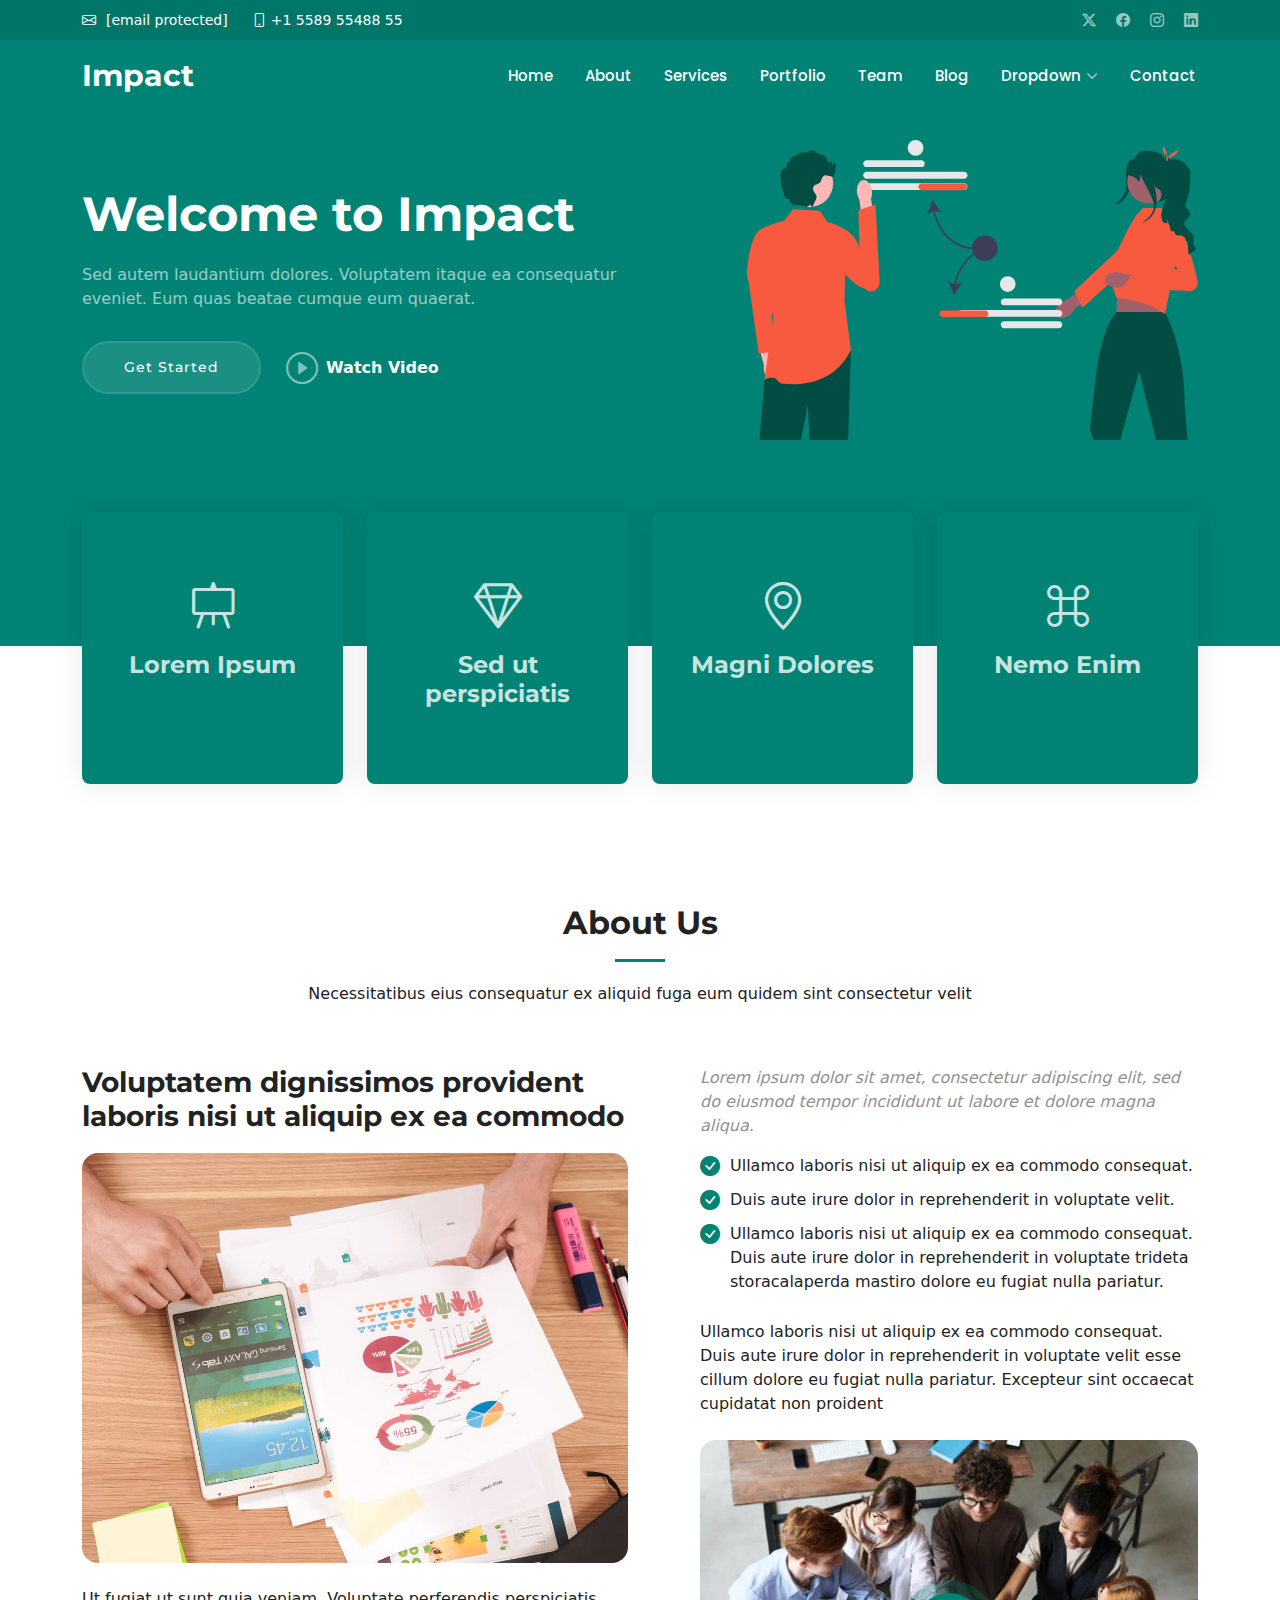
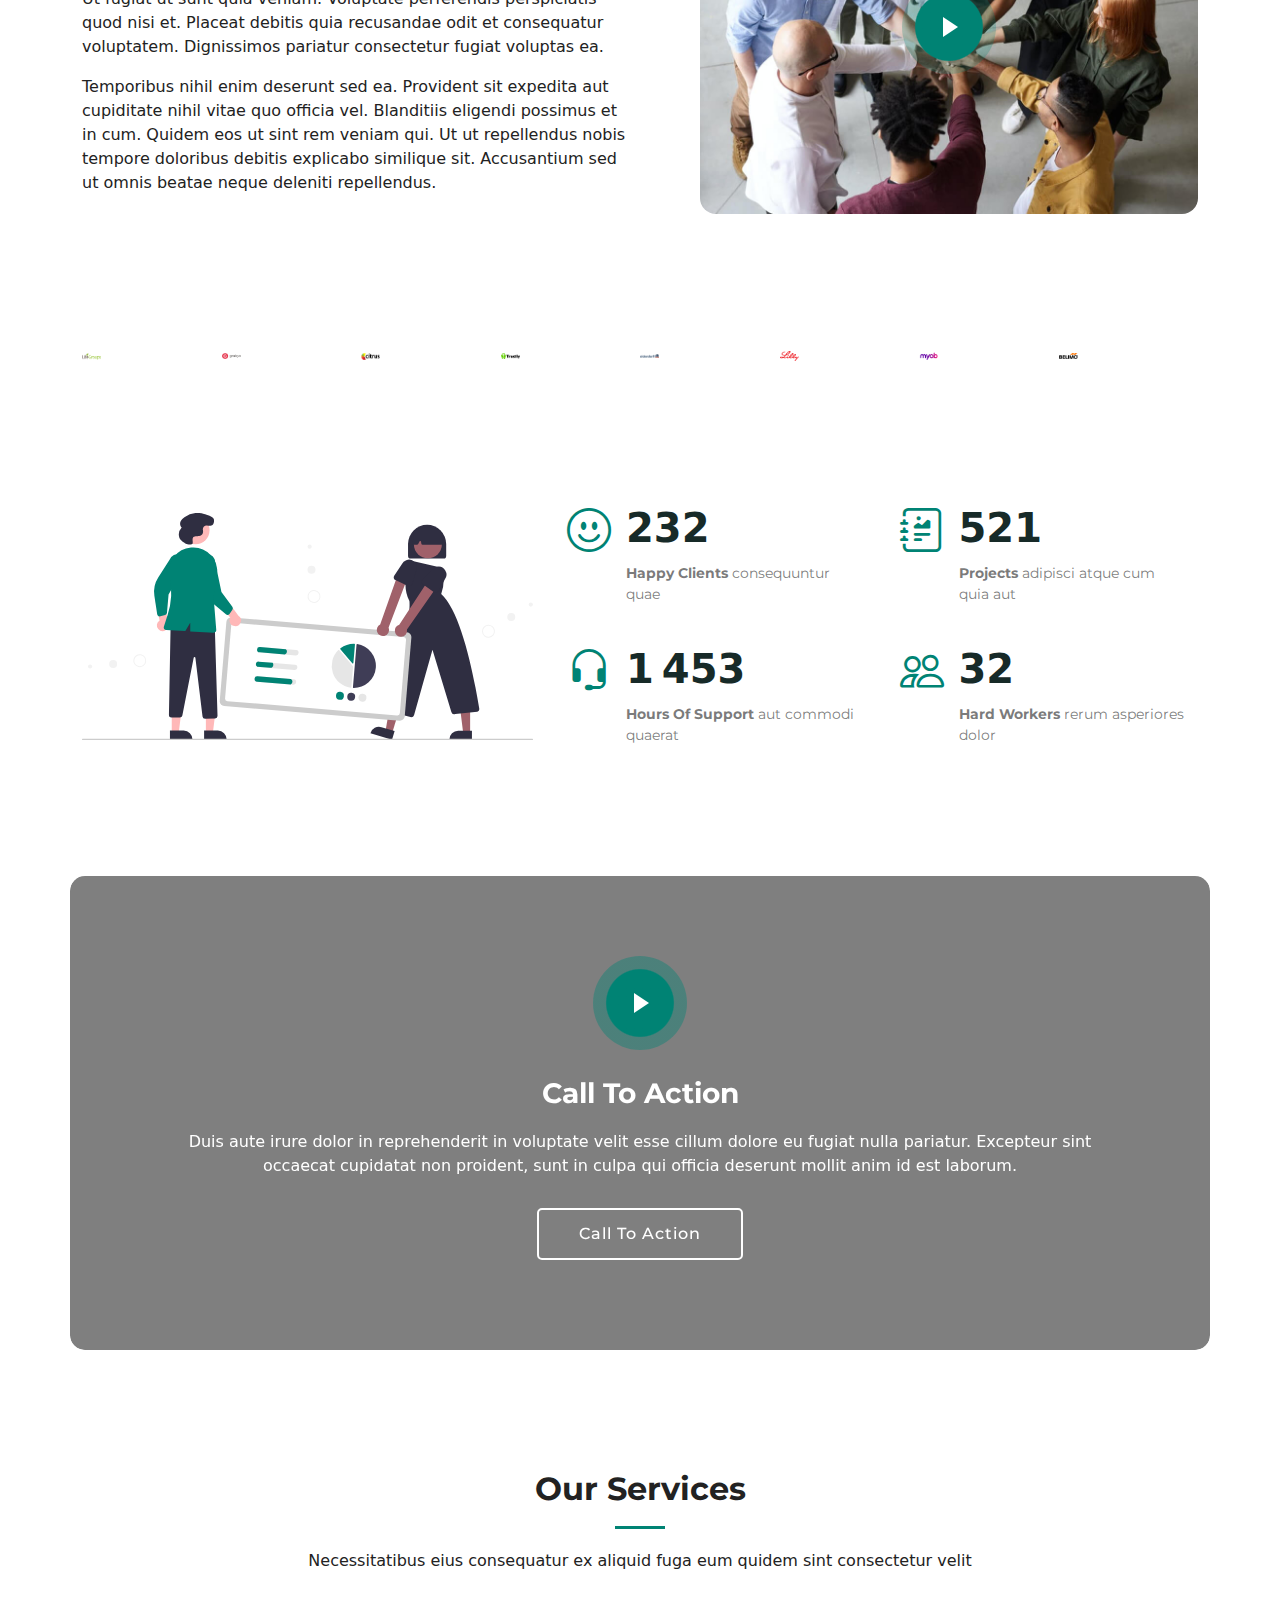
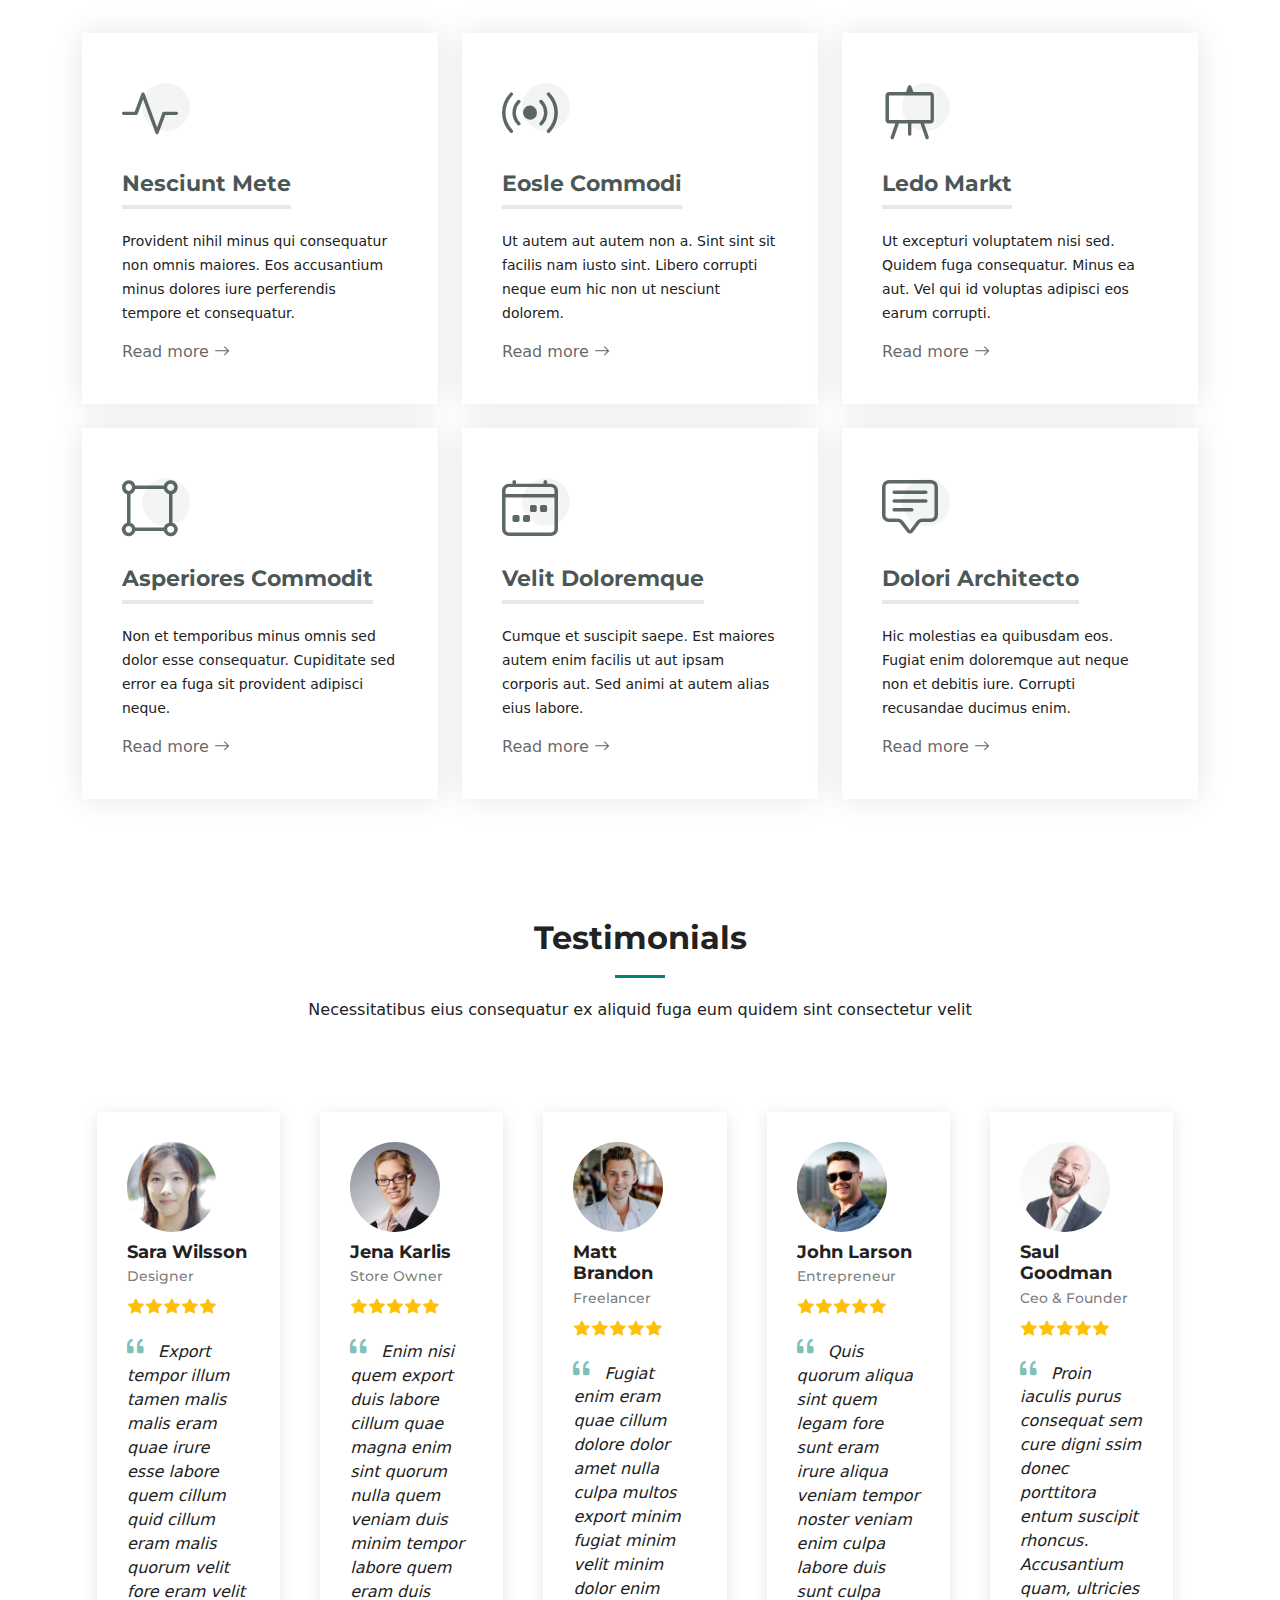
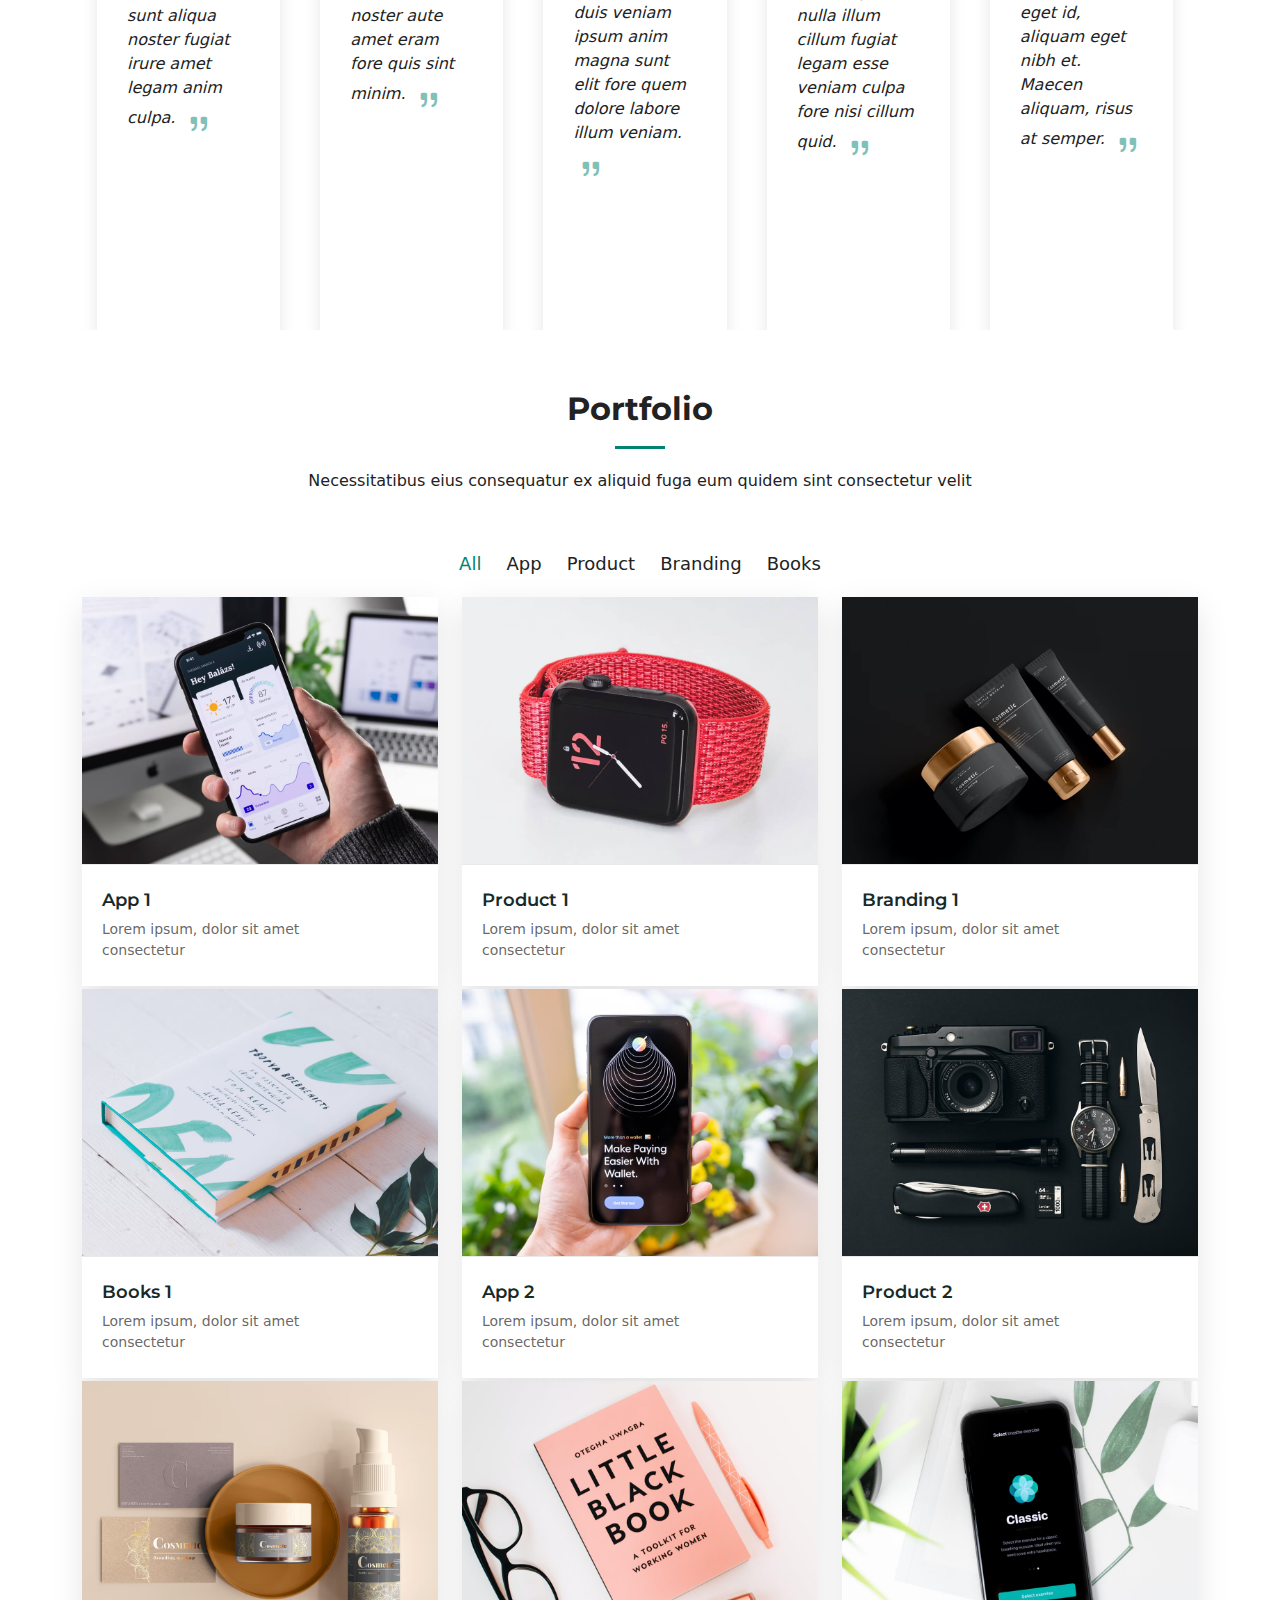
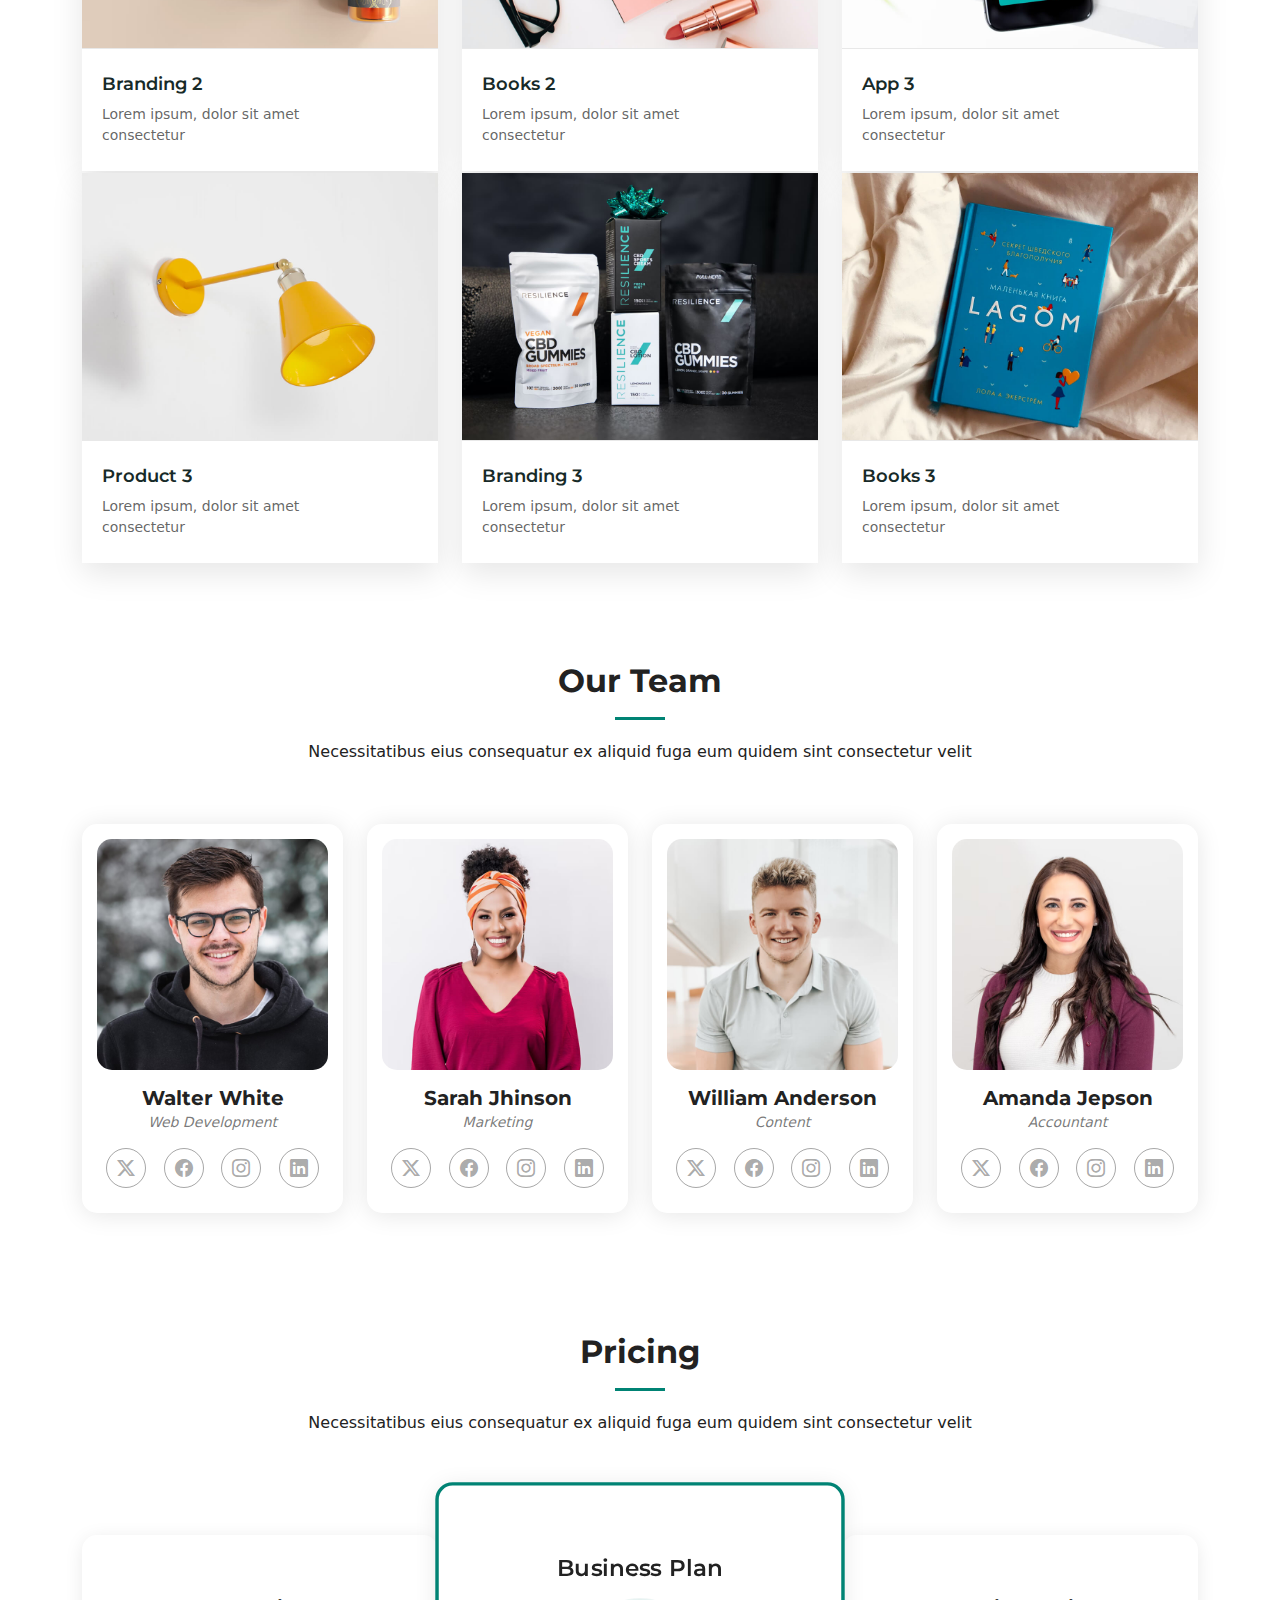
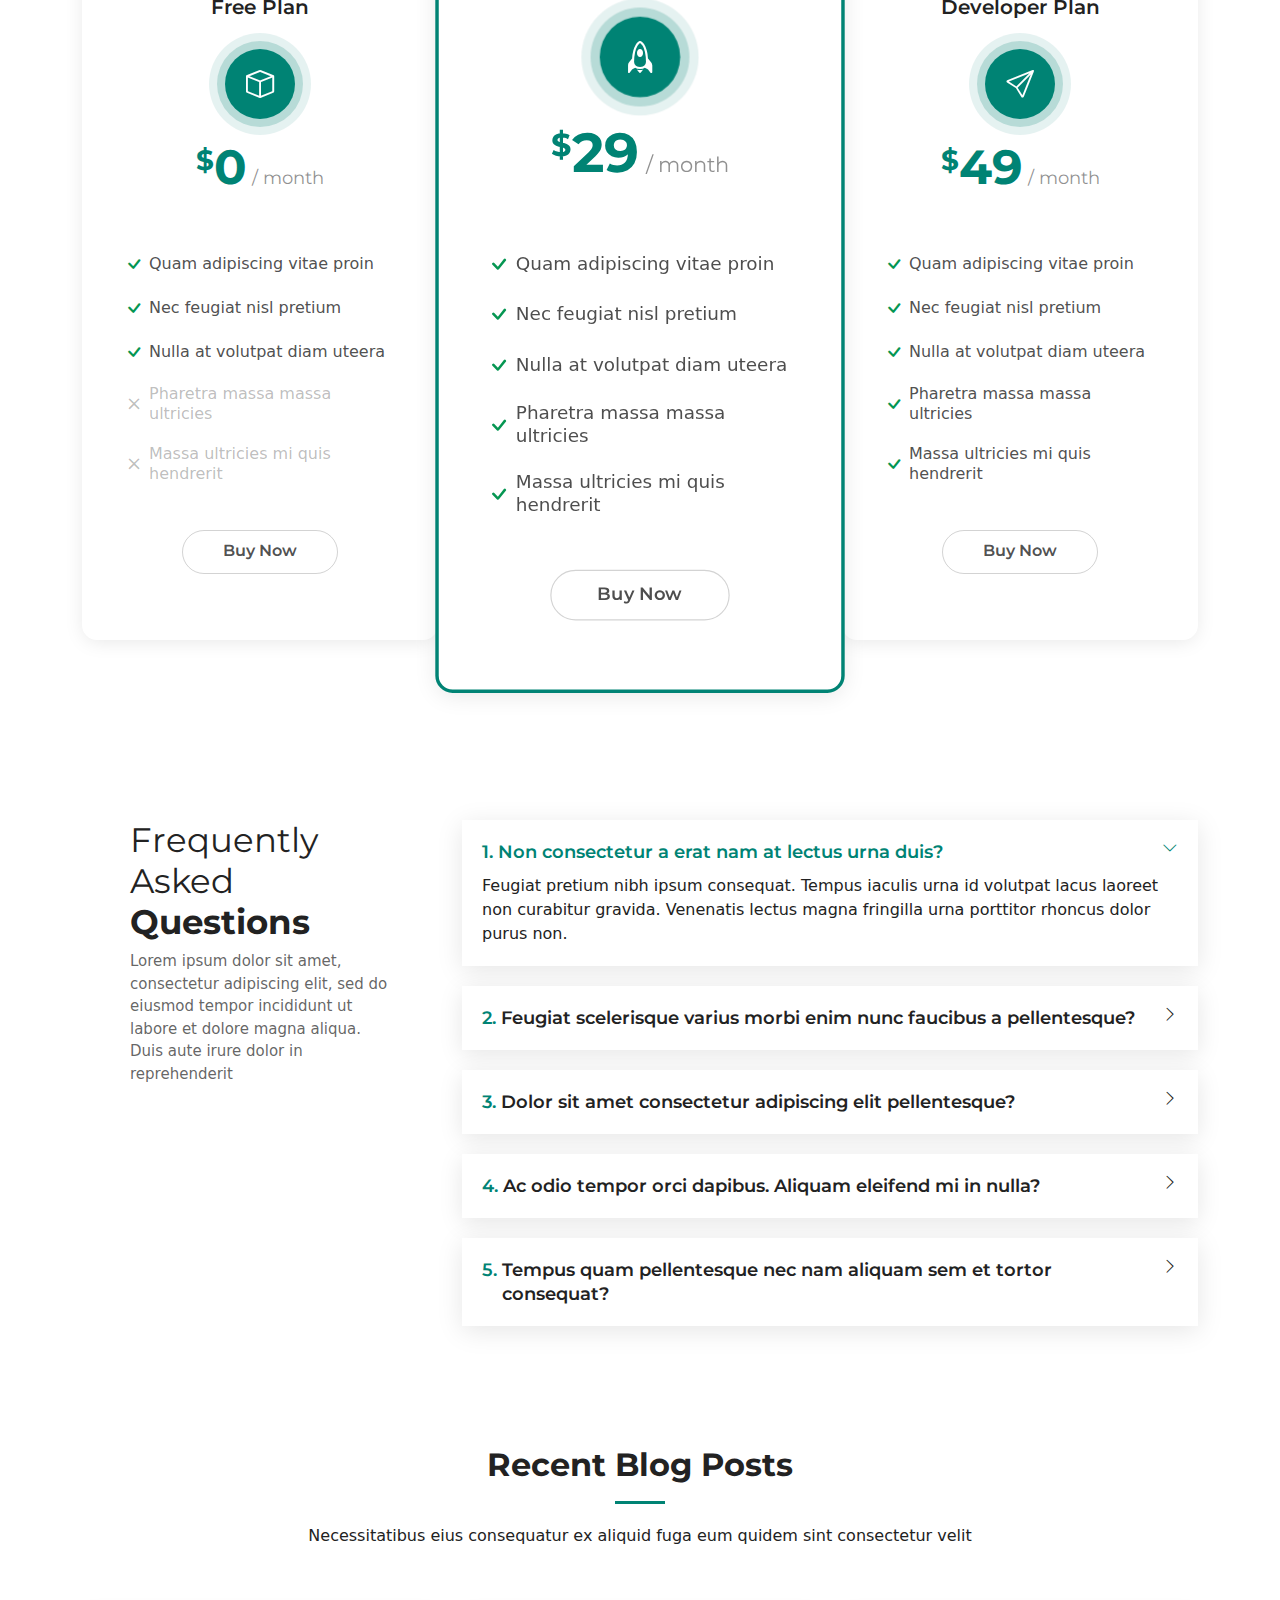
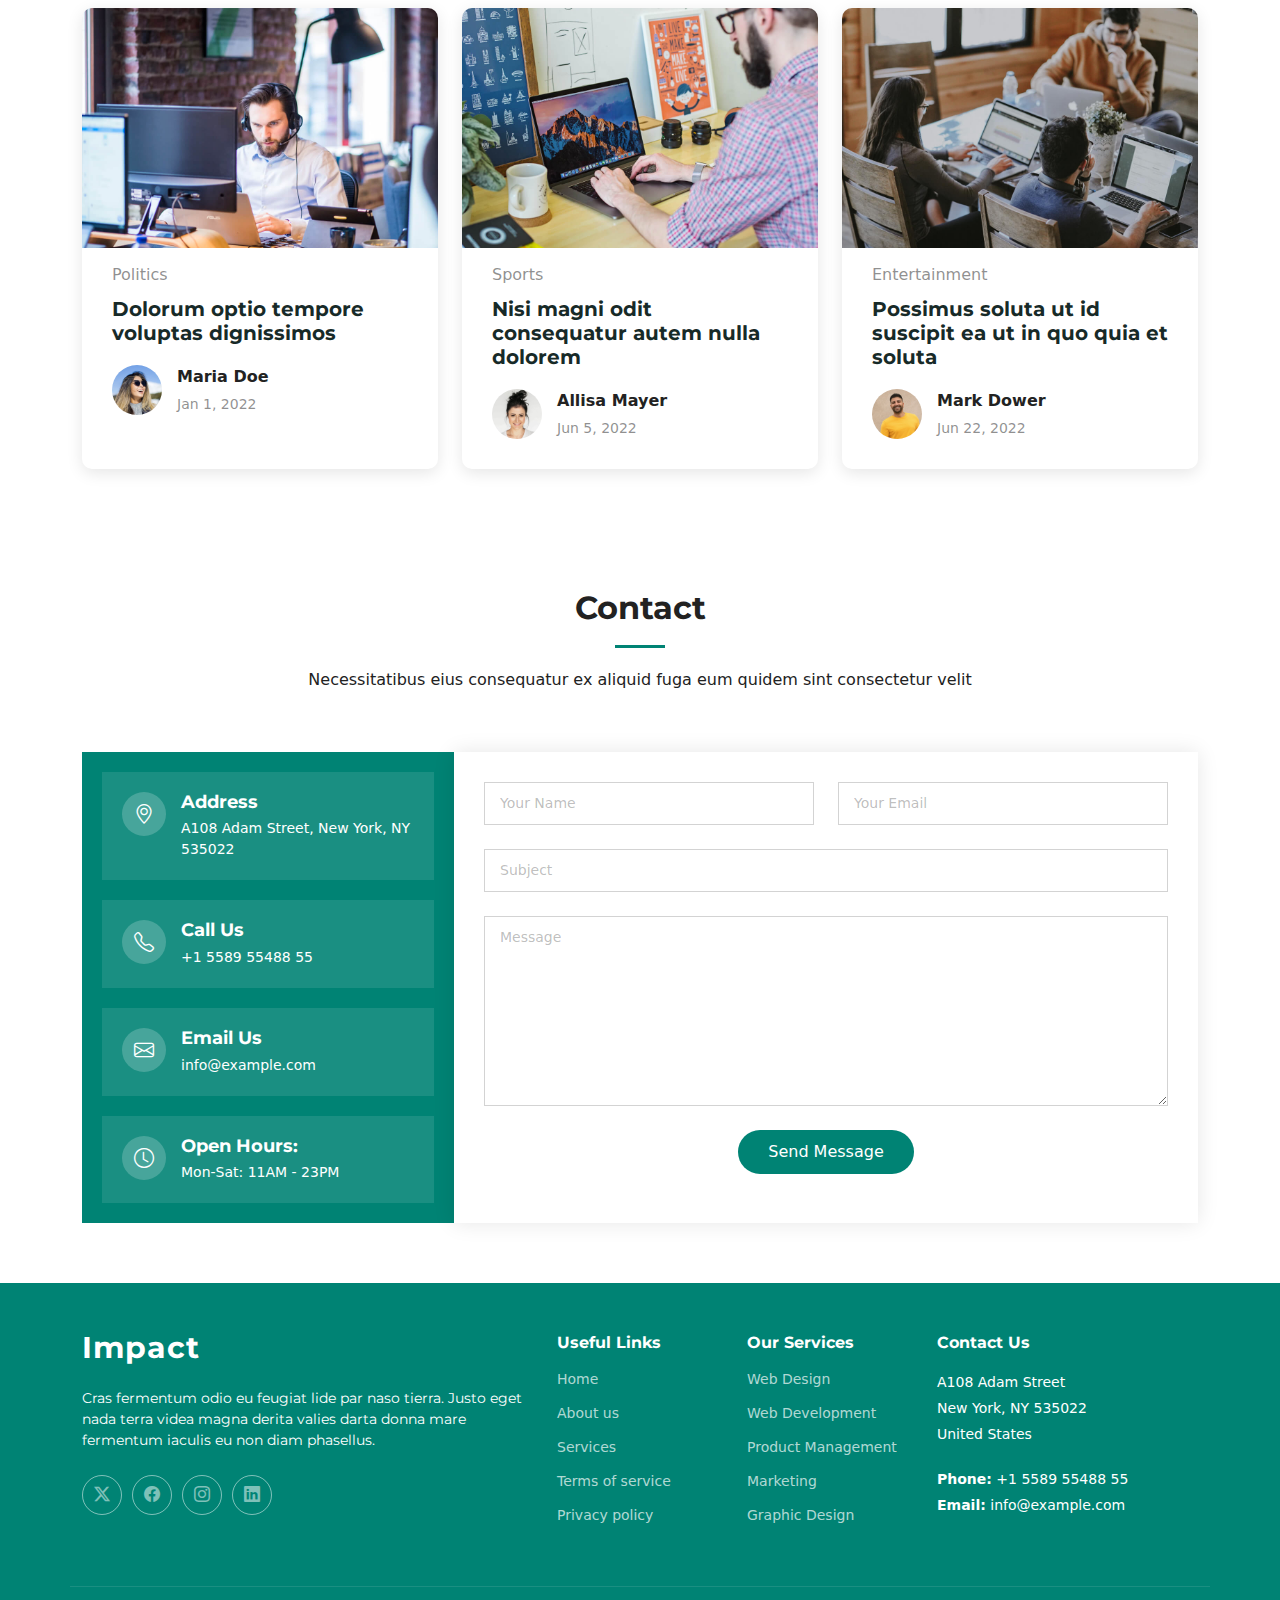
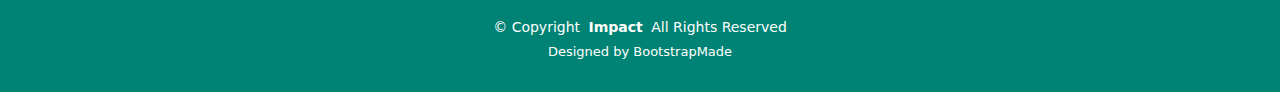
==== index.html @ 02a5ed4d "mon primier travail" ====
<!DOCTYPE html>
<html lang="en">
<head>
    <meta charset="UTF-8">
    <meta name="viewport" content="width=device-width, initial-scale=1.0">
    <title>Tache4</title>
    <!-- link css -->
     <link rel="stylesheet" href="css/styles.css">
     <link rel="stylesheet" href="boostrape/bootstrap-icon.css">
     <!--icon  -->
     <link href="https://cdn.jsdelivr.net/npm/bootstrap@5.3.0/dist/css/bootstrap.min.css" rel="stylesheet">
    <link href="https://cdn.jsdelivr.net/npm/bootstrap-icons/font/bootstrap-icons.css" rel="stylesheet">

<!--  -->
      <!-- Fonts -->
  <link href="https://fonts.googleapis.com" rel="preconnect">
  <link href="https://fonts.gstatic.com" rel="preconnect" crossorigin>
  <link href="https://fonts.googleapis.com/css2?family=Roboto:ital,wght@0,100;0,300;0,400;0,500;0,700;0,900;1,100;1,300;1,400;1,500;1,700;1,900&family=Montserrat:ital,wght@0,100;0,200;0,300;0,400;0,500;0,600;0,700;0,800;0,900;1,100;1,200;1,300;1,400;1,500;1,600;1,700;1,800;1,900&family=Poppins:ital,wght@0,100;0,200;0,300;0,400;0,500;0,600;0,700;0,800;0,900;1,100;1,200;1,300;1,400;1,500;1,600;1,700;1,800;1,900&display=swap" rel="stylesheet">


  
</head>
<body class="index-page">
    <header id="header" class="header fixed-top">

        <div class="topbar d-flex align-items-center">
          <div class="container d-flex justify-content-center justify-content-md-between">
            <div class="contact-info d-flex align-items-center">
              <i class="bi bi-envelope d-flex align-items-center"><a href="/cdn-cgi/l/email-protection#accfc3c2d8cdcfd8ecc9d4cdc1dcc0c982cfc3c1"><span class="__cf_email__" data-cfemail="e2818d8c96838196a2879a838f928e87cc818d8f">[email&#160;protected]</span></a></i>
              <i class="bi bi-phone d-flex align-items-center ms-4"><span>+1 5589 55488 55</span></i>
            </div>
                <div class="social-links d-none  d-md-flex align-items-center">
                <a href="#" class="twitter"><i class="bi bi-twitter-x"></i></a>
                <a href="#" class="facebook"><i class="bi bi-facebook"></i></a>
                <a href="#" class="instagram"><i class="bi bi-instagram"></i></a>
                <a href="#" class="linkedin"><i class="bi bi-linkedin"></i></a>
                </div>
          </div>
        </div><!-- End Top Bar -->
    
        <div class="branding d-flex align-items-cente">
    
          <div class="container position-relative d-flex align-items-center justify-content-between">
            <a href="index.html" class="logo d-flex align-items-center">
              <!-- Uncomment the line below if you also wish to use an image logo -->
              <!-- <img src="assets/img/logo.png" alt=""> -->
              <h1 class="sitename">Impact</h1>
              <span>.</span>
            </a>
    
            <nav id="navmenu" class="navmenu">
              <ul>
                <li><a href="#hero" class="active">Home<br></a></li>
                <li><a href="#about">About</a></li>
                <li><a href="#services">Services</a></li>
                <li><a href="#portfolio">Portfolio</a></li>
                <li><a href="#team">Team</a></li>
                <li><a href="blog.html">Blog</a></li>
                <li class="dropdown"><a href="#"><span>Dropdown</span> <i class="bi bi-chevron-down toggle-dropdown"></i></a>
                  <ul>
                    <li><a href="#">Dropdown 1</a></li>
                    <li class="dropdown"><a href="#"><span>Deep Dropdown</span> <i class="bi bi-chevron-down toggle-dropdown"></i></a>
                      <ul>
                        <li><a href="#">Deep Dropdown 1</a></li>
                        <li><a href="#">Deep Dropdown 2</a></li>
                        <li><a href="#">Deep Dropdown 3</a></li>
                        <li><a href="#">Deep Dropdown 4</a></li>
                        <li><a href="#">Deep Dropdown 5</a></li>
                      </ul>
                    </li>
                    <li><a href="#">Dropdown 2</a></li>
                    <li><a href="#">Dropdown 3</a></li>
                    <li><a href="#">Dropdown 4</a></li>
                  </ul>
                </li>
                <li><a href="#contact">Contact</a></li>
              </ul>
              <i class="mobile-nav-toggle d-xl-none bi bi-list"></i>
            </nav>
    
          </div>
    
        </div>
    
      </header> 
      <main class="main">

        <!-- Hero Section -->
        <section id="hero" class="hero section accent-background">
    
          <div class="container position-relative" data-aos="fade-up" data-aos-delay="100">
            <div class="row gy-5 justify-content-between">
              <div class="col-lg-6 order-2 order-lg-1 d-flex flex-column justify-content-center">
                <h2><span>Welcome to </span><span class="accent">Impact</span></h2>
                <p>Sed autem laudantium dolores. Voluptatem itaque ea consequatur eveniet. Eum quas beatae cumque eum quaerat.</p>
                <div class="d-flex">
                  <a href="#about" class="btn-get-started">Get Started</a>
                  <a href="https://www.youtube.com/watch?v=Y7f98aduVJ8" class="glightbox btn-watch-video d-flex align-items-center"><i class="bi bi-play-circle"></i><span>Watch Video</span></a>
                </div>
              </div>
              <div class="col-lg-5 order-1 order-lg-2">
                <img src="image/testimonial/hero-img.svg" class="img-fluid" alt="">
              </div>
            </div>
          </div>
    
          <div class="icon-boxes position-relative" data-aos="fade-up" data-aos-delay="200">
            <div class="container position-relative">
              <div class="row gy-4 mt-5">
    
                <div class="col-xl-3 col-md-6">
                  <div class="icon-box">
                    <div class="icon"><i class="bi bi-easel"></i></div>
                    <h4 class="title"><a href="" class="stretched-link">Lorem Ipsum</a></h4>
                  </div>
                </div><!--End Icon Box -->
    
                <div class="col-xl-3 col-md-6">
                  <div class="icon-box">
                    <div class="icon"><i class="bi bi-gem"></i></div>
                    <h4 class="title"><a href="" class="stretched-link">Sed ut perspiciatis</a></h4>
                  </div>
                </div><!--End Icon Box -->
    
                <div class="col-xl-3 col-md-6">
                  <div class="icon-box">
                    <div class="icon"><i class="bi bi-geo-alt"></i></div>
                    <h4 class="title"><a href="" class="stretched-link">Magni Dolores</a></h4>
                  </div>
                </div><!--End Icon Box -->
    
                <div class="col-xl-3 col-md-6">
                  <div class="icon-box">
                    <div class="icon"><i class="bi bi-command"></i></div>
                    <h4 class="title"><a href="" class="stretched-link">Nemo Enim</a></h4>
                  </div>
                </div><!--End Icon Box -->
    
              </div>
            </div>
          </div>
    
        </section><!-- /Hero Section -->
 
         <!-- About Section -->
        <section id="about" class="about section">

            <!-- Section Title -->
            <div class="container section-title aos-init aos-animate" data-aos="fade-up">
              <h2>About Us<br></h2>
              <p>Necessitatibus eius consequatur ex aliquid fuga eum quidem sint consectetur velit</p>
            </div><!-- End Section Title -->
      
            <div class="container">
      
              <div class="row gy-4">
                <div class="col-lg-6 aos-init" data-aos="fade-up" data-aos-delay="100">
                  <h3>Voluptatem dignissimos provident laboris nisi ut aliquip ex ea commodo</h3>
                  <img src="image/testimonial/about.jpg" class="img-fluid rounded-4 mb-4" alt="">
                  <p>Ut fugiat ut sunt quia veniam. Voluptate perferendis perspiciatis quod nisi et. Placeat debitis quia recusandae odit et consequatur voluptatem. Dignissimos pariatur consectetur fugiat voluptas ea.</p>
                  <p>Temporibus nihil enim deserunt sed ea. Provident sit expedita aut cupiditate nihil vitae quo officia vel. Blanditiis eligendi possimus et in cum. Quidem eos ut sint rem veniam qui. Ut ut repellendus nobis tempore doloribus debitis explicabo similique sit. Accusantium sed ut omnis beatae neque deleniti repellendus.</p>
                </div>
                <div class="col-lg-6 aos-init" data-aos="fade-up" data-aos-delay="250">
                  <div class="content ps-0 ps-lg-5">
                    <p class="fst-italic">
                      Lorem ipsum dolor sit amet, consectetur adipiscing elit, sed do eiusmod tempor incididunt ut labore et dolore
                      magna aliqua.
                    </p>
                    <ul>
                      <li><i class="bi bi-check-circle-fill"></i> <span>Ullamco laboris nisi ut aliquip ex ea commodo consequat.</span></li>
                      <li><i class="bi bi-check-circle-fill"></i> <span>Duis aute irure dolor in reprehenderit in voluptate velit.</span></li>
                      <li><i class="bi bi-check-circle-fill"></i> <span>Ullamco laboris nisi ut aliquip ex ea commodo consequat. Duis aute irure dolor in reprehenderit in voluptate trideta storacalaperda mastiro dolore eu fugiat nulla pariatur.</span></li>
                    </ul>
                    <p>
                      Ullamco laboris nisi ut aliquip ex ea commodo consequat. Duis aute irure dolor in reprehenderit in voluptate
                      velit esse cillum dolore eu fugiat nulla pariatur. Excepteur sint occaecat cupidatat non proident
                    </p>
      
                    <div class="position-relative mt-4">
                      <img src="image/testimonial/about-2.jpg" class="img-fluid rounded-4" alt="">
                      <a href="https://www.youtube.com/watch?v=Y7f98aduVJ8" class="glightbox pulsating-play-btn"></a>
                    </div>
                  </div>
                </div>
              </div>
      
            </div>
      
          </section>  <!-- About Section -->

           <!-- Clients Section -->
    <section id="clients" class="clients section">

        <div class="container">
  
          <div class="swiper init-swiper swiper-initialized swiper-horizontal swiper-backface-hidden">
            <script data-cfasync="false" src="/cdn-cgi/scripts/5c5dd728/cloudflare-static/email-decode.min.js"></script><script type="application/json" class="swiper-config">
              {
                "loop": true,
                "speed": 600,
                "autoplay": {
                  "delay": 5000
                },
                "slidesPerView": "auto",
                "pagination": {
                  "el": ".swiper-pagination",
                  "type": "bullets",
                  "clickable": true
                },
                "breakpoints": {
                  "320": {
                    "slidesPerView": 2,
                    "spaceBetween": 40
                  },
                  "480": {
                    "slidesPerView": 3,
                    "spaceBetween": 60
                  },
                  "640": {
                    "slidesPerView": 4,
                    "spaceBetween": 80
                  },
                  "992": {
                    "slidesPerView": 6,
                    "spaceBetween": 120
                  }
                }
              }
            </script>
            <div class="swiper-wrapper align-items-center d-flex" id="carouselExampleIndicators" class="carousel slide" data-bs-ride="carousel"  >
              <div class="swiper-slide" role="group" aria-label="3 / 8" data-swiper-slide-index="2" style="width: 86px; margin-right: 120px;">
                <img src="image/client/client-3.png" class="img-fluid" alt="">

            </div>
              <div class="swiper-slide swiper-slide-prev" role="group" aria-label="4 / 8" data-swiper-slide-index="3" style="width: 86px; margin-right: 120px;">
                <img src="image/client/client-4.png" class="img-fluid" alt="">

            </div>
             <div class="swiper-slide"  role="group" aria-label="5 / 8" data-swiper-slide-index="4" style="width: 86px; margin-right: 120px;">
                <img src="image/client/client-5.png" class="img-fluid" alt="">

            </div>
              <div class="swiper-slide" role="group" aria-label="6 / 8" data-swiper-slide-index="5" style="width: 86px; margin-right: 120px;">
                <img src="image/client/client-6.png" class="img-fluid" alt="">

            </div>
              <div class="swiper-slide" aria-label="7 / 8" data-swiper-slide-index="6" style="width: 86px; margin-right: 120px;">
                <img src="image/client/client-7.png" class="img-fluid" alt="">

            </div>
              <div class="swiper-slide" role="group" aria-label="8 / 8" data-swiper-slide-index="7" style="width: 86px; margin-right: 120px;">
                <img src="image/client/client-8.png" class="img-fluid" alt="">

            </div>
              <div class="swiper-slide" role="group" aria-label="1 / 8" data-swiper-slide-index="0" style="width: 86px; margin-right: 120px;">
                <img src="image/client/client-1.png" class="img-fluid" alt="">

            </div>
              <div class="swiper-slide" role="group" aria-label="2 / 8" data-swiper-slide-index="1" style="width: 86px; margin-right: 120px;">
                <img src="image/client/client-2.png" class="img-fluid" alt="">

            </div> 
            </div>
          </div>
          <span class="swiper-notification" aria-live="assertive" aria-atomic="true"></span></div>
  
        </div>
  
      </section><!-- /Clients Section -->

      
    <!-- Stats Section -->
      <section id="stats" class="stats section">

        <div class="container aos-init aos-animate" data-aos="fade-up" data-aos-delay="100">
  
          <div class="row gy-4 align-items-center">
  
            <div class="col-lg-5">
              <img src="image/star/stats-img.svg" alt="" class="img-fluid">
            </div>
  
            <div class="col-lg-7">
  
              <div class="row gy-4">
  
                <div class="col-lg-6">
                  <div class="stats-item d-flex">
                    <i class="bi bi-emoji-smile flex-shrink-0"></i>
                    <div>
                      <span data-purecounter-start="0" data-purecounter-end="232" data-purecounter-duration="0" class="purecounter">232</span>
                      <p><strong>Happy Clients</strong> <span>consequuntur quae</span></p>
                    </div>
                  </div>
                </div><!-- End Stats Item -->
  
                <div class="col-lg-6">
                  <div class="stats-item d-flex">
                    <i class="bi bi-journal-richtext flex-shrink-0"></i>
                    <div>
                      <span data-purecounter-start="0" data-purecounter-end="521" data-purecounter-duration="0" class="purecounter">521</span>
                      <p><strong>Projects</strong> <span>adipisci atque cum quia aut</span></p>
                    </div>
                  </div>
                </div><!-- End Stats Item -->
  
                <div class="col-lg-6">
                  <div class="stats-item d-flex">
                    <i class="bi bi-headset flex-shrink-0"></i>
                    <div>
                      <span data-purecounter-start="0" data-purecounter-end="1453" data-purecounter-duration="0" class="purecounter">1 453</span>
                      <p><strong>Hours Of Support</strong> <span>aut commodi quaerat</span></p>
                    </div>
                  </div>
                </div><!-- End Stats Item -->
  
                <div class="col-lg-6">
                  <div class="stats-item d-flex">
                    <i class="bi bi-people flex-shrink-0"></i>
                    <div>
                      <span data-purecounter-start="0" data-purecounter-end="32" data-purecounter-duration="0" class="purecounter">32</span>
                      <p><strong>Hard Workers</strong> <span>rerum asperiores dolor</span></p>
                    </div>
                  </div>
                </div><!-- End Stats Item -->
  
              </div>
  
            </div>
  
          </div>
  
        </div>
  
      
      </section><!-- Stats Section -->

    <!-- Call To Action Section -->
      <section id="call-to-action" class="call-to-action section dark-background">

        <div class="container">
          <img src="image/testimonial/cta-bg.jpg" alt="">
          <div class="content row justify-content-center aos-init aos-animate" data-aos="zoom-in" data-aos-delay="100">
            <div class="col-xl-10">
              <div class="text-center">
                <a href="https://www.youtube.com/watch?v=Y7f98aduVJ8" class="glightbox play-btn"></a>
                <h3>Call To Action</h3>
                <p>Duis aute irure dolor in reprehenderit in voluptate velit esse cillum dolore eu fugiat nulla pariatur. Excepteur sint occaecat cupidatat non proident, sunt in culpa qui officia deserunt mollit anim id est laborum.</p>
                <a class="cta-btn" href="#">Call To Action</a>
              </div>
            </div>
          </div>
        </div>
  
      
      </section> <!-- Call To Action Section -->


       <!-- Services Section -->

      <section id="services" class="services section">

        <!-- Section Title -->
        <div class="container section-title aos-init aos-animate" data-aos="fade-up">
          <h2>Our Services</h2>
          <p>Necessitatibus eius consequatur ex aliquid fuga eum quidem sint consectetur velit</p>
        </div><!-- End Section Title -->
  
        <div class="container">
  
          <div class="row gy-4">
  
            <div class="col-lg-4 col-md-6 aos-init" data-aos="fade-up" data-aos-delay="100">
              <div class="service-item  position-relative">
                <div class="icon">
                  <i class="bi bi-activity"></i>
                </div>
                <h3>Nesciunt Mete</h3>
                <p>Provident nihil minus qui consequatur non omnis maiores. Eos accusantium minus dolores iure perferendis tempore et consequatur.</p>
                <a href="service-details.html" class="readmore stretched-link">Read more <i class="bi bi-arrow-right"></i></a>
              </div>
            </div><!-- End Service Item -->
  
            <div class="col-lg-4 col-md-6 aos-init" data-aos="fade-up" data-aos-delay="200">
              <div class="service-item position-relative">
                <div class="icon">
                  <i class="bi bi-broadcast"></i>
                </div>
                <h3>Eosle Commodi</h3>
                <p>Ut autem aut autem non a. Sint sint sit facilis nam iusto sint. Libero corrupti neque eum hic non ut nesciunt dolorem.</p>
                <a href="service-details.html" class="readmore stretched-link">Read more <i class="bi bi-arrow-right"></i></a>
              </div>
            </div><!-- End Service Item -->
  
            <div class="col-lg-4 col-md-6 aos-init" data-aos="fade-up" data-aos-delay="300">
              <div class="service-item position-relative">
                <div class="icon">
                  <i class="bi bi-easel"></i>
                </div>
                <h3>Ledo Markt</h3>
                <p>Ut excepturi voluptatem nisi sed. Quidem fuga consequatur. Minus ea aut. Vel qui id voluptas adipisci eos earum corrupti.</p>
                <a href="service-details.html" class="readmore stretched-link">Read more <i class="bi bi-arrow-right"></i></a>
              </div>
            </div><!-- End Service Item -->
  
            <div class="col-lg-4 col-md-6 aos-init" data-aos="fade-up" data-aos-delay="400">
              <div class="service-item position-relative">
                <div class="icon">
                  <i class="bi bi-bounding-box-circles"></i>
                </div>
                <h3>Asperiores Commodit</h3>
                <p>Non et temporibus minus omnis sed dolor esse consequatur. Cupiditate sed error ea fuga sit provident adipisci neque.</p>
                <a href="service-details.html" class="readmore stretched-link">Read more <i class="bi bi-arrow-right"></i></a>
              </div>
            </div><!-- End Service Item -->
  
            <div class="col-lg-4 col-md-6 aos-init" data-aos="fade-up" data-aos-delay="500">
              <div class="service-item position-relative">
                <div class="icon">
                  <i class="bi bi-calendar4-week"></i>
                </div>
                <h3>Velit Doloremque</h3>
                <p>Cumque et suscipit saepe. Est maiores autem enim facilis ut aut ipsam corporis aut. Sed animi at autem alias eius labore.</p>
                <a href="service-details.html" class="readmore stretched-link">Read more <i class="bi bi-arrow-right"></i></a>
              </div>
            </div><!-- End Service Item -->
  
            <div class="col-lg-4 col-md-6 aos-init" data-aos="fade-up" data-aos-delay="600">
              <div class="service-item position-relative">
                <div class="icon">
                  <i class="bi bi-chat-square-text"></i>
                </div>
                <h3>Dolori Architecto</h3>
                <p>Hic molestias ea quibusdam eos. Fugiat enim doloremque aut neque non et debitis iure. Corrupti recusandae ducimus enim.</p>
                <a href="service-details.html" class="readmore stretched-link">Read more <i class="bi bi-arrow-right"></i></a>
              </div>
            </div><!-- End Service Item -->
  
          </div>
  
        </div>
  
      </section>  <!-- Services Section -->
       

    <!-- Testimonials Section -->
    <section id="testimonials" class="testimonials section">

        <!-- Section Title -->
        <div class="container section-title aos-init aos-animate" data-aos="fade-up">
          <h2>Testimonials</h2>
          <p>Necessitatibus eius consequatur ex aliquid fuga eum quidem sint consectetur velit</p>
        </div><!-- End Section Title -->
  
        <div class="container aos-init aos-animate" data-aos="fade-up" data-aos-delay="100">
  
          <div class="swiper init-swiper swiper-initialized swiper-horizontal swiper-backface-hidden">
            <!-- <script type="application/json" class="swiper-config">
              {
                "loop": true,
                "speed": 600,
                "autoplay": {
                  "delay": 5000
                },
                "slidesPerView": "auto",
                "pagination": {
                  "el": ".swiper-pagination",
                  "type": "bullets",
                  "clickable": true
                },
                "breakpoints": {
                  "320": {
                    "slidesPerView": 1,
                    "spaceBetween": 40
                  },
                  "1200": {
                    "slidesPerView": 3,
                    "spaceBetween": 10
                  }
                }
              }
            </script> -->
            <div class="swiper-wrapper d-flex" >
  
             
  
            <div class="swiper-slide" role="group" aria-label="2 / 5" data-swiper-slide-index="1" style="width: 365.333px; margin-right: 10px;">
                <div class="testimonial-item">
                  <img src="image/testimonial/testimonials-2.jpg" class="testimonial-img" alt="">
                  <h3>Sara Wilsson</h3>
                  <h4>Designer</h4>
                  <div class="stars">
                    <i class="bi bi-star-fill"></i><i class="bi bi-star-fill"></i><i class="bi bi-star-fill"></i><i class="bi bi-star-fill"></i><i class="bi bi-star-fill"></i>
                  </div>
                  <p>
                    <i class="bi bi-quote quote-icon-left"></i>
                    <span>Export tempor illum tamen malis malis eram quae irure esse labore quem cillum quid cillum eram malis quorum velit fore eram velit sunt aliqua noster fugiat irure amet legam anim culpa.</span>
                    <i class="bi bi-quote quote-icon-right"></i>
                  </p>
                </div>
              </div><div class="swiper-slide swiper-slide-prev" role="group" aria-label="3 / 5" data-swiper-slide-index="2" style="width: 365.333px; margin-right: 10px;">
                <div class="testimonial-item">
                  <img src="image/testimonial/testimonials-3.jpg" class="testimonial-img" alt="">
                  <h3>Jena Karlis</h3>
                  <h4>Store Owner</h4>
                  <div class="stars">
                    <i class="bi bi-star-fill"></i><i class="bi bi-star-fill"></i><i class="bi bi-star-fill"></i><i class="bi bi-star-fill"></i><i class="bi bi-star-fill"></i>
                  </div>
                  <p>
                    <i class="bi bi-quote quote-icon-left"></i>
                    <span>Enim nisi quem export duis labore cillum quae magna enim sint quorum nulla quem veniam duis minim tempor labore quem eram duis noster aute amet eram fore quis sint minim.</span>
                    <i class="bi bi-quote quote-icon-right"></i>
                  </p>
                </div>
              </div><div class="swiper-slide swiper-slide-active" role="group" aria-label="4 / 5" data-swiper-slide-index="3" style="width: 365.333px; margin-right: 10px;">
                <div class="testimonial-item">
                  <img src="image/testimonial/testimonials-4.jpg" class="testimonial-img" alt="">
                  <h3>Matt Brandon</h3>
                  <h4>Freelancer</h4>
                  <div class="stars">
                    <i class="bi bi-star-fill"></i><i class="bi bi-star-fill"></i><i class="bi bi-star-fill"></i><i class="bi bi-star-fill"></i><i class="bi bi-star-fill"></i>
                  </div>
                  <p>
                    <i class="bi bi-quote quote-icon-left"></i>
                    <span>Fugiat enim eram quae cillum dolore dolor amet nulla culpa multos export minim fugiat minim velit minim dolor enim duis veniam ipsum anim magna sunt elit fore quem dolore labore illum veniam.</span>
                    <i class="bi bi-quote quote-icon-right"></i>
                  </p>
                </div>
              </div><div class="swiper-slide swiper-slide-next" role="group" aria-label="5 / 5" data-swiper-slide-index="4" style="width: 365.333px; margin-right: 10px;">
                <div class="testimonial-item">
                  <img src="image/testimonial/testimonials-5.jpg" class="testimonial-img" alt="">
                  <h3>John Larson</h3>
                  <h4>Entrepreneur</h4>
                  <div class="stars">
                    <i class="bi bi-star-fill"></i><i class="bi bi-star-fill"></i><i class="bi bi-star-fill"></i><i class="bi bi-star-fill"></i><i class="bi bi-star-fill"></i>
                  </div>
                  <p>
                    <i class="bi bi-quote quote-icon-left"></i>
                    <span>Quis quorum aliqua sint quem legam fore sunt eram irure aliqua veniam tempor noster veniam enim culpa labore duis sunt culpa nulla illum cillum fugiat legam esse veniam culpa fore nisi cillum quid.</span>
                    <i class="bi bi-quote quote-icon-right"></i>
                  </p>
                </div>
              </div><div class="swiper-slide" role="group" aria-label="1 / 5" data-swiper-slide-index="0" style="width: 365.333px; margin-right: 10px;">
                <div class="testimonial-item">
                  <img src="image/testimonial/testimonials-1.jpg" class="testimonial-img" alt="">
                  <h3>Saul Goodman</h3>
                  <h4>Ceo &amp; Founder</h4>
                  <div class="stars">
                    <i class="bi bi-star-fill"></i><i class="bi bi-star-fill"></i><i class="bi bi-star-fill"></i><i class="bi bi-star-fill"></i><i class="bi bi-star-fill"></i>
                  </div>
                  <p>
                    <i class="bi bi-quote quote-icon-left"></i>
                    <span>Proin iaculis purus consequat sem cure digni ssim donec porttitora entum suscipit rhoncus. Accusantium quam, ultricies eget id, aliquam eget nibh et. Maecen aliquam, risus at semper.</span>
                    <i class="bi bi-quote quote-icon-right"></i>
                  </p>
                </div>
              </div></div>
            <div class="swiper-pagination swiper-pagination-clickable swiper-pagination-bullets swiper-pagination-horizontal"><span class="swiper-pagination-bullet" tabindex="0" role="button" aria-label="Go to slide 1"></span><span class="swiper-pagination-bullet" tabindex="0" role="button" aria-label="Go to slide 2"></span><span class="swiper-pagination-bullet" tabindex="0" role="button" aria-label="Go to slide 3"></span><span class="swiper-pagination-bullet swiper-pagination-bullet-active" tabindex="0" role="button" aria-label="Go to slide 4" aria-current="true"></span><span class="swiper-pagination-bullet" tabindex="0" role="button" aria-label="Go to slide 5"></span></div>
          <span class="swiper-notification" aria-live="assertive" aria-atomic="true"></span></div>
  
        </div>
  
      </section>

      <!-- Portfolio -->
      <section id="portfolio" class="portfolio section">

        <!-- Section Title -->
        <div class="container section-title aos-init aos-animate" data-aos="fade-up">
          <h2>Portfolio</h2>
          <p>Necessitatibus eius consequatur ex aliquid fuga eum quidem sint consectetur velit</p>
        </div><!-- End Section Title -->
  
        <div class="container">
  
          <div class="isotope-layout" data-default-filter="*" data-layout="masonry" data-sort="original-order">
  
            <ul class="portfolio-filters isotope-filters aos-init aos-animate" data-aos="fade-up" data-aos-delay="100">
              <li data-filter="*" class="filter-active">All</li>
              <li data-filter=".filter-app">App</li>
              <li data-filter=".filter-product">Product</li>
              <li data-filter=".filter-branding">Branding</li>
              <li data-filter=".filter-books">Books</li>
            </ul><!-- End Portfolio Filters -->
  
            <div class="row gy-4 isotope-container aos-init aos-animate" data-aos="fade-up" data-aos-delay="200" style="position: relative; height: 1569px;">
  
              <div class="col-lg-4 col-md-6 portfolio-item isotope-item filter-app" style="position: absolute; left: 0px; top: 0px;">
                <div class="portfolio-content h-100">
                  <a href="image/portofolio/app-1.jpg" data-gallery="portfolio-gallery-app" class="glightbox">
                    <img src="image/portofolio/app-1.jpg" class="img-fluid" alt=""></a>
                  <div class="portfolio-info">
                    <h4><a href="portfolio-details.html" title="More Details">App 1</a></h4>
                    <p>Lorem ipsum, dolor sit amet consectetur</p>
                  </div>
                </div>
              </div><!-- End Portfolio Item -->
  
              <div class="col-lg-4 col-md-6 portfolio-item isotope-item filter-product" style="position: absolute; left: 379.99px; top: 0px;">
                <div class="portfolio-content h-100">
                  <a href="image/portofolio/product-1.jpg" data-gallery="portfolio-gallery-app" class="glightbox">
                    <img src="image/portofolio/product-1.jpg" class="img-fluid" alt=""></a>
                  <div class="portfolio-info">
                    <h4><a href="portfolio-details.html" title="More Details">Product 1</a></h4>
                    <p>Lorem ipsum, dolor sit amet consectetur</p>
                  </div>
                </div>
              </div><!-- End Portfolio Item -->
  
              <div class="col-lg-4 col-md-6 portfolio-item isotope-item filter-branding" style="position: absolute; left: 759.98px; top: 0px;">
                <div class="portfolio-content h-100">
                  <a href="image/portofolio/branding-1.jpg" data-gallery="portfolio-gallery-app" class="glightbox">
                    <img src="image/portofolio/branding-1.jpg" class="img-fluid" alt=""></a>
                  <div class="portfolio-info">
                    <h4><a href="portfolio-details.html" title="More Details">Branding 1</a></h4>
                    <p>Lorem ipsum, dolor sit amet consectetur</p>
                  </div>
                </div>
              </div><!-- End Portfolio Item -->
  
              <div class="col-lg-4 col-md-6 portfolio-item isotope-item filter-books" style="position: absolute; left: 0px; top: 392.25px;">
                <div class="portfolio-content h-100">
                  <a href="image/portofolio/books-1.jpg" data-gallery="portfolio-gallery-app" class="glightbox">
                    <img src="image/portofolio/books-1.jpg" class="img-fluid" alt=""></a>
                  <div class="portfolio-info">
                    <h4><a href="portfolio-details.html" title="More Details">Books 1</a></h4>
                    <p>Lorem ipsum, dolor sit amet consectetur</p>
                  </div>
                </div>
              </div><!-- End Portfolio Item -->
  
              <div class="col-lg-4 col-md-6 portfolio-item isotope-item filter-app" style="position: absolute; left: 379.99px; top: 392.25px;">
                <div class="portfolio-content h-100">
                  <a href="image/portofolio/app-2.jpg" data-gallery="portfolio-gallery-app" class="glightbox">
                    <img src="image/portofolio/app-2.jpg" class="img-fluid" alt=""></a>
                  <div class="portfolio-info">
                    <h4><a href="portfolio-details.html" title="More Details">App 2</a></h4>
                    <p>Lorem ipsum, dolor sit amet consectetur</p>
                  </div>
                </div>
              </div><!-- End Portfolio Item -->
  
              <div class="col-lg-4 col-md-6 portfolio-item isotope-item filter-product" style="position: absolute; left: 759.98px; top: 392.25px;">
                <div class="portfolio-content h-100">
                  <a href="image/portofolio/product-2.jpg" data-gallery="portfolio-gallery-app" class="glightbox">
                    <img src="image/portofolio/product-2.jpg" class="img-fluid" alt=""></a>
                  <div class="portfolio-info">
                    <h4><a href="portfolio-details.html" title="More Details">Product 2</a></h4>
                    <p>Lorem ipsum, dolor sit amet consectetur</p>
                  </div>
                </div>
              </div><!-- End Portfolio Item -->
  
              <div class="col-lg-4 col-md-6 portfolio-item isotope-item filter-branding" style="position: absolute; left: 0px; top: 784.5px;">
                <div class="portfolio-content h-100">
                  <a href="image/portofolio/branding-2.jpg" data-gallery="portfolio-gallery-app" class="glightbox">
                    <img src="image/portofolio/branding-2.jpg" class="img-fluid" alt=""></a>
                  <div class="portfolio-info">
                    <h4><a href="portfolio-details.html" title="More Details">Branding 2</a></h4>
                    <p>Lorem ipsum, dolor sit amet consectetur</p>
                  </div>
                </div>
              </div><!-- End Portfolio Item -->
  
              <div class="col-lg-4 col-md-6 portfolio-item isotope-item filter-books" style="position: absolute; left: 379.99px; top: 784.5px;">
                <div class="portfolio-content h-100">
                  <a href="image/portofolio/books-2.jpg" data-gallery="portfolio-gallery-app" class="glightbox">
                    <img src="image/portofolio/books-2.jpg" class="img-fluid" alt=""></a>
                  <div class="portfolio-info">
                    <h4><a href="portfolio-details.html" title="More Details">Books 2</a></h4>
                    <p>Lorem ipsum, dolor sit amet consectetur</p>
                  </div>
                </div>
              </div><!-- End Portfolio Item -->
  
              <div class="col-lg-4 col-md-6 portfolio-item isotope-item filter-app" style="position: absolute; left: 759.98px; top: 784.5px;">
                <div class="portfolio-content h-100">
                  <a href="image/portofolio/app-3.jpg" data-gallery="portfolio-gallery-app" class="glightbox">
                    <img src="image/portofolio/app-3.jpg" class="img-fluid" alt=""></a>
                  <div class="portfolio-info">
                    <h4><a href="portfolio-details.html" title="More Details">App 3</a></h4>
                    <p>Lorem ipsum, dolor sit amet consectetur</p>
                  </div>
                </div>
              </div><!-- End Portfolio Item -->
  
              <div class="col-lg-4 col-md-6 portfolio-item isotope-item filter-product" style="position: absolute; left: 0px; top: 1176.75px;">
                <div class="portfolio-content h-100">
                  <a href="image/portofolio/product-3.jpg" data-gallery="portfolio-gallery-app" class="glightbox">
                    <img src="image/portofolio/product-3.jpg" class="img-fluid" alt=""></a>
                  <div class="portfolio-info">
                    <h4><a href="portfolio-details.html" title="More Details">Product 3</a></h4>
                    <p>Lorem ipsum, dolor sit amet consectetur</p>
                  </div>
                </div>
              </div><!-- End Portfolio Item -->
  
              <div class="col-lg-4 col-md-6 portfolio-item isotope-item filter-branding" style="position: absolute; left: 379.99px; top: 1176.75px;">
                <div class="portfolio-content h-100">
                  <a href="image/portofolio/branding-3.jpg" data-gallery="portfolio-gallery-app" class="glightbox">
                    <img src="image/portofolio/branding-3.jpg" class="img-fluid" alt=""></a>
                  <div class="portfolio-info">
                    <h4><a href="portfolio-details.html" title="More Details">Branding 3</a></h4>
                    <p>Lorem ipsum, dolor sit amet consectetur</p>
                  </div>
                </div>
              </div><!-- End Portfolio Item -->
  
              <div class="col-lg-4 col-md-6 portfolio-item isotope-item filter-books" style="position: absolute; left: 759.98px; top: 1176.75px;">
                <div class="portfolio-content h-100">
                  <a href="image/portofolio/books-3.jpg" data-gallery="portfolio-gallery-app" class="glightbox">
                    <img src="image/portofolio/books-3.jpg" class="img-fluid" alt=""></a>
                  <div class="portfolio-info">
                    <h4><a href="portfolio-details.html" title="More Details">Books 3</a></h4>
                    <p>Lorem ipsum, dolor sit amet consectetur</p>
                  </div>
                </div>
              </div><!-- End Portfolio Item -->
  
            </div><!-- End Portfolio Container -->
  
          </div>
  
        </div>
  
      </section>


      <!-- Team -->

      <section id="team" class="team section">

        <!-- Section Title -->
        <div class="container section-title aos-init aos-animate" data-aos="fade-up">
          <h2>Our Team</h2>
          <p>Necessitatibus eius consequatur ex aliquid fuga eum quidem sint consectetur velit</p>
        </div><!-- End Section Title -->
  
        <div class="container">
  
          <div class="row gy-4">
  
            <div class="col-xl-3 col-md-6 d-flex aos-init aos-animate" data-aos="fade-up" data-aos-delay="100">
              <div class="member">
                <img src="image/team/team-1.jpg" class="img-fluid" alt="">
                <h4>Walter White</h4>
                <span>Web Development</span>
                <div class="social">
                  <a href=""><i class="bi bi-twitter-x"></i></a>
                  <a href=""><i class="bi bi-facebook"></i></a>
                  <a href=""><i class="bi bi-instagram"></i></a>
                  <a href=""><i class="bi bi-linkedin"></i></a>
                </div>
              </div>
            </div><!-- End Team Member -->
  
            <div class="col-xl-3 col-md-6 d-flex aos-init aos-animate" data-aos="fade-up" data-aos-delay="200">
              <div class="member">
                <img src="image/team/team-2.jpg" class="img-fluid" alt="">
                <h4>Sarah Jhinson</h4>
                <span>Marketing</span>
                <div class="social">
                  <a href=""><i class="bi bi-twitter-x"></i></a>
                  <a href=""><i class="bi bi-facebook"></i></a>
                  <a href=""><i class="bi bi-instagram"></i></a>
                  <a href=""><i class="bi bi-linkedin"></i></a>
                </div>
              </div>
            </div><!-- End Team Member -->
  
            <div class="col-xl-3 col-md-6 d-flex aos-init aos-animate" data-aos="fade-up" data-aos-delay="300">
              <div class="member">
                <img src="image/team/team-3.jpg" class="img-fluid" alt="">
                <h4>William Anderson</h4>
                <span>Content</span>
                <div class="social">
                  <a href=""><i class="bi bi-twitter-x"></i></a>
                  <a href=""><i class="bi bi-facebook"></i></a>
                  <a href=""><i class="bi bi-instagram"></i></a>
                  <a href=""><i class="bi bi-linkedin"></i></a>
                </div>
              </div>
            </div><!-- End Team Member -->
  
            <div class="col-xl-3 col-md-6 d-flex aos-init aos-animate" data-aos="fade-up" data-aos-delay="400">
              <div class="member">
                <img src="image/team/team-4.jpg" class="img-fluid" alt="">
                <h4>Amanda Jepson</h4>
                <span>Accountant</span>
                <div class="social">
                  <a href=""><i class="bi bi-twitter-x"></i></a>
                  <a href=""><i class="bi bi-facebook"></i></a>
                  <a href=""><i class="bi bi-instagram"></i></a>
                  <a href=""><i class="bi bi-linkedin"></i></a>
                </div>
              </div>
            </div><!-- End Team Member -->
  
          </div>
  
        </div>
  
      </section>
<!-- pricing section -->
      <section id="pricing" class="pricing section">

        <!-- Section Title -->
        <div class="container section-title aos-init aos-animate" data-aos="fade-up">
          <h2>Pricing</h2>
          <p>Necessitatibus eius consequatur ex aliquid fuga eum quidem sint consectetur velit</p>
        </div><!-- End Section Title -->
  
        <div class="container aos-init aos-animate" data-aos="zoom-in" data-aos-delay="100">
  
          <div class="row g-4">
  
            <div class="col-lg-4">
              <div class="pricing-item">
                <h3>Free Plan</h3>
                <div class="icon">
                  <i class="bi bi-box"></i>
                </div>
                <h4><sup>$</sup>0<span> / month</span></h4>
                <ul>
                  <li><i class="bi bi-check"></i> <span>Quam adipiscing vitae proin</span></li>
                  <li><i class="bi bi-check"></i> <span>Nec feugiat nisl pretium</span></li>
                  <li><i class="bi bi-check"></i> <span>Nulla at volutpat diam uteera</span></li>
                  <li class="na"><i class="bi bi-x"></i> <span>Pharetra massa massa ultricies</span></li>
                  <li class="na"><i class="bi bi-x"></i> <span>Massa ultricies mi quis hendrerit</span></li>
                </ul>
                <div class="text-center"><a href="#" class="buy-btn">Buy Now</a></div>
              </div>
            </div><!-- End Pricing Item -->
  
            <div class="col-lg-4">
              <div class="pricing-item featured">
                <h3>Business Plan</h3>
                <div class="icon">
                  <i class="bi bi-rocket"></i>
                </div>
  
                <h4><sup>$</sup>29<span> / month</span></h4>
                <ul>
                  <li><i class="bi bi-check"></i> <span>Quam adipiscing vitae proin</span></li>
                  <li><i class="bi bi-check"></i> <span>Nec feugiat nisl pretium</span></li>
                  <li><i class="bi bi-check"></i> <span>Nulla at volutpat diam uteera</span></li>
                  <li><i class="bi bi-check"></i> <span>Pharetra massa massa ultricies</span></li>
                  <li><i class="bi bi-check"></i> <span>Massa ultricies mi quis hendrerit</span></li>
                </ul>
                <div class="text-center"><a href="#" class="buy-btn">Buy Now</a></div>
              </div>
            </div><!-- End Pricing Item -->
  
            <div class="col-lg-4">
              <div class="pricing-item">
                <h3>Developer Plan</h3>
                <div class="icon">
                  <i class="bi bi-send"></i>
                </div>
                <h4><sup>$</sup>49<span> / month</span></h4>
                <ul>
                  <li><i class="bi bi-check"></i> <span>Quam adipiscing vitae proin</span></li>
                  <li><i class="bi bi-check"></i> <span>Nec feugiat nisl pretium</span></li>
                  <li><i class="bi bi-check"></i> <span>Nulla at volutpat diam uteera</span></li>
                  <li><i class="bi bi-check"></i> <span>Pharetra massa massa ultricies</span></li>
                  <li><i class="bi bi-check"></i> <span>Massa ultricies mi quis hendrerit</span></li>
                </ul>
                <div class="text-center"><a href="#" class="buy-btn">Buy Now</a></div>
              </div>
            </div><!-- End Pricing Item -->
  
          </div>
  
        </div>
  
      </section> <!-- pricing section -->


      <!--faq section  -->
      <section id="faq" class="faq section">

        <div class="container">
  
          <div class="row gy-4">
  
            <div class="col-lg-4 aos-init aos-animate" data-aos="fade-up" data-aos-delay="100">
              <div class="content px-xl-5">
                <h3><span>Frequently Asked </span><strong>Questions</strong></h3>
                <p>
                  Lorem ipsum dolor sit amet, consectetur adipiscing elit, sed do eiusmod tempor incididunt ut labore et dolore magna aliqua. Duis aute irure dolor in reprehenderit
                </p>
              </div>
            </div>
  
            <div class="col-lg-8 aos-init aos-animate" data-aos="fade-up" data-aos-delay="200">
  
              <div class="faq-container">
                <div class="faq-item faq-active">
                  <h3><span class="num">1.</span> <span>Non consectetur a erat nam at lectus urna duis?</span></h3>
                  <div class="faq-content">
                    <p>Feugiat pretium nibh ipsum consequat. Tempus iaculis urna id volutpat lacus laoreet non curabitur gravida. Venenatis lectus magna fringilla urna porttitor rhoncus dolor purus non.</p>
                  </div>
                  <i class="faq-toggle bi bi-chevron-right"></i>
                </div><!-- End Faq item-->
  
                <div class="faq-item">
                  <h3><span class="num">2.</span> <span>Feugiat scelerisque varius morbi enim nunc faucibus a pellentesque?</span></h3>
                  <div class="faq-content">
                    <p>Dolor sit amet consectetur adipiscing elit pellentesque habitant morbi. Id interdum velit laoreet id donec ultrices. Fringilla phasellus faucibus scelerisque eleifend donec pretium. Est pellentesque elit ullamcorper dignissim. Mauris ultrices eros in cursus turpis massa tincidunt dui.</p>
                  </div>
                  <i class="faq-toggle bi bi-chevron-right"></i>
                </div><!-- End Faq item-->
  
                <div class="faq-item">
                  <h3><span class="num">3.</span> <span>Dolor sit amet consectetur adipiscing elit pellentesque?</span></h3>
                  <div class="faq-content">
                    <p>Eleifend mi in nulla posuere sollicitudin aliquam ultrices sagittis orci. Faucibus pulvinar elementum integer enim. Sem nulla pharetra diam sit amet nisl suscipit. Rutrum tellus pellentesque eu tincidunt. Lectus urna duis convallis convallis tellus. Urna molestie at elementum eu facilisis sed odio morbi quis</p>
                  </div>
                  <i class="faq-toggle bi bi-chevron-right"></i>
                </div><!-- End Faq item-->
  
                <div class="faq-item">
                  <h3><span class="num">4.</span> <span>Ac odio tempor orci dapibus. Aliquam eleifend mi in nulla?</span></h3>
                  <div class="faq-content">
                    <p>Dolor sit amet consectetur adipiscing elit pellentesque habitant morbi. Id interdum velit laoreet id donec ultrices. Fringilla phasellus faucibus scelerisque eleifend donec pretium. Est pellentesque elit ullamcorper dignissim. Mauris ultrices eros in cursus turpis massa tincidunt dui.</p>
                  </div>
                  <i class="faq-toggle bi bi-chevron-right"></i>
                </div><!-- End Faq item-->
  
                <div class="faq-item">
                  <h3><span class="num">5.</span> <span>Tempus quam pellentesque nec nam aliquam sem et tortor consequat?</span></h3>
                  <div class="faq-content">
                    <p>Molestie a iaculis at erat pellentesque adipiscing commodo. Dignissim suspendisse in est ante in. Nunc vel risus commodo viverra maecenas accumsan. Sit amet nisl suscipit adipiscing bibendum est. Purus gravida quis blandit turpis cursus in</p>
                  </div>
                  <i class="faq-toggle bi bi-chevron-right"></i>
                </div><!-- End Faq item-->
  
              </div>
  
            </div>
          </div>
  
        </div>
  
      </section>       <!--faq section  -->

      <!-- recent-posts section -->
      <section id="recent-posts" class="recent-posts section">

        <!-- Section Title -->
        <div class="container section-title aos-init aos-animate" data-aos="fade-up">
          <h2>Recent Blog Posts</h2>
          <p>Necessitatibus eius consequatur ex aliquid fuga eum quidem sint consectetur velit</p>
        </div><!-- End Section Title -->
  
        <div class="container">
  
          <div class="row gy-4">
  
            <div class="col-xl-4 col-md-6 aos-init aos-animate" data-aos="fade-up" data-aos-delay="100">
              <article>
  
                <div class="post-img">
                  <img src="image/bloc/blog-1.jpg" alt="" class="img-fluid">
                </div>
  
                <p class="post-category">Politics</p>
  
                <h2 class="title">
                  <a href="blog-details.html">Dolorum optio tempore voluptas dignissimos</a>
                </h2>
  
                <div class="d-flex align-items-center">
                  <img src="image/bloc/blog-author.jpg" alt="" class="img-fluid post-author-img flex-shrink-0">
                  <div class="post-meta">
                    <p class="post-author">Maria Doe</p>
                    <p class="post-date">
                      <time datetime="2022-01-01">Jan 1, 2022</time>
                    </p>
                  </div>
                </div>
  
              </article>
            </div><!-- End post list item -->
  
            <div class="col-xl-4 col-md-6 aos-init aos-animate" data-aos="fade-up" data-aos-delay="200">
              <article>
  
                <div class="post-img">
                  <img src="image/bloc/blog-2.jpg" alt="" class="img-fluid">
                </div>
  
                <p class="post-category">Sports</p>
  
                <h2 class="title">
                  <a href="blog-details.html">Nisi magni odit consequatur autem nulla dolorem</a>
                </h2>
  
                <div class="d-flex align-items-center">
                  <img src="image/bloc/blog-author-2.jpg" alt="" class="img-fluid post-author-img flex-shrink-0">
                  <div class="post-meta">
                    <p class="post-author">Allisa Mayer</p>
                    <p class="post-date">
                      <time datetime="2022-01-01">Jun 5, 2022</time>
                    </p>
                  </div>
                </div>
  
              </article>
            </div><!-- End post list item -->
  
            <div class="col-xl-4 col-md-6 aos-init aos-animate" data-aos="fade-up" data-aos-delay="300">
              <article>
  
                <div class="post-img">
                  <img src="image/bloc/blog-3.jpg" alt="" class="img-fluid">
                </div>
  
                <p class="post-category">Entertainment</p>
  
                <h2 class="title">
                  <a href="blog-details.html">Possimus soluta ut id suscipit ea ut in quo quia et soluta</a>
                </h2>
  
                <div class="d-flex align-items-center">
                  <img src="image/bloc/blog-author-3.jpg" alt="" class="img-fluid post-author-img flex-shrink-0">
                  <div class="post-meta">
                    <p class="post-author">Mark Dower</p>
                    <p class="post-date">
                      <time datetime="2022-01-01">Jun 22, 2022</time>
                    </p>
                  </div>
                </div>
  
              </article>
            </div><!-- End post list item -->
  
          </div><!-- End recent posts list -->
  
        </div>
  
      </section>

      <!-- contact section -->
      <section id="contact" class="contact section">

        <!-- Section Title -->
        <div class="container section-title aos-init aos-animate" data-aos="fade-up">
          <h2>Contact</h2>
          <p>Necessitatibus eius consequatur ex aliquid fuga eum quidem sint consectetur velit</p>
        </div><!-- End Section Title -->
  
        <div class="container aos-init aos-animate" data-aos="fade-up" data-aos-delay="100">
  
          <div class="row gx-lg-0 gy-4">
  
            <div class="col-lg-4">
              <div class="info-container d-flex flex-column align-items-center justify-content-center">
                <div class="info-item d-flex aos-init aos-animate" data-aos="fade-up" data-aos-delay="200">
                  <i class="bi bi-geo-alt flex-shrink-0"></i>
                  <div>
                    <h3>Address</h3>
                    <p>A108 Adam Street, New York, NY 535022</p>
                  </div>
                </div><!-- End Info Item -->
  
                <div class="info-item d-flex aos-init" data-aos="fade-up" data-aos-delay="300">
                  <i class="bi bi-telephone flex-shrink-0"></i>
                  <div>
                    <h3>Call Us</h3>
                    <p>+1 5589 55488 55</p>
                  </div>
                </div><!-- End Info Item -->
  
                <div class="info-item d-flex aos-init" data-aos="fade-up" data-aos-delay="400">
                  <i class="bi bi-envelope flex-shrink-0"></i>
                  <div>
                    <h3>Email Us</h3>
                    <p>info@example.com</p>
                  </div>
                </div><!-- End Info Item -->
  
                <div class="info-item d-flex aos-init" data-aos="fade-up" data-aos-delay="500">
                  <i class="bi bi-clock flex-shrink-0"></i>
                  <div>
                    <h3>Open Hours:</h3>
                    <p>Mon-Sat: 11AM - 23PM</p>
                  </div>
                </div><!-- End Info Item -->
  
                 
              </div>
  
            </div>
  
            <div class="col-lg-8">
              <form action="forms/contact.php" method="post" class="php-email-form aos-init aos-animate" data-aos="fade" data-aos-delay="100">
                <div class="row gy-4">
  
                  <div class="col-md-6">
                    <input type="text" name="name" class="form-control" placeholder="Your Name" required="">
                  </div>
  
                  <div class="col-md-6 ">
                    <input type="email" class="form-control" name="email" placeholder="Your Email" required="">
                  </div>
  
                  <div class="col-md-12">
                    <input type="text" class="form-control" name="subject" placeholder="Subject" required="">
                  </div>
  
                  <div class="col-md-12">
                    <textarea class="form-control" name="message" rows="8" placeholder="Message" required=""></textarea>
                  </div>
  
                  <div class="col-md-12 text-center">
                    <div class="loading">Loading</div>
                    <div class="error-message"></div>
                    <div class="sent-message">Your message has been sent. Thank you!</div>
  
                    <button type="submit">Send Message</button>
                  </div>
  
                </div>
              </form>
            </div><!-- End Contact Form -->
  
          </div>
  
        </div>
  
      </section>
    </main>
      <footer id="footer" class="footer accent-background">

        <div class="container footer-top">
          <div class="row gy-4">
            <div class="col-lg-5 col-md-12 footer-about">
              <a href="index.html" class="logo d-flex align-items-center">
                <span class="sitename">Impact</span>
              </a>
              <p>Cras fermentum odio eu feugiat lide par naso tierra. Justo eget nada terra videa magna derita valies darta donna mare fermentum iaculis eu non diam phasellus.</p>
              <div class="social-links d-flex mt-4">
                <a href=""><i class="bi bi-twitter-x"></i></a>
                <a href=""><i class="bi bi-facebook"></i></a>
                <a href=""><i class="bi bi-instagram"></i></a>
                <a href=""><i class="bi bi-linkedin"></i></a>
              </div>
            </div>
    
            <div class="col-lg-2 col-6 footer-links">
              <h4>Useful Links</h4>
              <ul>
                <li><a href="#">Home</a></li>
                <li><a href="#">About us</a></li>
                <li><a href="#">Services</a></li>
                <li><a href="#">Terms of service</a></li>
                <li><a href="#">Privacy policy</a></li>
              </ul>
            </div>
    
            <div class="col-lg-2 col-6 footer-links">
              <h4>Our Services</h4>
              <ul>
                <li><a href="#">Web Design</a></li>
                <li><a href="#">Web Development</a></li>
                <li><a href="#">Product Management</a></li>
                <li><a href="#">Marketing</a></li>
                <li><a href="#">Graphic Design</a></li>
              </ul>
            </div>
    
            <div class="col-lg-3 col-md-12 footer-contact text-center text-md-start">
              <h4>Contact Us</h4>
              <p>A108 Adam Street</p>
              <p>New York, NY 535022</p>
              <p>United States</p>
              <p class="mt-4"><strong>Phone:</strong> <span>+1 5589 55488 55</span></p>
              <p><strong>Email:</strong> <span>info@example.com</span></p>
            </div>
    
          </div>
        </div>
    
        <div class="container copyright text-center mt-4">
          <p>© <span>Copyright</span> <strong class="px-1 sitename">Impact</strong> <span>All Rights Reserved</span></p>
          <div class="credits">
            <!-- All the links in the footer should remain intact. -->
            <!-- You can delete the links only if you've purchased the pro version. -->
            <!-- Licensing information: https://bootstrapmade.com/license/ -->
            <!-- Purchase the pro version with working PHP/AJAX contact form: [buy-url] -->
            Designed by <a href="https://bootstrapmade.com/" style="color: var(--accent-color);">BootstrapMade</a>
          </div>
        </div>
    
      </footer>
      <!-- retour en haut -->
      <a href="#" id="scroll-top" class="scroll-top d-flex align-items-center justify-content-center active">
        <i class="bi bi-arrow-up-short"></i>
      </a>
       <!--  link js -->
      <script src="js/main.js"></script>

 </body>
</html>
---- css/styles.css ----
*{
    text-decoration: none !important;
    list-style: none;
    
 }
 /* Fonts */
:root {
    --default-font: "Roboto",  system-ui, -apple-system, "Segoe UI", Roboto, "Helvetica Neue", Arial, "Noto Sans", "Liberation Sans", sans-serif, "Apple Color Emoji", "Segoe UI Emoji", "Segoe UI Symbol", "Noto Color Emoji";
    --heading-font: "Montserrat",  sans-serif;
    --nav-font: "Poppins",  sans-serif;
  }
  
  /* Global Colors - The following color variables are used throughout the website. Updating them here will change the color scheme of the entire website */
  :root { 
    --background-color: #ffffff; /* Background color for the entire website, including individual sections */
    --default-color: #222222; /* Default color used for the majority of the text content across the entire website */
    --heading-color: #172a28; /* Color for headings, subheadings and title throughout the website */
    --accent-color: #008374; /* Accent color that represents your brand on the website. It's used for buttons, links, and other elements that need to stand out */
    --surface-color: #ffffff; /* The surface color is used as a background of boxed elements within sections, such as cards, icon boxes, or other elements that require a visual separation from the global background. */
    --contrast-color: #ffffff; /* Contrast color for text, ensuring readability against backgrounds of accent, heading, or default colors. */
  }
  
  /* Nav Menu Colors - The following color variables are used specifically for the navigation menu. They are separate from the global colors to allow for more customization options */
  :root {
    --nav-color: #ffffff;  /* The default color of the main navmenu links */
    --nav-hover-color: #008374; /* Applied to main navmenu links when they are hovered over or active */
    --nav-mobile-background-color: #ffffff; /* Used as the background color for mobile navigation menu */
    --nav-dropdown-background-color: #ffffff; /* Used as the background color for dropdown items that appear when hovering over primary navigation items */
    --nav-dropdown-color: #01433c; /* Used for navigation links of the dropdown items in the navigation menu. */
    --nav-dropdown-hover-color: #008374; /* Similar to --nav-hover-color, this color is applied to dropdown navigation links when they are hovered over. */
  }
  
  /* Color Presets - These classes override global colors when applied to any section or element, providing reuse of the sam color scheme. */
  
  .light-background {
    --background-color: #f2f9f9;
    --surface-color: #ffffff;
  }
  
  .dark-background {
    --background-color: #060606;
    --default-color: #ffffff;
    --heading-color: #ffffff;
    --surface-color: #252525;
    --contrast-color: #ffffff;
  }
  
  .accent-background {
    --background-color: #008374;
    --default-color: #ffffff;
    --heading-color: #ffffff;
    --accent-color: #ffffff;
    --surface-color: #00b6a1;
    --contrast-color: #ffffff;
  }
  
  /* Smooth scroll */
  :root {
    scroll-behavior: smooth;
  }
  
  /*--------------------------------------------------------------
  # General Styling & Shared Classes
  --------------------------------------------------------------*/
  body {
    color: var(--default-color);
    background-color: var(--background-color);
    font-family: var(--default-font);
  }
  
  a {
    color: var(--accent-color);
    text-decoration: none;
    transition: 0.3s;
  }
  
  a:hover {
    color: color-mix(in srgb, var(--accent-color), transparent 25%);
    text-decoration: none;
  }
  
  h1,
  h2,
  h3,
  h4,
  h5,
  h6 {
    color: var(--heading-color);
    font-family: var(--heading-font);
  }
  
  /* Pulsating Play Button
  ------------------------------*/
  .pulsating-play-btn {
    width: 94px;
    height: 94px;
    background: radial-gradient(var(--accent-color) 50%, color-mix(in srgb, var(--accent-color), transparent 75%) 52%);
    border-radius: 50%;
    display: block;
    position: relative;
    overflow: hidden;
  }
  
  .pulsating-play-btn:before {
    content: "";
    position: absolute;
    width: 120px;
    height: 120px;
    animation-delay: 0s;
    animation: pulsate-play-btn 2s;
    animation-direction: forwards;
    animation-iteration-count: infinite;
    animation-timing-function: steps;
    opacity: 1;
    border-radius: 50%;
    border: 5px solid color-mix(in srgb, var(--accent-color), transparent 30%);
    top: -15%;
    left: -15%;
    background: rgba(198, 16, 0, 0);
  }
  
  .pulsating-play-btn:after {
    content: "";
    position: absolute;
    left: 50%;
    top: 50%;
    transform: translateX(-40%) translateY(-50%);
    width: 0;
    height: 0;
    border-top: 10px solid transparent;
    border-bottom: 10px solid transparent;
    border-left: 15px solid #fff;
    z-index: 100;
    transition: all 400ms cubic-bezier(0.55, 0.055, 0.675, 0.19);
  }
  
  .pulsating-play-btn:hover:before {
    content: "";
    position: absolute;
    left: 50%;
    top: 50%;
    transform: translateX(-40%) translateY(-50%);
    width: 0;
    height: 0;
    border: none;
    border-top: 10px solid transparent;
    border-bottom: 10px solid transparent;
    border-left: 15px solid #fff;
    z-index: 200;
    animation: none;
    border-radius: 0;
  }
  
  .pulsating-play-btn:hover:after {
    border-left: 15px solid var(--accent-color);
    transform: scale(20);
  }
  
  @keyframes pulsate-play-btn {
    0% {
      transform: scale(0.6, 0.6);
      opacity: 1;
    }
  
    100% {
      transform: scale(1, 1);
      opacity: 0;
    }
  }
  
  /* PHP Email Form Messages
  ------------------------------*/
  .php-email-form .error-message {
    display: none;
    background: #df1529;
    color: #ffffff;
    text-align: left;
    padding: 15px;
    margin-bottom: 24px;
    font-weight: 600;
  }
  
  .php-email-form .sent-message {
    display: none;
    color: #ffffff;
    background: #059652;
    text-align: center;
    padding: 15px;
    margin-bottom: 24px;
    font-weight: 600;
  }
  
  .php-email-form .loading {
    display: none;
    background: var(--surface-color);
    text-align: center;
    padding: 15px;
    margin-bottom: 24px;
  }
  
  .php-email-form .loading:before {
    content: "";
    display: inline-block;
    border-radius: 50%;
    width: 24px;
    height: 24px;
    margin: 0 10px -6px 0;
    border: 3px solid var(--accent-color);
    border-top-color: var(--surface-color);
    animation: php-email-form-loading 1s linear infinite;
  }
  
  @keyframes php-email-form-loading {
    0% {
      transform: rotate(0deg);
    }
  
    100% {
      transform: rotate(360deg);
    }
  }
  
  /*--------------------------------------------------------------
  # Global Header
  --------------------------------------------------------------*/
  .header {
    --background-color: #008374;
    --heading-color: #ffffff;
    color: var(--default-color);
    transition: all 0.5s;
    z-index: 997;
    background-color: var(--background-color);
  }
  
  .header .topbar {
    background-color: color-mix(in srgb, var(--accent-color) 90%, black 10%);
    height: 40px;
    padding: 0;
    font-size: 14px;
    transition: all 0.5s;
  }
  
  .header .topbar .contact-info i {
    font-style: normal;
    color: var(--contrast-color);
  }
  
  .header .topbar .contact-info i a,
  .header .topbar .contact-info i span {
    padding-left: 5px;
    color: var(--contrast-color);
  }
  
  @media (max-width: 575px) {
  
    .header .topbar .contact-info i a,
    .header .topbar .contact-info i span {
      font-size: 13px;
    }
  }
  
  .header .topbar .contact-info i a {
    line-height: 0;
    transition: 0.3s;
  }
  
  .header .topbar .contact-info i a:hover {
    color: var(--contrast-color);
    text-decoration: underline;
  }
  
  .header .topbar .social-links a {
    color: color-mix(in srgb, var(--contrast-color), transparent 40%);
    line-height: 0;
    transition: 0.3s;
    margin-left: 20px;
  }
  
  .header .topbar .social-links a:hover {
    color: var(--contrast-color);
  }
  
  .header .branding {
    min-height: 60px;
    padding: 10px 0;
  }
  
  .header .logo {
    line-height: 1;
  }
  
  .header .logo img {
    max-height: 36px;
    margin-right: 8px;
  }
  
  .header .logo h1 {
    font-size: 30px;
    margin: 0;
    font-weight: 700;
    color: var(--heading-color);
  }
  
  .header .logo span {
    font-size: 32px;
    margin-left: 2px;
    color: var(--nav-hover-color);
  }
  
  .scrolled .header {
    box-shadow: 0px 0 18px rgba(0, 0, 0, 0.1);
  }
  
  /*--------------------------------------------------------------
  # Navigation Menu
  --------------------------------------------------------------*/
  /* Desktop Navigation */
  @media (min-width: 1200px) {
    .navmenu {
      padding: 0;
    }
  
    .navmenu ul {
      margin: 0;
      padding: 0;
      display: flex;
      list-style: none;
      align-items: center;
    }
  
    .navmenu li {
      position: relative;
    }
  
    .navmenu>ul>li {
      white-space: nowrap;
      padding: 15px 14px;
    }
  
    .navmenu>ul>li:last-child {
      padding-right: 0;
    }
  
    .navmenu a,
    .navmenu a:focus {
      color: var(--nav-color);
      font-size: 15px;
      padding: 0 2px;
      font-family: var(--nav-font);
      font-weight: 500;
      display: flex;
      align-items: center;
      justify-content: space-between;
      white-space: nowrap;
      transition: 0.3s;
      position: relative;
    }
  
    .navmenu a i,
    .navmenu a:focus i {
      font-size: 12px;
      line-height: 0;
      margin-left: 5px;
      transition: 0.3s;
    }
  
    .navmenu>ul>li>a:before {
      content: "";
      position: absolute;
      height: 2px;
      bottom: -6px;
      left: 0;
      background-color: var(--nav-hover-color);
      visibility: hidden;
      width: 0px;
      transition: all 0.3s ease-in-out 0s;
    }
  
    .navmenu a:hover:before,
    .navmenu li:hover>a:before,
    .navmenu .active:before {
      visibility: visible;
      width: 100%;
    }
  
    .navmenu li:hover>a,
    .navmenu .active,
    .navmenu .active:focus {
      color: var(--nav-color);
    }
  
    .navmenu .dropdown ul {
      margin: 0;
      padding: 10px 0;
      background: var(--nav-dropdown-background-color);
      display: block;
      position: absolute;
      visibility: hidden;
      left: 14px;
      top: 130%;
      opacity: 0;
      transition: 0.3s;
      border-radius: 4px;
      z-index: 99;
      box-shadow: 0px 0px 30px rgba(0, 0, 0, 0.1);
    }
  
    .navmenu .dropdown ul li {
      min-width: 200px;
    }
  
    .navmenu .dropdown ul a {
      padding: 10px 20px;
      font-size: 15px;
      text-transform: none;
      color: var(--nav-dropdown-color);
    }
  
    .navmenu .dropdown ul a i {
      font-size: 12px;
    }
  
    .navmenu .dropdown ul a:hover,
    .navmenu .dropdown ul .active:hover,
    .navmenu .dropdown ul li:hover>a {
      color: var(--nav-dropdown-hover-color);
    }
  
    .navmenu .dropdown:hover>ul {
      opacity: 1;
      top: 100%;
      visibility: visible;
    }
  
    .navmenu .dropdown .dropdown ul {
      top: 0;
      left: -90%;
      visibility: hidden;
    }
  
    .navmenu .dropdown .dropdown:hover>ul {
      opacity: 1;
      top: 0;
      left: -100%;
      visibility: visible;
    }
  }
  
  /* Mobile Navigation */
  @media (max-width: 1199px) {
    .mobile-nav-toggle {
      color: var(--nav-color);
      font-size: 28px;
      line-height: 0;
      margin-right: 10px;
      cursor: pointer;
      transition: color 0.3s;
    }
  
    .navmenu {
      padding: 0;
      z-index: 9997;
    }
  
    .navmenu ul {
      display: none;
      list-style: none;
      position: absolute;
      inset: 60px 20px 20px 20px;
      padding: 10px 0;
      margin: 0;
      border-radius: 6px;
      background-color: var(--nav-mobile-background-color);
      border: 1px solid color-mix(in srgb, var(--default-color), transparent 90%);
      box-shadow: none;
      overflow-y: auto;
      transition: 0.3s;
      z-index: 9998;
    }
  
    .navmenu a,
    .navmenu a:focus {
      color: var(--nav-dropdown-color);
      padding: 10px 20px;
      font-family: var(--nav-font);
      font-size: 17px;
      font-weight: 500;
      display: flex;
      align-items: center;
      justify-content: space-between;
      white-space: nowrap;
      transition: 0.3s;
    }
  
    .navmenu a i,
    .navmenu a:focus i {
      font-size: 12px;
      line-height: 0;
      margin-left: 5px;
      width: 30px;
      height: 30px;
      display: flex;
      align-items: center;
      justify-content: center;
      border-radius: 50%;
      transition: 0.3s;
      background-color: color-mix(in srgb, var(--accent-color), transparent 90%);
    }
  
    .navmenu a i:hover,
    .navmenu a:focus i:hover {
      background-color: var(--accent-color);
      color: var(--contrast-color);
    }
  
    .navmenu a:hover,
    .navmenu .active,
    .navmenu .active:focus {
      color: var(--nav-dropdown-hover-color);
    }
  
    .navmenu .active i,
    .navmenu .active:focus i {
      background-color: var(--accent-color);
      color: var(--contrast-color);
      transform: rotate(180deg);
    }
  
    .navmenu .dropdown ul {
      position: static;
      display: none;
      z-index: 99;
      padding: 10px 0;
      margin: 10px 20px;
      background-color: var(--nav-dropdown-background-color);
      transition: all 0.5s ease-in-out;
    }
  
    .navmenu .dropdown ul ul {
      background-color: rgba(33, 37, 41, 0.1);
    }
  
    .navmenu .dropdown>.dropdown-active {
      display: block;
      background-color: rgba(33, 37, 41, 0.03);
    }
  
    .mobile-nav-active {
      overflow: hidden;
    }
  
    .mobile-nav-active .mobile-nav-toggle {
      color: #fff;
      position: absolute;
      font-size: 32px;
      top: 15px;
      right: 15px;
      margin-right: 0;
      z-index: 9999;
    }
  
    .mobile-nav-active .navmenu {
      position: fixed;
      overflow: hidden;
      inset: 0;
      background: rgba(33, 37, 41, 0.8);
      transition: 0.3s;
    }
  
    .mobile-nav-active .navmenu>ul {
      display: block;
    }
  }
  
  /*--------------------------------------------------------------
  # Global Footer
  --------------------------------------------------------------*/
  .footer {
    color: var(--default-color);
    background-color: var(--background-color);
    font-size: 14px;
    position: relative;
  }
  
  .footer .footer-top {
    padding-top: 50px;
  }
  
  .footer .footer-about .logo {
    line-height: 1;
    margin-bottom: 25px;
  }
  
  .footer .footer-about .logo img {
    max-height: 40px;
    margin-right: 6px;
  }
  
  .footer .footer-about .logo span {
    color: var(--heading-color);
    font-size: 30px;
    font-weight: 700;
    letter-spacing: 1px;
    font-family: var(--heading-font);
  }
  
  .footer .footer-about p {
    font-size: 14px;
    font-family: var(--heading-font);
  }
  
  .footer .social-links a {
    display: flex;
    align-items: center;
    justify-content: center;
    width: 40px;
    height: 40px;
    border-radius: 50%;
    border: 1px solid color-mix(in srgb, var(--default-color), transparent 50%);
    font-size: 16px;
    color: color-mix(in srgb, var(--default-color), transparent 50%);
    margin-right: 10px;
    transition: 0.3s;
  }
  
  .footer .social-links a:hover {
    color: var(--default-color);
    border-color: var(--default-color);
  }
  
  .footer h4 {
    font-size: 16px;
    font-weight: bold;
    position: relative;
    padding-bottom: 12px;
  }
  
  .footer .footer-links {
    margin-bottom: 30px;
  }
  
  .footer .footer-links ul {
    list-style: none;
    padding: 0;
    margin: 0;
  }
  
  .footer .footer-links ul i {
    padding-right: 2px;
    font-size: 12px;
    line-height: 0;
  }
  
  .footer .footer-links ul li {
    padding: 10px 0;
    display: flex;
    align-items: center;
  }
  
  .footer .footer-links ul li:first-child {
    padding-top: 0;
  }
  
  .footer .footer-links ul a {
    color: color-mix(in srgb, var(--default-color), transparent 30%);
    display: inline-block;
    line-height: 1;
  }
  
  .footer .footer-links ul a:hover {
    color: var(--default-color);
  }
  
  .footer .footer-contact p {
    margin-bottom: 5px;
  }
  
  .footer .copyright {
    padding-top: 30px;
    padding-bottom: 30px;
    border-top: 1px solid color-mix(in srgb, var(--default-color), transparent 90%);
  }
  
  .footer .copyright p {
    margin-bottom: 0;
  }
  
  .footer .credits {
    margin-top: 4px;
    font-size: 13px;
  }
  
  /*--------------------------------------------------------------
  # Preloader
  --------------------------------------------------------------*/
  #preloader {
    position: fixed;
    inset: 0;
    z-index: 999999;
    overflow: hidden;
    background: var(--background-color);
    transition: all 0.6s ease-out;
  }
  
  #preloader:before {
    content: "";
    position: fixed;
    top: calc(50% - 30px);
    left: calc(50% - 30px);
    border: 6px solid #ffffff;
    border-color: var(--accent-color) transparent var(--accent-color) transparent;
    border-radius: 50%;
    width: 60px;
    height: 60px;
    animation: animate-preloader 1.5s linear infinite;
  }
  
  @keyframes animate-preloader {
    0% {
      transform: rotate(0deg);
    }
  
    100% {
      transform: rotate(360deg);
    }
  }
  
  /*--------------------------------------------------------------
  # Scroll Top Button
  --------------------------------------------------------------*/
  .scroll-top {
    position: fixed;
    visibility: hidden;
    opacity: 0;
    right: 15px;
    bottom: -15px;
    z-index: 99999;
    background-color: var(--accent-color);
    width: 44px;
    height: 44px;
    border-radius: 50px;
    transition: all 0.4s;
  }
  
  .scroll-top i {
    font-size: 24px;
    color: var(--contrast-color);
    line-height: 0;
  }
  
  .scroll-top:hover {
    background-color: color-mix(in srgb, var(--accent-color), transparent 20%);
    color: var(--contrast-color);
  }
  
  .scroll-top.active {
    visibility: visible;
    opacity: 1;
    bottom: 15px;
  }
  
  /*--------------------------------------------------------------
  # Disable aos animation delay on mobile devices
  --------------------------------------------------------------*/
  @media screen and (max-width: 768px) {
    [data-aos-delay] {
      transition-delay: 0 !important;
    }
  }
  
  /*--------------------------------------------------------------
  # Global Page Titles & Breadcrumbs
  --------------------------------------------------------------*/
  .page-title {
    --background-color: var(--accent-color);
    --default-color: #fff;
    --heading-color: #fff;
    color: var(--default-color);
    background-color: var(--background-color);
    position: relative;
  }
  
  .page-title .heading {
    padding: 160px 0 80px 0;
    border-top: 1px solid color-mix(in srgb, var(--default-color), transparent 90%);
  }
  
  .page-title .heading h1 {
    font-size: 38px;
    font-weight: 700;
  }
  
  .page-title nav {
    background-color: color-mix(in srgb, var(--default-color), transparent 92%);
    padding: 20px 0;
  }
  
  .page-title nav ol {
    display: flex;
    flex-wrap: wrap;
    list-style: none;
    margin: 0;
    font-size: 16px;
    font-weight: 600;
  }
  
  .page-title nav ol a {
    color: color-mix(in srgb, var(--default-color), transparent 50%);
  }
  
  .page-title nav ol a:hover {
    color: var(--default-color);
  }
  
  .page-title nav ol li+li {
    padding-left: 10px;
  }
  
  .page-title nav ol li+li::before {
    content: "/";
    display: inline-block;
    padding-right: 10px;
    color: color-mix(in srgb, var(--default-color), transparent 50%);
  }
  
  /*--------------------------------------------------------------
  # Global Sections
  --------------------------------------------------------------*/
  section,
  .section {
    color: var(--default-color);
    background-color: var(--background-color);
    padding: 60px 0;
    scroll-margin-top: 112px;
    overflow: clip;
  }
  
  @media (max-width: 1199px) {
  
    section,
    .section {
      scroll-margin-top: 100px;
    }
  }
  
  /*--------------------------------------------------------------
  # Global Section Titles
  --------------------------------------------------------------*/
  .section-title {
    text-align: center;
    padding-bottom: 60px;
    position: relative;
  }
  
  .section-title h2 {
    font-size: 32px;
    font-weight: 700;
    margin-bottom: 20px;
    padding-bottom: 20px;
    position: relative;
  }
  
  .section-title h2:after {
    content: "";
    position: absolute;
    display: block;
    width: 50px;
    height: 3px;
    background: var(--accent-color);
    left: 0;
    right: 0;
    bottom: 0;
    margin: auto;
  }
  
  .section-title p {
    margin-bottom: 0;
  }
  
  /*--------------------------------------------------------------
  # Hero Section
  --------------------------------------------------------------*/
  .hero {
    width: 100%;
    position: relative;
    padding: 140px 0 0 0;
  }
  
  .hero .container {
    position: relative;
    z-index: 3;
  }
  
  .hero h2 {
    font-size: 48px;
    font-weight: 700;
    margin-bottom: 20px;
  }
  
  .hero h2 .accent {
    color: var(--conrast-color);
  }
  
  .hero p {
    color: color-mix(in srgb, var(--default-color), transparent 40%);
    font-weight: 400;
    margin-bottom: 30px;
  }
  
  .hero .btn-get-started {
    color: var(--contrast-color);
    background: var(--accent-color);
    font-family: var(--heading-font);
    font-weight: 500;
    font-size: 14px;
    letter-spacing: 1px;
    display: inline-block;
    padding: 14px 40px;
    border-radius: 50px;
    transition: 0.3s;
    border: 2px solid color-mix(in srgb, var(--default-color), transparent 90%);
    background-color: color-mix(in srgb, var(--default-color), transparent 90%);
  }
  
  .hero .btn-get-started:hover {
    border-color: color-mix(in srgb, var(--default-color), transparent 60%);
  }
  
  .hero .btn-watch-video {
    font-size: 16px;
    transition: 0.5s;
    margin-left: 25px;
    font-weight: 600;
    color: var(--default-color);
  }
  
  .hero .btn-watch-video i {
    color: color-mix(in srgb, var(--default-color), transparent 50%);
    font-size: 32px;
    transition: 0.3s;
    line-height: 0;
    margin-right: 8px;
  }
  
  .hero .btn-watch-video:hover i {
    color: var(--default-color);
  }
  
  @media (max-width: 640px) {
    .hero h2 {
      font-size: 36px;
    }
  
    .hero .btn-get-started,
    .hero .btn-watch-video {
      font-size: 14px;
    }
  }
  
  .hero .icon-boxes {
    padding-bottom: 60px;
    z-index: 4;
  }
  
  @media (min-width: 1200px) {
    .hero .icon-boxes:before {
      content: "";
      position: absolute;
      bottom: 0;
      left: 0;
      right: 0;
      height: calc(50% + 20px);
      background-color: var(--default-color);
      border-top: 1px solid color-mix(in srgb, var(--default-color), transparent 90%);
    }
  }
  
  .hero .icon-box {
    padding: 60px 30px;
    position: relative;
    overflow: hidden;
    background: var(--background-color);
    box-shadow: 0 0 29px 0 rgba(0, 0, 0, 0.1);
    transition: all 0.3s ease-in-out;
    border-radius: 8px;
    z-index: 1;
    height: 100%;
    width: 100%;
    text-align: center;
  }
  
  .hero .icon-box .title {
    font-weight: 700;
    margin-bottom: 15px;
    font-size: 24px;
  }
  
  .hero .icon-box .title a {
    color: color-mix(in srgb, var(--default-color), transparent 20%);
    transition: 0.3s;
  }
  
  .hero .icon-box .icon {
    margin-bottom: 20px;
    padding-top: 10px;
    display: inline-block;
    transition: all 0.3s ease-in-out;
    font-size: 48px;
    line-height: 1;
    color: color-mix(in srgb, var(--default-color), transparent 20%);
  }
  
  .hero .icon-box:hover {
    background-color: color-mix(in srgb, var(--background-color), white 10%);
  }
  
  .hero .icon-box:hover .title a,
  .hero .icon-box:hover .icon {
    color: var(--contrast-color);
  }
  
  /*--------------------------------------------------------------
  # About Section
  --------------------------------------------------------------*/
  .about h3 {
    font-weight: 700;
    font-size: 28px;
    margin-bottom: 20px;
  }
  
  .about .fst-italic {
    color: color-mix(in srgb, var(--default-color), var(--contrast-color) 50%);
  }
  
  .about .content ul {
    list-style: none;
    padding: 0;
  }
  
  .about .content ul li {
    padding: 0 0 10px 30px;
    position: relative;
  }
  
  .about .content ul i {
    position: absolute;
    font-size: 20px;
    left: 0;
    top: -3px;
    color: var(--accent-color);
  }
  
  .about .content p:last-child {
    margin-bottom: 0;
  }
  
  .about .pulsating-play-btn {
    position: absolute;
    left: calc(50% - 47px);
    top: calc(50% - 47px);
  }
  
  /*--------------------------------------------------------------
  # Clients Section
  --------------------------------------------------------------*/
  .clients .swiper {
    padding: 10px 0;
  }
  
  .clients .swiper-wrapper {
    height: auto;
  }
  
  .clients .swiper-slide img {
    transition: 0.3s;
  }
  
  .clients .swiper-slide img:hover {
    transform: scale(1.1);
  }
  
  /*--------------------------------------------------------------
  # Stats Section
  --------------------------------------------------------------*/
  .stats .stats-item {
    padding: 10px;
  }
  
  .stats .stats-item i {
    font-size: 44px;
    color: var(--accent-color);
    line-height: 0;
    margin-right: 15px;
  }
  
  .stats .stats-item .purecounter {
    color: var(--heading-color);
    font-size: 40px;
    display: block;
    font-weight: 700;
    line-height: 40px;
  }
  
  .stats .stats-item p {
    color: color-mix(in srgb, var(--default-color), transparent 40%);
    padding: 15px 0 0 0;
    margin: 0;
    font-family: var(--heading-font);
    font-size: 14px;
  }
  
  /*--------------------------------------------------------------
  # Call To Action Section
  --------------------------------------------------------------*/
  .call-to-action {
    background-color: transparent;
  }
  
  .call-to-action .container {
    padding-top: 80px;
    padding-bottom: 80px;
    border-radius: 15px;
    overflow: hidden;
    position: relative;
    clip-path: inset(0 round 15px);
  }
  
  .call-to-action .container img {
    position: fixed;
    top: 0;
    left: 0;
    display: block;
    width: 100%;
    height: 100%;
    object-fit: cover;
    z-index: 1;
    border-radius: 15px;
    overflow: hidden;
  }
  
  .call-to-action .container:before {
    content: "";
    background: rgba(0, 0, 0, 0.5);
    position: absolute;
    inset: 0;
    z-index: 2;
  }
  
  .call-to-action .container .content {
    position: relative;
    z-index: 3;
  }
  
  .call-to-action h3 {
    color: var(--default-color);
    font-size: 28px;
    font-weight: 700;
    margin-bottom: 20px;
  }
  
  .call-to-action p {
    color: var(--default-color);
    margin-bottom: 20px;
  }
  
  .call-to-action .play-btn {
    width: 94px;
    height: 94px;
    margin-bottom: 20px;
    background: radial-gradient(var(--accent-color) 50%, color-mix(in srgb, var(--accent-color), transparent 60%) 52%);
    border-radius: 50%;
    display: inline-block;
    position: relative;
    overflow: hidden;
  }
  
  .call-to-action .play-btn:before {
    content: "";
    position: absolute;
    width: 120px;
    height: 120px;
    animation-delay: 0s;
    animation: pulsate-btn 2s;
    animation-direction: forwards;
    animation-iteration-count: infinite;
    animation-timing-function: steps;
    opacity: 1;
    border-radius: 50%;
    border: 5px solid color-mix(in srgb, var(--accent-color), transparent 20%);
    top: -15%;
    left: -15%;
    background: rgba(198, 16, 0, 0);
  }
  
  .call-to-action .play-btn:after {
    content: "";
    position: absolute;
    left: 50%;
    top: 50%;
    transform: translateX(-40%) translateY(-50%);
    width: 0;
    height: 0;
    border-top: 10px solid transparent;
    border-bottom: 10px solid transparent;
    border-left: 15px solid var(--default-color);
    z-index: 100;
    transition: all 400ms cubic-bezier(0.55, 0.055, 0.675, 0.19);
  }
  
  .call-to-action .play-btn:hover:before {
    content: "";
    position: absolute;
    left: 50%;
    top: 50%;
    transform: translateX(-40%) translateY(-50%);
    width: 0;
    height: 0;
    border: none;
    border-top: 10px solid transparent;
    border-bottom: 10px solid transparent;
    border-left: 15px solid var(--default-color);
    z-index: 200;
    animation: none;
    border-radius: 0;
  }
  
  .call-to-action .play-btn:hover:after {
    border-left: 15px solid var(--accent-color);
    transform: scale(20);
  }
  
  .call-to-action .cta-btn {
    font-family: var(--heading-font);
    font-weight: 500;
    font-size: 16px;
    letter-spacing: 1px;
    display: inline-block;
    padding: 12px 40px;
    border-radius: 5px;
    transition: 0.5s;
    margin: 10px;
    border: 2px solid var(--contrast-color);
    color: var(--contrast-color);
  }
  
  .call-to-action .cta-btn:hover {
    background: var(--accent-color);
    border: 2px solid var(--accent-color);
  }
  
  @keyframes pulsate-btn {
    0% {
      transform: scale(0.6, 0.6);
      opacity: 1;
    }
  
    100% {
      transform: scale(1, 1);
      opacity: 0;
    }
  }
  
  /*--------------------------------------------------------------
  # Services Section
  --------------------------------------------------------------*/
  .services .service-item {
    background-color: var(--surface-color);
    padding: 40px;
    box-shadow: 0px 0 30px rgba(0, 0, 0, 0.1);
    height: 100%;
  }
  
  .services .service-item .icon {
    width: 48px;
    height: 48px;
    position: relative;
    margin-bottom: 50px;
  }
  
  .services .service-item .icon i {
    color: color-mix(in srgb, var(--heading-color), transparent 30%);
    font-size: 56px;
    transition: ease-in-out 0.3s;
    z-index: 2;
    position: relative;
  }
  
  .services .service-item .icon:before {
    position: absolute;
    content: "";
    height: 100%;
    width: 100%;
    background: color-mix(in srgb, var(--heading-color), transparent 95%);
    border-radius: 50px;
    z-index: 1;
    top: 10px;
    right: -20px;
    transition: 0.3s;
  }
  
  .services .service-item h3 {
    color: color-mix(in srgb, var(--heading-color), transparent 20%);
    font-weight: 700;
    margin: 0 0 20px 0;
    padding-bottom: 8px;
    font-size: 22px;
    position: relative;
    display: inline-block;
    border-bottom: 4px solid color-mix(in srgb, var(--heading-color), transparent 90%);
    transition: 0.3s;
  }
  
  .services .service-item p {
    line-height: 24px;
    font-size: 14px;
    margin-bottom: 0;
  }
  
  .services .service-item .readmore {
    margin-top: 15px;
    display: inline-block;
    color: color-mix(in srgb, var(--default-color), transparent 30%);
  }
  
  .services .service-item:hover .icon i {
    color: var(--heading-color);
  }
  
  .services .service-item:hover .icon:before {
    background: color-mix(in srgb, var(--accent-color), transparent 50%);
  }
  
  .services .service-item:hover h3 {
    border-color: color-mix(in srgb, var(--accent-color), transparent 10%);
    color: var(--heading-color);
  }
  
  .services .service-item:hover .readmore {
    color: var(--accent-color);
  }
  
  /*--------------------------------------------------------------
  # Testimonials Section
  --------------------------------------------------------------*/
  .testimonials .testimonial-item {
    background-color: var(--surface-color);
    box-shadow: 0px 2px 15px rgba(0, 0, 0, 0.1);
    box-sizing: content-box;
    padding: 30px;
    margin: 30px 15px;
    position: relative;
    height: 100%;
  }
  
  .testimonials .testimonial-item .testimonial-img {
    width: 90px;
    border-radius: 50px;
    margin-right: 15px;
  }
  
  .testimonials .testimonial-item h3 {
    font-size: 18px;
    font-weight: bold;
    margin: 10px 0 5px 0;
  }
  
  .testimonials .testimonial-item h4 {
    font-size: 14px;
    color: color-mix(in srgb, var(--default-color), transparent 40%);
    margin: 0;
  }
  
  .testimonials .testimonial-item .stars {
    margin: 10px 0;
  }
  
  .testimonials .testimonial-item .stars i {
    color: #ffc107;
    margin: 0 1px;
  }
  
  .testimonials .testimonial-item .quote-icon-left,
  .testimonials .testimonial-item .quote-icon-right {
    color: color-mix(in srgb, var(--accent-color), transparent 50%);
    font-size: 26px;
    line-height: 0;
  }
  
  .testimonials .testimonial-item .quote-icon-left {
    display: inline-block;
    left: -5px;
    position: relative;
  }
  
  .testimonials .testimonial-item .quote-icon-right {
    display: inline-block;
    right: -5px;
    position: relative;
    top: 10px;
    transform: scale(-1, -1);
  }
  
  .testimonials .testimonial-item p {
    font-style: italic;
    margin: 15px auto 15px auto;
  }
  
  .testimonials .swiper-wrapper {
    height: auto;
  }
  
  .testimonials .swiper-pagination {
    margin-top: 20px;
    position: relative;
  }
  
  .testimonials .swiper-pagination .swiper-pagination-bullet {
    width: 12px;
    height: 12px;
    background-color: color-mix(in srgb, var(--default-color), transparent 85%);
    opacity: 1;
  }
  
  .testimonials .swiper-pagination .swiper-pagination-bullet-active {
    background-color: var(--accent-color);
  }
  
  @media (max-width: 767px) {
    .testimonials .testimonial-wrap {
      padding-left: 0;
    }
  
    .testimonials .testimonial-item {
      padding: 30px;
      margin: 15px;
    }
  
    .testimonials .testimonial-item .testimonial-img {
      position: static;
      left: auto;
    }
  }
  
  /*--------------------------------------------------------------
  # Portfolio Section
  --------------------------------------------------------------*/
  .portfolio .portfolio-filters {
    padding: 0 0 20px 0;
    margin: 0 auto;
    list-style: none;
    text-align: center;
  }
  
  .portfolio .portfolio-filters li {
    cursor: pointer;
    display: inline-block;
    padding: 0;
    font-size: 18px;
    font-weight: 500;
    margin: 0 10px;
    line-height: 1;
    transition: all 0.3s ease-in-out;
  }
  
  .portfolio .portfolio-filters li:hover,
  .portfolio .portfolio-filters li.filter-active {
    color: var(--accent-color);
  }
  
  .portfolio .portfolio-filters li:first-child {
    margin-left: 0;
  }
  
  .portfolio .portfolio-filters li:last-child {
    margin-right: 0;
  }
  
  @media (max-width: 575px) {
    .portfolio .portfolio-filters li {
      font-size: 14px;
      margin: 0 5px;
    }
  }
  
  .portfolio .portfolio-content {
    background-color: var(--surface-color);
    box-shadow: 0px 10px 30px rgba(0, 0, 0, 0.1);
    height: 100%;
    overflow: hidden;
  }
  
  .portfolio .portfolio-content img {
    transition: 0.3s;
    position: relative;
    z-index: 1;
  }
  
  .portfolio .portfolio-content .portfolio-info {
    background-color: var(--background-color);
    border-top: 1px solid color-mix(in srgb, var(--default-color), transparent 90%);
    padding: 25px 20px;
    position: relative;
    z-index: 2;
  }
  
  .portfolio .portfolio-content .portfolio-info h4 {
    font-size: 18px;
    font-weight: 600;
    padding-right: 50px;
  }
  
  .portfolio .portfolio-content .portfolio-info h4 a {
    color: var(--heading-color);
    transition: 0.3s;
  }
  
  .portfolio .portfolio-content .portfolio-info h4 a:hover {
    color: var(--accent-color);
  }
  
  .portfolio .portfolio-content .portfolio-info p {
    color: color-mix(in srgb, var(--default-color), transparent 30%);
    font-size: 14px;
    margin-bottom: 0;
    padding-right: 50px;
  }
  
  .portfolio .portfolio-content:hover img {
    transform: scale(1.1);
  }
  
  /*--------------------------------------------------------------
  # Team Section
  --------------------------------------------------------------*/
  .team .member {
    background-color: var(--surface-color);
    box-shadow: 0px 2px 25px rgba(0, 0, 0, 0.1);
    text-align: center;
    border-radius: 15px;
    padding: 15px;
    overflow: hidden;
  }
  
  .team .member img {
    border-radius: 15px;
    overflow: hidden;
  }
  
  .team .member .member-content {
    padding: 0 20px 30px 20px;
  }
  
  .team .member h4 {
    font-weight: 700;
    margin-top: 16px;
    margin-bottom: 2px;
    font-size: 20px;
  }
  
  .team .member span {
    font-style: italic;
    display: block;
    font-size: 14px;
    color: color-mix(in srgb, var(--default-color), transparent 40%);
  }
  
  .team .member .social {
    margin-top: 15px;
    margin-bottom: 10px;
    display: flex;
    align-items: center;
    justify-content: space-around;
  }
  
  .team .member .social a {
    color: color-mix(in srgb, var(--default-color), transparent 60%);
    transition: 0.3s;
    border-radius: 50%;
    width: 40px;
    height: 40px;
    display: flex;
    align-items: center;
    justify-content: center;
    border: 1px solid color-mix(in srgb, var(--default-color), transparent 60%);
  }
  
  .team .member .social a:hover {
    color: var(--accent-color);
    border-color: var(--accent-color);
  }
  
  .team .member .social i {
    font-size: 18px;
    margin: 0 2px;
  }
  
  /*--------------------------------------------------------------
  # Pricing Section
  --------------------------------------------------------------*/
  .pricing {
    padding: 60px 0 120px 0;
  }
  
  .pricing .section-title {
    margin-bottom: 40px;
  }
  
  .pricing .pricing-item {
    background-color: var(--surface-color);
    box-shadow: 0 3px 20px -2px rgba(0, 0, 0, 0.1);
    padding: 60px 40px;
    height: 100%;
    position: relative;
    border-radius: 15px;
  }
  
  .pricing h3 {
    font-weight: 600;
    margin-bottom: 15px;
    font-size: 20px;
    text-align: center;
  }
  
  .pricing .icon {
    margin: 30px auto 20px auto;
    width: 70px;
    height: 70px;
    background: var(--accent-color);
    border-radius: 50%;
    display: flex;
    align-items: center;
    justify-content: center;
    transition: 0.3s;
    transform-style: preserve-3d;
  }
  
  .pricing .icon i {
    color: var(--background-color);
    font-size: 28px;
    transition: ease-in-out 0.3s;
    line-height: 0;
  }
  
  .pricing .icon::before {
    position: absolute;
    content: "";
    height: 86px;
    width: 86px;
    border-radius: 50%;
    background: color-mix(in srgb, var(--accent-color), transparent 80%);
    transition: all 0.3s ease-out 0s;
    transform: translateZ(-1px);
  }
  
  .pricing .icon::after {
    position: absolute;
    content: "";
    height: 102px;
    width: 102px;
    border-radius: 50%;
    background: color-mix(in srgb, var(--accent-color), transparent 90%);
    transition: all 0.3s ease-out 0s;
    transform: translateZ(-2px);
  }
  
  .pricing h4 {
    font-size: 48px;
    color: var(--accent-color);
    font-weight: 700;
    font-family: var(--heading-font);
    margin-bottom: 25px;
    text-align: center;
  }
  
  .pricing h4 sup {
    font-size: 28px;
  }
  
  .pricing h4 span {
    color: color-mix(in srgb, var(--default-color), transparent 50%);
    font-size: 18px;
    font-weight: 400;
  }
  
  .pricing ul {
    padding: 20px 0;
    list-style: none;
    color: color-mix(in srgb, var(--default-color), transparent 20%);
    text-align: left;
    line-height: 20px;
  }
  
  .pricing ul li {
    padding: 10px 0;
    display: flex;
    align-items: center;
  }
  
  .pricing ul i {
    color: #059652;
    font-size: 24px;
    padding-right: 3px;
  }
  
  .pricing ul .na {
    color: color-mix(in srgb, var(--default-color), transparent 70%);
  }
  
  .pricing ul .na i {
    color: color-mix(in srgb, var(--default-color), transparent 70%);
  }
  
  .pricing ul .na span {
    text-decoration: line-through;
  }
  
  .pricing .buy-btn {
    color: color-mix(in srgb, var(--default-color), transparent 20%);
    display: inline-block;
    padding: 8px 40px 10px 40px;
    border-radius: 50px;
    border: 1px solid color-mix(in srgb, var(--default-color), transparent 80%);
    transition: none;
    font-size: 16px;
    font-weight: 600;
    font-family: var(--heading-font);
    transition: 0.3s;
  }
  
  .pricing .buy-btn:hover {
    background-color: var(--accent-color);
    color: var(--contrast-color);
  }
  
  .pricing .featured {
    z-index: 10;
    border: 3px solid var(--accent-color);
  }
  
  @media (min-width: 992px) {
    .pricing .featured {
      transform: scale(1.15);
    }
  }
  
  /*--------------------------------------------------------------
  # Faq Section
  --------------------------------------------------------------*/
  .faq .content h3 {
    font-weight: 400;
    font-size: 34px;
  }
  
  .faq .content p {
    font-size: 15px;
    color: color-mix(in srgb, var(--default-color), transparent 30%);
  }
  
  .faq .faq-container .faq-item {
    background-color: var(--surface-color);
    position: relative;
    padding: 20px;
    margin-bottom: 20px;
    box-shadow: 0px 5px 25px 0px rgba(0, 0, 0, 0.1);
    overflow: hidden;
  }
  
  .faq .faq-container .faq-item:last-child {
    margin-bottom: 0;
  }
  
  .faq .faq-container .faq-item h3 {
    font-weight: 600;
    font-size: 18px;
    line-height: 24px;
    margin: 0 30px 0 0;
    transition: 0.3s;
    cursor: pointer;
    display: flex;
    align-items: flex-start;
  }
  
  .faq .faq-container .faq-item h3 .num {
    color: var(--accent-color);
    padding-right: 5px;
  }
  
  .faq .faq-container .faq-item h3:hover {
    color: var(--accent-color);
  }
  
  .faq .faq-container .faq-item .faq-content {
    display: grid;
    grid-template-rows: 0fr;
    transition: 0.3s ease-in-out;
    visibility: hidden;
    opacity: 0;
  }
  
  .faq .faq-container .faq-item .faq-content p {
    margin-bottom: 0;
    overflow: hidden;
  }
  
  .faq .faq-container .faq-item .faq-toggle {
    position: absolute;
    top: 20px;
    right: 20px;
    font-size: 16px;
    line-height: 0;
    transition: 0.3s;
    cursor: pointer;
  }
  
  .faq .faq-container .faq-item .faq-toggle:hover {
    color: var(--accent-color);
  }
  
  .faq .faq-container .faq-active h3 {
    color: var(--accent-color);
  }
  
  .faq .faq-container .faq-active .faq-content {
    grid-template-rows: 1fr;
    visibility: visible;
    opacity: 1;
    padding-top: 10px;
  }
  
  .faq .faq-container .faq-active .faq-toggle {
    transform: rotate(90deg);
    color: var(--accent-color);
  }
  
  /*--------------------------------------------------------------
  # Recent Posts Section
  --------------------------------------------------------------*/
  .recent-posts article {
    background: var(--surface-color);
    box-shadow: 0 4px 16px rgba(0, 0, 0, 0.1);
    padding: 30px;
    height: 100%;
    border-radius: 10px;
    overflow: hidden;
  }
  
  .recent-posts .post-img {
    max-height: 240px;
    margin: -30px -30px 15px -30px;
    overflow: hidden;
  }
  
  .recent-posts .post-category {
    font-size: 16px;
    color: color-mix(in srgb, var(--default-color), transparent 50%);
    margin-bottom: 10px;
  }
  
  .recent-posts .title {
    font-size: 20px;
    font-weight: 700;
    padding: 0;
    margin: 0 0 20px 0;
  }
  
  .recent-posts .title a {
    color: var(--heading-color);
    transition: 0.3s;
  }
  
  .recent-posts .title a:hover {
    color: var(--accent-color);
  }
  
  .recent-posts .post-author-img {
    width: 50px;
    border-radius: 50%;
    margin-right: 15px;
  }
  
  .recent-posts .post-author {
    font-weight: 600;
    margin-bottom: 5px;
  }
  
  .recent-posts .post-date {
    font-size: 14px;
    color: color-mix(in srgb, var(--default-color), transparent 50%);
    margin-bottom: 0;
  }
  
  /*--------------------------------------------------------------
  # Contact Section
  --------------------------------------------------------------*/
  .contact .info-container {
    background-color: var(--accent-color);
    height: 100%;
    padding: 20px;
  }
  
  .contact .info-item {
    width: 100%;
    margin-bottom: 20px;
    padding: 20px;
    color: var(--contrast-color);
    background-color: color-mix(in srgb, var(--contrast-color), transparent 90%);
  }
  
  .contact .info-item:last-child {
    margin-bottom: 0;
  }
  
  .contact .info-item i {
    font-size: 20px;
    color: var(--contrast-color);
    background-color: color-mix(in srgb, var(--contrast-color), transparent 80%);
    width: 44px;
    height: 44px;
    display: flex;
    justify-content: center;
    align-items: center;
    border-radius: 50px;
    transition: all 0.3s ease-in-out;
    margin-right: 15px;
  }
  
  .contact .info-item h3 {
    color: var(--contrast-color);
    font-size: 20px;
    padding: 0;
    font-size: 18px;
    font-weight: 700;
    margin-bottom: 5px;
  }
  
  .contact .info-item p {
    padding: 0;
    margin-bottom: 0;
    font-size: 14px;
  }
  
  .contact .info-item:hover i {
    background: var(--contrast-color);
    color: var(--accent-color);
  }
  
  .contact .php-email-form {
    background-color: var(--surface-color);
    box-shadow: 0px 0px 20px rgba(0, 0, 0, 0.1);
    width: 100%;
    height: 100%;
    padding: 30px;
  }
  
  .contact .php-email-form input[type=text],
  .contact .php-email-form input[type=email],
  .contact .php-email-form textarea {
    font-size: 14px;
    padding: 10px 15px;
    box-shadow: none;
    border-radius: 0;
    color: var(--default-color);
    background-color: var(--surface-color);
    border-color: color-mix(in srgb, var(--default-color), transparent 80%);
  }
  
  .contact .php-email-form input[type=text]:focus,
  .contact .php-email-form input[type=email]:focus,
  .contact .php-email-form textarea:focus {
    border-color: var(--accent-color);
  }
  
  .contact .php-email-form input[type=text]::placeholder,
  .contact .php-email-form input[type=email]::placeholder,
  .contact .php-email-form textarea::placeholder {
    color: color-mix(in srgb, var(--default-color), transparent 70%);
  }
  
  .contact .php-email-form button[type=submit] {
    color: var(--contrast-color);
    background: var(--accent-color);
    border: 0;
    padding: 10px 30px;
    transition: 0.4s;
    border-radius: 50px;
  }
  
  .contact .php-email-form button[type=submit]:hover {
    background: color-mix(in srgb, var(--accent-color), transparent 20%);
  }
  
  /*--------------------------------------------------------------
  # Service Details Section
  --------------------------------------------------------------*/
  .service-details .services-list {
    background-color: var(--surface-color);
    padding: 10px 30px;
    border: 1px solid color-mix(in srgb, var(--default-color), transparent 90%);
    margin-bottom: 20px;
  }
  
  .service-details .services-list a {
    display: block;
    line-height: 1;
    padding: 8px 0 8px 15px;
    border-left: 3px solid color-mix(in srgb, var(--default-color), transparent 70%);
    margin: 20px 0;
    color: color-mix(in srgb, var(--default-color), transparent 20%);
    transition: 0.3s;
  }
  
  .service-details .services-list a.active {
    color: var(--heading-color);
    font-weight: 700;
    border-color: var(--accent-color);
  }
  
  .service-details .services-list a:hover {
    border-color: var(--accent-color);
  }
  
  .service-details .services-img {
    margin-bottom: 20px;
  }
  
  .service-details h3 {
    font-size: 26px;
    font-weight: 700;
  }
  
  .service-details h4 {
    font-size: 20px;
    font-weight: 700;
  }
  
  .service-details p {
    font-size: 15px;
  }
  
  .service-details ul {
    list-style: none;
    padding: 0;
    font-size: 15px;
  }
  
  .service-details ul li {
    padding: 5px 0;
    display: flex;
    align-items: center;
  }
  
  .service-details ul i {
    font-size: 20px;
    margin-right: 8px;
    color: var(--accent-color);
  }
  
  /*--------------------------------------------------------------
  # Portfolio Details Section
  --------------------------------------------------------------*/
  .portfolio-details .portfolio-details-slider img {
    width: 100%;
  }
  
  .portfolio-details .swiper-wrapper {
    height: auto;
  }
  
  .portfolio-details .swiper-button-prev,
  .portfolio-details .swiper-button-next {
    width: 48px;
    height: 48px;
  }
  
  .portfolio-details .swiper-button-prev:after,
  .portfolio-details .swiper-button-next:after {
    color: rgba(255, 255, 255, 0.8);
    background-color: rgba(0, 0, 0, 0.15);
    font-size: 24px;
    border-radius: 50%;
    width: 48px;
    height: 48px;
    display: flex;
    align-items: center;
    justify-content: center;
    transition: 0.3s;
  }
  
  .portfolio-details .swiper-button-prev:hover:after,
  .portfolio-details .swiper-button-next:hover:after {
    background-color: rgba(0, 0, 0, 0.3);
  }
  
  @media (max-width: 575px) {
  
    .portfolio-details .swiper-button-prev,
    .portfolio-details .swiper-button-next {
      display: none;
    }
  }
  
  .portfolio-details .swiper-pagination {
    margin-top: 20px;
    position: relative;
  }
  
  .portfolio-details .swiper-pagination .swiper-pagination-bullet {
    width: 10px;
    height: 10px;
    background-color: color-mix(in srgb, var(--default-color), transparent 85%);
    opacity: 1;
  }
  
  .portfolio-details .swiper-pagination .swiper-pagination-bullet-active {
    background-color: var(--accent-color);
  }
  
  .portfolio-details .portfolio-info h3 {
    font-size: 22px;
    font-weight: 700;
    margin-bottom: 20px;
    padding-bottom: 20px;
    position: relative;
  }
  
  .portfolio-details .portfolio-info h3:after {
    content: "";
    position: absolute;
    display: block;
    width: 50px;
    height: 3px;
    background: var(--accent-color);
    left: 0;
    bottom: 0;
  }
  
  .portfolio-details .portfolio-info ul {
    list-style: none;
    padding: 0;
    font-size: 15px;
  }
  
  .portfolio-details .portfolio-info ul li {
    display: flex;
    flex-direction: column;
    padding-bottom: 15px;
  }
  
  .portfolio-details .portfolio-info ul strong {
    text-transform: uppercase;
    font-weight: 400;
    color: color-mix(in srgb, var(--default-color), transparent 50%);
    font-size: 14px;
  }
  
  .portfolio-details .portfolio-info .btn-visit {
    padding: 8px 40px;
    background: var(--accent-color);
    color: var(--contrast-color);
    border-radius: 50px;
    transition: 0.3s;
  }
  
  .portfolio-details .portfolio-info .btn-visit:hover {
    background: color-mix(in srgb, var(--accent-color), transparent 20%);
  }
  
  .portfolio-details .portfolio-description h2 {
    font-size: 26px;
    font-weight: 700;
    margin-bottom: 20px;
  }
  
  .portfolio-details .portfolio-description p {
    padding: 0;
  }
  
  .portfolio-details .portfolio-description .testimonial-item {
    padding: 30px 30px 0 30px;
    position: relative;
    background: color-mix(in srgb, var(--default-color), transparent 97%);
    margin-bottom: 50px;
  }
  
  .portfolio-details .portfolio-description .testimonial-item .testimonial-img {
    width: 90px;
    border-radius: 50px;
    border: 6px solid var(--background-color);
    float: left;
    margin: 0 10px 0 0;
  }
  
  .portfolio-details .portfolio-description .testimonial-item h3 {
    font-size: 18px;
    font-weight: bold;
    margin: 15px 0 5px 0;
    padding-top: 20px;
  }
  
  .portfolio-details .portfolio-description .testimonial-item h4 {
    font-size: 14px;
    color: #6c757d;
    margin: 0;
  }
  
  .portfolio-details .portfolio-description .testimonial-item .quote-icon-left,
  .portfolio-details .portfolio-description .testimonial-item .quote-icon-right {
    color: color-mix(in srgb, var(--accent-color), transparent 50%);
    font-size: 26px;
    line-height: 0;
  }
  
  .portfolio-details .portfolio-description .testimonial-item .quote-icon-left {
    display: inline-block;
    left: -5px;
    position: relative;
  }
  
  .portfolio-details .portfolio-description .testimonial-item .quote-icon-right {
    display: inline-block;
    right: -5px;
    position: relative;
    top: 10px;
    transform: scale(-1, -1);
  }
  
  .portfolio-details .portfolio-description .testimonial-item p {
    font-style: italic;
    margin: 0 0 15px 0 0 0;
    padding: 0;
  }
  
  /*--------------------------------------------------------------
  # Starter Section Section
  --------------------------------------------------------------*/
  .starter-section {
    /* Add your styles here */
  }
  
  /*--------------------------------------------------------------
  # Blog Posts Section
  --------------------------------------------------------------*/
  .blog-posts article {
    background-color: var(--surface-color);
    box-shadow: 0 4px 16px rgba(0, 0, 0, 0.1);
    padding: 30px;
    height: 100%;
    border-radius: 10px;
    overflow: hidden;
  }
  
  .blog-posts .post-img {
    max-height: 240px;
    margin: -30px -30px 15px -30px;
    overflow: hidden;
  }
  
  .blog-posts .post-category {
    font-size: 16px;
    color: color-mix(in srgb, var(--default-color), transparent 40%);
    margin-bottom: 10px;
  }
  
  .blog-posts .title {
    font-size: 20px;
    font-weight: 700;
    padding: 0;
    margin: 0 0 20px 0;
  }
  
  .blog-posts .title a {
    color: var(--heading-color);
    transition: 0.3s;
  }
  
  .blog-posts .title a:hover {
    color: var(--accent-color);
  }
  
  .blog-posts .post-author-img {
    width: 50px;
    border-radius: 50%;
    margin-right: 15px;
  }
  
  .blog-posts .post-author {
    font-weight: 600;
    margin-bottom: 5px;
  }
  
  .blog-posts .post-date {
    font-size: 14px;
    color: color-mix(in srgb, var(--default-color), transparent 40%);
    margin-bottom: 0;
  }
  
  /*--------------------------------------------------------------
  # Blog Pagination Section
  --------------------------------------------------------------*/
  .blog-pagination {
    padding-top: 0;
    color: color-mix(in srgb, var(--default-color), transparent 40%);
  }
  
  .blog-pagination ul {
    display: flex;
    padding: 0;
    margin: 0;
    list-style: none;
  }
  
  .blog-pagination li {
    margin: 0 5px;
    transition: 0.3s;
  }
  
  .blog-pagination li a {
    color: color-mix(in srgb, var(--default-color), transparent 40%);
    padding: 7px 16px;
    display: flex;
    align-items: center;
    justify-content: center;
  }
  
  .blog-pagination li a.active,
  .blog-pagination li a:hover {
    background: var(--accent-color);
    color: var(--contrast-color);
  }
  
  .blog-pagination li a.active a,
  .blog-pagination li a:hover a {
    color: var(--contrast-color);
  }
  
  /*--------------------------------------------------------------
  # Blog Details Section
  --------------------------------------------------------------*/
  .blog-details {
    padding-bottom: 30px;
  }
  
  .blog-details .article {
    background-color: var(--surface-color);
    padding: 30px;
    box-shadow: 0 4px 16px rgba(0, 0, 0, 0.1);
  }
  
  .blog-details .post-img {
    margin: -30px -30px 20px -30px;
    overflow: hidden;
  }
  
  .blog-details .title {
    color: var(--heading-color);
    font-size: 28px;
    font-weight: 700;
    padding: 0;
    margin: 30px 0;
  }
  
  .blog-details .content {
    margin-top: 20px;
  }
  
  .blog-details .content h3 {
    font-size: 22px;
    margin-top: 30px;
    font-weight: bold;
  }
  
  .blog-details .content blockquote {
    overflow: hidden;
    background-color: color-mix(in srgb, var(--default-color), transparent 95%);
    padding: 60px;
    position: relative;
    text-align: center;
    margin: 20px 0;
  }
  
  .blog-details .content blockquote p {
    color: var(--default-color);
    line-height: 1.6;
    margin-bottom: 0;
    font-style: italic;
    font-weight: 500;
    font-size: 22px;
  }
  
  .blog-details .content blockquote:after {
    content: "";
    position: absolute;
    left: 0;
    top: 0;
    bottom: 0;
    width: 3px;
    background-color: var(--accent-color);
    margin-top: 20px;
    margin-bottom: 20px;
  }
  
  .blog-details .meta-top {
    margin-top: 20px;
    color: color-mix(in srgb, var(--default-color), transparent 40%);
  }
  
  .blog-details .meta-top ul {
    display: flex;
    flex-wrap: wrap;
    list-style: none;
    align-items: center;
    padding: 0;
    margin: 0;
  }
  
  .blog-details .meta-top ul li+li {
    padding-left: 20px;
  }
  
  .blog-details .meta-top i {
    font-size: 16px;
    margin-right: 8px;
    line-height: 0;
    color: color-mix(in srgb, var(--default-color), transparent 40%);
  }
  
  .blog-details .meta-top a {
    color: color-mix(in srgb, var(--default-color), transparent 40%);
    font-size: 14px;
    display: inline-block;
    line-height: 1;
  }
  
  .blog-details .meta-bottom {
    padding-top: 10px;
    border-top: 1px solid color-mix(in srgb, var(--default-color), transparent 90%);
  }
  
  .blog-details .meta-bottom i {
    color: color-mix(in srgb, var(--default-color), transparent 40%);
    display: inline;
  }
  
  .blog-details .meta-bottom a {
    color: color-mix(in srgb, var(--default-color), transparent 40%);
    transition: 0.3s;
  }
  
  .blog-details .meta-bottom a:hover {
    color: var(--accent-color);
  }
  
  .blog-details .meta-bottom .cats {
    list-style: none;
    display: inline;
    padding: 0 20px 0 0;
    font-size: 14px;
  }
  
  .blog-details .meta-bottom .cats li {
    display: inline-block;
  }
  
  .blog-details .meta-bottom .tags {
    list-style: none;
    display: inline;
    padding: 0;
    font-size: 14px;
  }
  
  .blog-details .meta-bottom .tags li {
    display: inline-block;
  }
  
  .blog-details .meta-bottom .tags li+li::before {
    padding-right: 6px;
    color: var(--default-color);
    content: ",";
  }
  
  .blog-details .meta-bottom .share {
    font-size: 16px;
  }
  
  .blog-details .meta-bottom .share i {
    padding-left: 5px;
  }
  
  /*--------------------------------------------------------------
  # Blog Author Section
  --------------------------------------------------------------*/
  .blog-author {
    padding: 10px 0 40px 0;
  }
  
  .blog-author .author-container {
    background-color: var(--surface-color);
    padding: 20px;
    box-shadow: 0 4px 16px rgba(0, 0, 0, 0.1);
  }
  
  .blog-author img {
    max-width: 120px;
    margin-right: 20px;
  }
  
  .blog-author h4 {
    font-weight: 600;
    font-size: 20px;
    margin-bottom: 0px;
    padding: 0;
    color: color-mix(in srgb, var(--default-color), transparent 20%);
  }
  
  .blog-author .social-links {
    margin: 0 10px 10px 0;
  }
  
  .blog-author .social-links a {
    color: color-mix(in srgb, var(--default-color), transparent 60%);
    margin-right: 5px;
  }
  
  .blog-author p {
    font-style: italic;
    color: color-mix(in srgb, var(--default-color), transparent 30%);
    margin-bottom: 0;
  }
  
  /*--------------------------------------------------------------
  # Blog Comments Section
  --------------------------------------------------------------*/
  .blog-comments {
    padding: 10px 0;
  }
  
  .blog-comments .comments-count {
    font-weight: bold;
  }
  
  .blog-comments .comment {
    margin-top: 30px;
    position: relative;
  }
  
  .blog-comments .comment .comment-img {
    margin-right: 14px;
  }
  
  .blog-comments .comment .comment-img img {
    width: 60px;
  }
  
  .blog-comments .comment h5 {
    font-size: 16px;
    margin-bottom: 2px;
  }
  
  .blog-comments .comment h5 a {
    font-weight: bold;
    color: var(--default-color);
    transition: 0.3s;
  }
  
  .blog-comments .comment h5 a:hover {
    color: var(--accent-color);
  }
  
  .blog-comments .comment h5 .reply {
    padding-left: 10px;
    color: color-mix(in srgb, var(--default-color), transparent 20%);
  }
  
  .blog-comments .comment h5 .reply i {
    font-size: 20px;
  }
  
  .blog-comments .comment time {
    display: block;
    font-size: 14px;
    color: color-mix(in srgb, var(--default-color), transparent 40%);
    margin-bottom: 5px;
  }
  
  .blog-comments .comment.comment-reply {
    padding-left: 40px;
  }
  
  /*--------------------------------------------------------------
  # Comment Form Section
  --------------------------------------------------------------*/
  .comment-form {
    padding-top: 10px;
  }
  
  .comment-form form {
    background-color: var(--surface-color);
    margin-top: 30px;
    padding: 30px;
    box-shadow: 0 4px 16px rgba(0, 0, 0, 0.1);
  }
  
  .comment-form form h4 {
    font-weight: bold;
    font-size: 22px;
  }
  
  .comment-form form p {
    font-size: 14px;
  }
  
  .comment-form form input {
    background-color: var(--surface-color);
    color: var(--default-color);
    border: 1px solid color-mix(in srgb, var(--default-color), transparent 70%);
    font-size: 14px;
    border-radius: 4px;
    padding: 10px 10px;
  }
  
  .comment-form form input:focus {
    color: var(--default-color);
    background-color: var(--surface-color);
    box-shadow: none;
    border-color: var(--accent-color);
  }
  
  .comment-form form input::placeholder {
    color: color-mix(in srgb, var(--default-color), transparent 50%);
  }
  
  .comment-form form textarea {
    background-color: var(--surface-color);
    color: var(--default-color);
    border: 1px solid color-mix(in srgb, var(--default-color), transparent 70%);
    border-radius: 4px;
    padding: 10px 10px;
    font-size: 14px;
    height: 120px;
  }
  
  .comment-form form textarea:focus {
    color: var(--default-color);
    box-shadow: none;
    border-color: var(--accent-color);
    background-color: var(--surface-color);
  }
  
  .comment-form form textarea::placeholder {
    color: color-mix(in srgb, var(--default-color), transparent 50%);
  }
  
  .comment-form form .form-group {
    margin-bottom: 25px;
  }
  
  .comment-form form .btn-primary {
    border-radius: 4px;
    padding: 10px 20px;
    border: 0;
    background-color: var(--accent-color);
    color: var(--contrast-color);
  }
  
  .comment-form form .btn-primary:hover {
    color: var(--contrast-color);
    background-color: color-mix(in srgb, var(--accent-color), transparent 20%);
  }
  
  /*--------------------------------------------------------------
  # Widgets
  --------------------------------------------------------------*/
  .widgets-container {
    background-color: var(--surface-color);
    padding: 30px;
    margin: 60px 0 30px 0;
    box-shadow: 0 4px 16px rgba(0, 0, 0, 0.1);
  }
  
  .widget-title {
    color: var(--heading-color);
    font-size: 20px;
    font-weight: 700;
    padding: 0;
    margin: 0 0 20px 0;
  }
  
  .widget-item {
    margin-bottom: 40px;
  }
  
  .widget-item:last-child {
    margin-bottom: 0;
  }
  
  .search-widget form {
    background: var(--background-color);
    border: 1px solid color-mix(in srgb, var(--default-color), transparent 70%);
    padding: 3px 10px;
    position: relative;
    transition: 0.3s;
  }
  
  .search-widget form input[type=text] {
    border: 0;
    padding: 4px;
    border-radius: 4px;
    width: calc(100% - 40px);
    background-color: var(--background-color);
    color: var(--default-color);
  }
  
  .search-widget form input[type=text]:focus {
    outline: none;
  }
  
  .search-widget form button {
    background: var(--accent-color);
    color: var(--contrast-color);
    position: absolute;
    top: 0;
    right: 0;
    bottom: 0;
    border: 0;
    font-size: 16px;
    padding: 0 15px;
    margin: -1px;
    transition: 0.3s;
    border-radius: 0 4px 4px 0;
    line-height: 0;
  }
  
  .search-widget form button i {
    line-height: 0;
  }
  
  .search-widget form button:hover {
    background: color-mix(in srgb, var(--accent-color), transparent 20%);
  }
  
  .search-widget form:is(:focus-within) {
    border-color: var(--accent-color);
  }
  
  .categories-widget ul {
    list-style: none;
    padding: 0;
    margin: 0;
  }
  
  .categories-widget ul li {
    padding-bottom: 10px;
  }
  
  .categories-widget ul li:last-child {
    padding-bottom: 0;
  }
  
  .categories-widget ul a {
    color: color-mix(in srgb, var(--default-color), transparent 20%);
    transition: 0.3s;
  }
  
  .categories-widget ul a:hover {
    color: var(--accent-color);
  }
  
  .categories-widget ul a span {
    padding-left: 5px;
    color: color-mix(in srgb, var(--default-color), transparent 50%);
    font-size: 14px;
  }
  
  .recent-posts-widget .post-item {
    display: flex;
    margin-bottom: 15px;
  }
  
  .recent-posts-widget .post-item:last-child {
    margin-bottom: 0;
  }
  
  .recent-posts-widget .post-item img {
    width: 80px;
    margin-right: 15px;
  }
  
  .recent-posts-widget .post-item h4 {
    font-size: 15px;
    font-weight: bold;
    margin-bottom: 5px;
  }
  
  .recent-posts-widget .post-item h4 a {
    color: var(--default-color);
    transition: 0.3s;
  }
  
  .recent-posts-widget .post-item h4 a:hover {
    color: var(--accent-color);
  }
  
  .recent-posts-widget .post-item time {
    display: block;
    font-style: italic;
    font-size: 14px;
    color: color-mix(in srgb, var(--default-color), transparent 50%);
  }
  
  .tags-widget {
    margin-bottom: -10px;
  }
  
  .tags-widget ul {
    list-style: none;
    padding: 0;
    margin: 0;
  }
  
  .tags-widget ul li {
    display: inline-block;
  }
  
  .tags-widget ul a {
    color: color-mix(in srgb, var(--default-color), transparent 30%);
    font-size: 14px;
    padding: 6px 14px;
    margin: 0 6px 8px 0;
    border: 1px solid color-mix(in srgb, var(--default-color), transparent 60%);
    display: inline-block;
    transition: 0.3s;
  }
  
  .tags-widget ul a:hover {
    background: var(--accent-color);
    color: var(--contrast-color);
    border: 1px solid var(--accent-color);
  }
  
  .tags-widget ul a span {
    padding-left: 5px;
    color: color-mix(in srgb, var(--default-color), transparent 60%);
    font-size: 14px;
  }
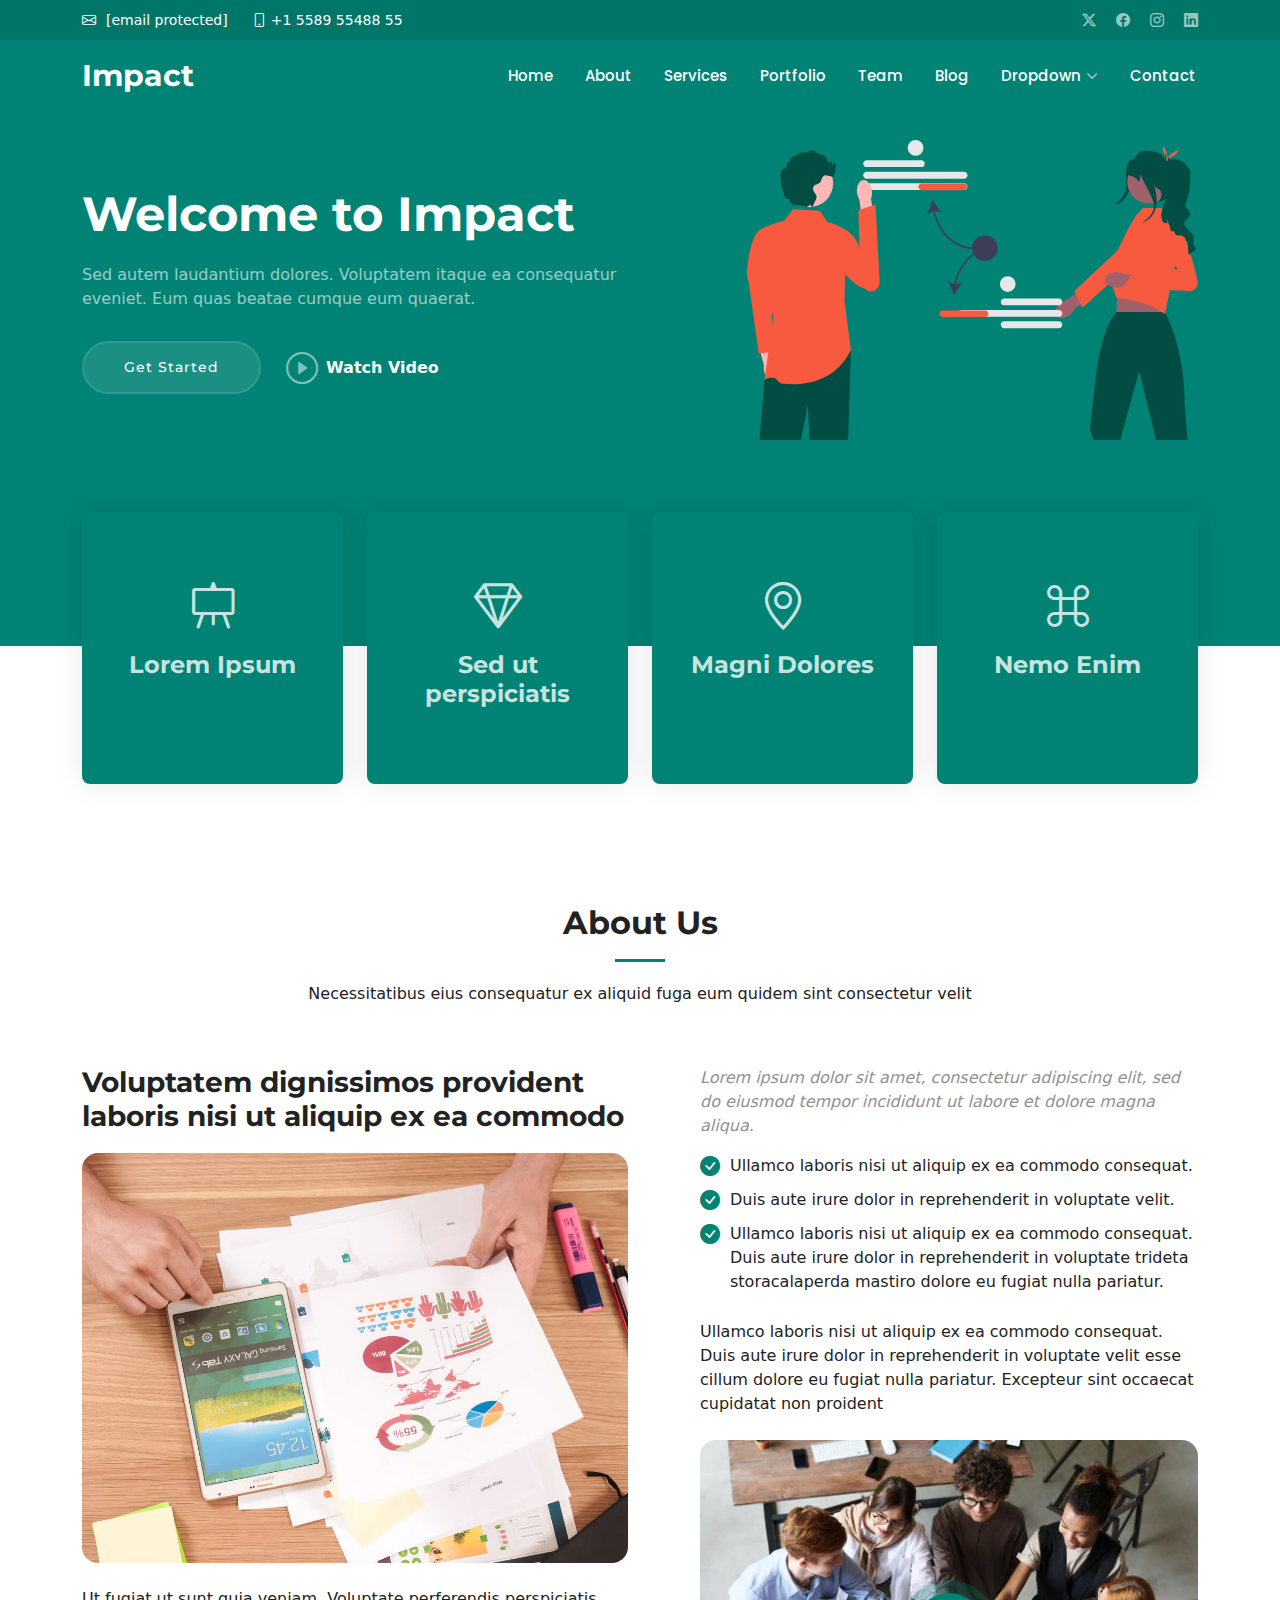
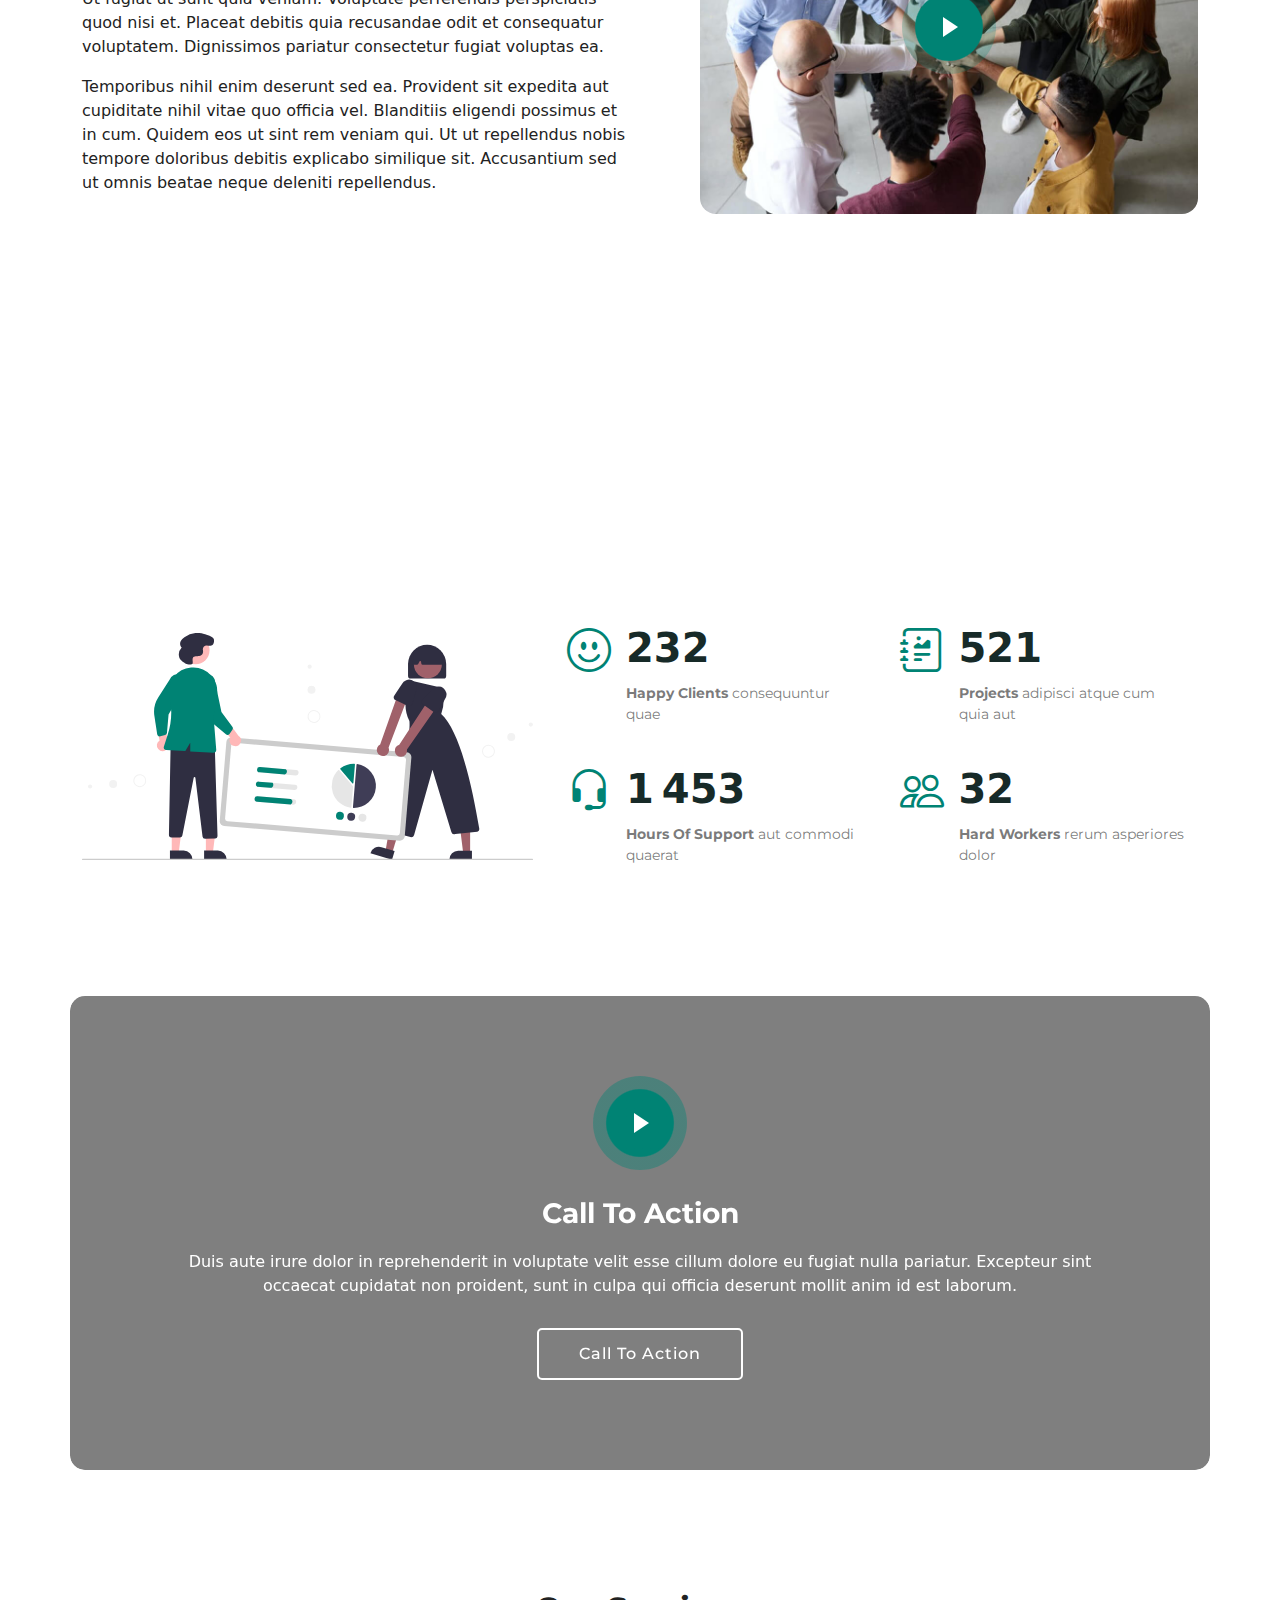
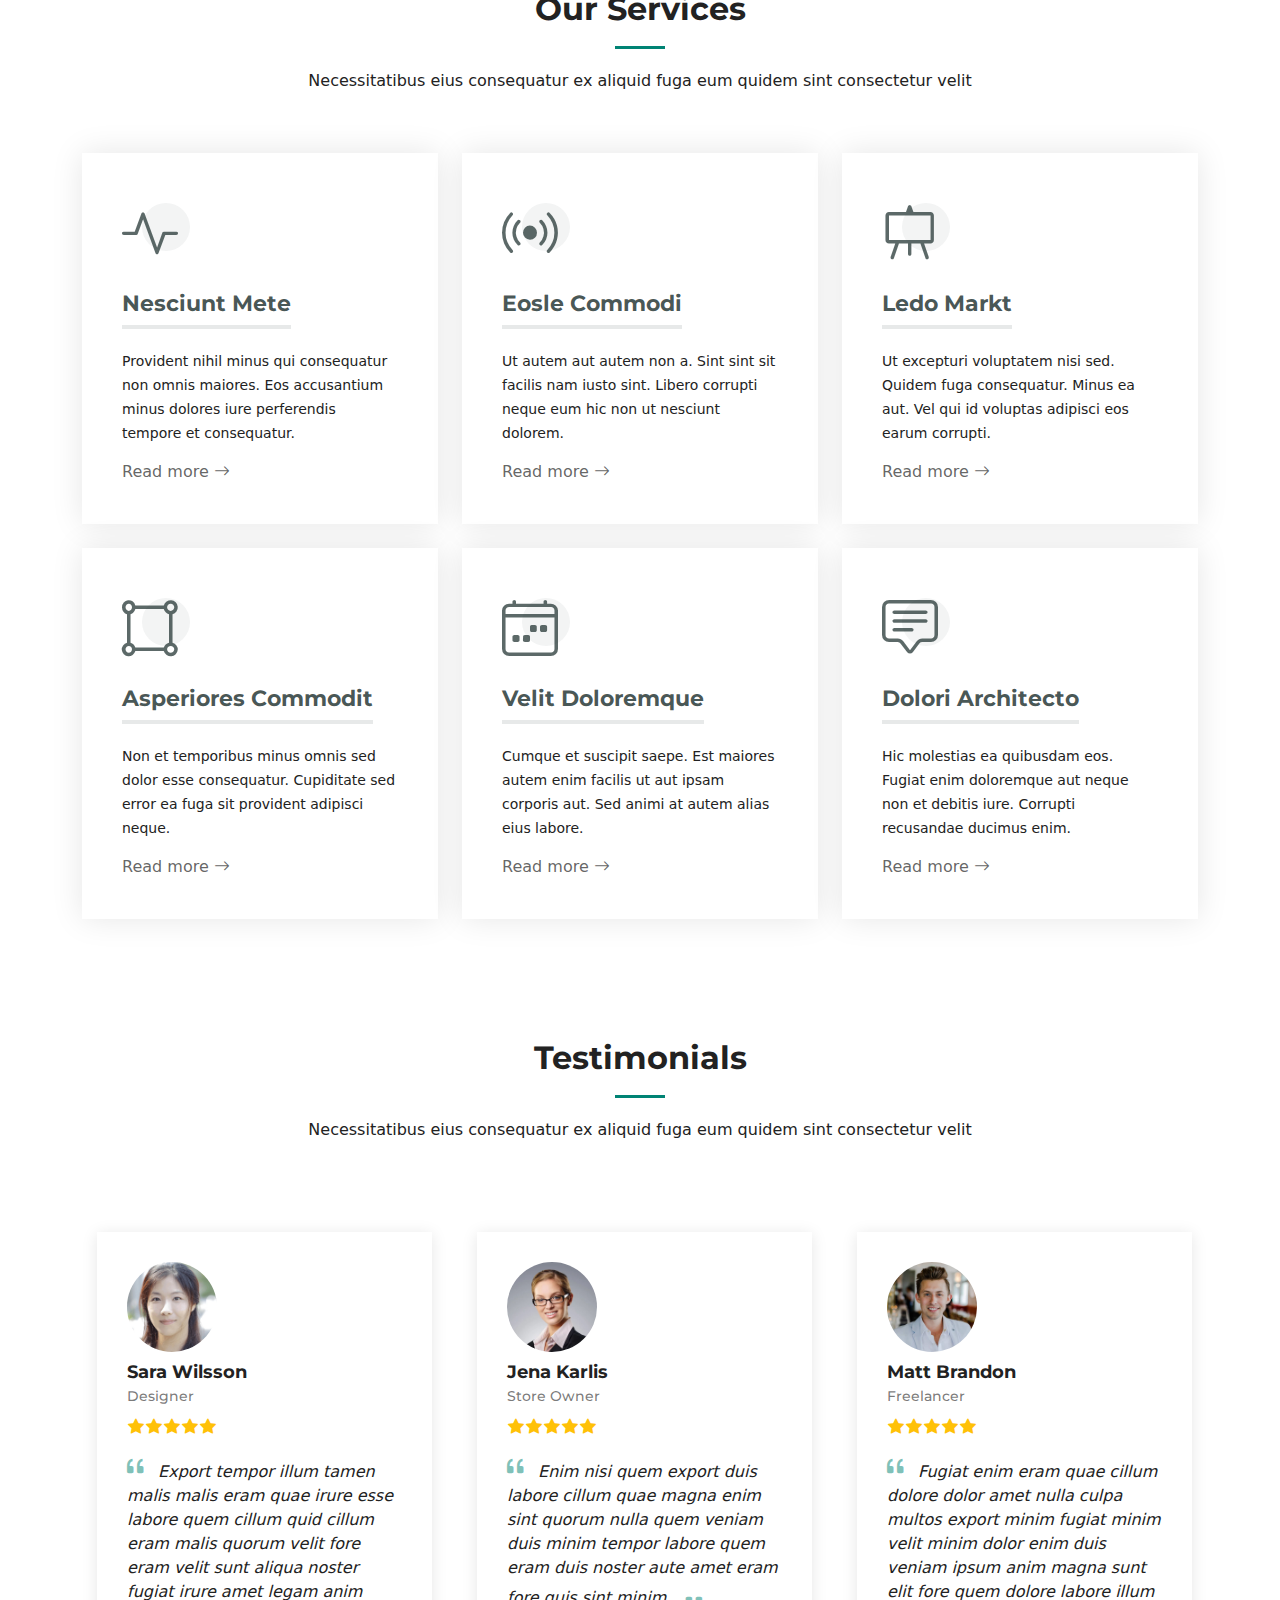
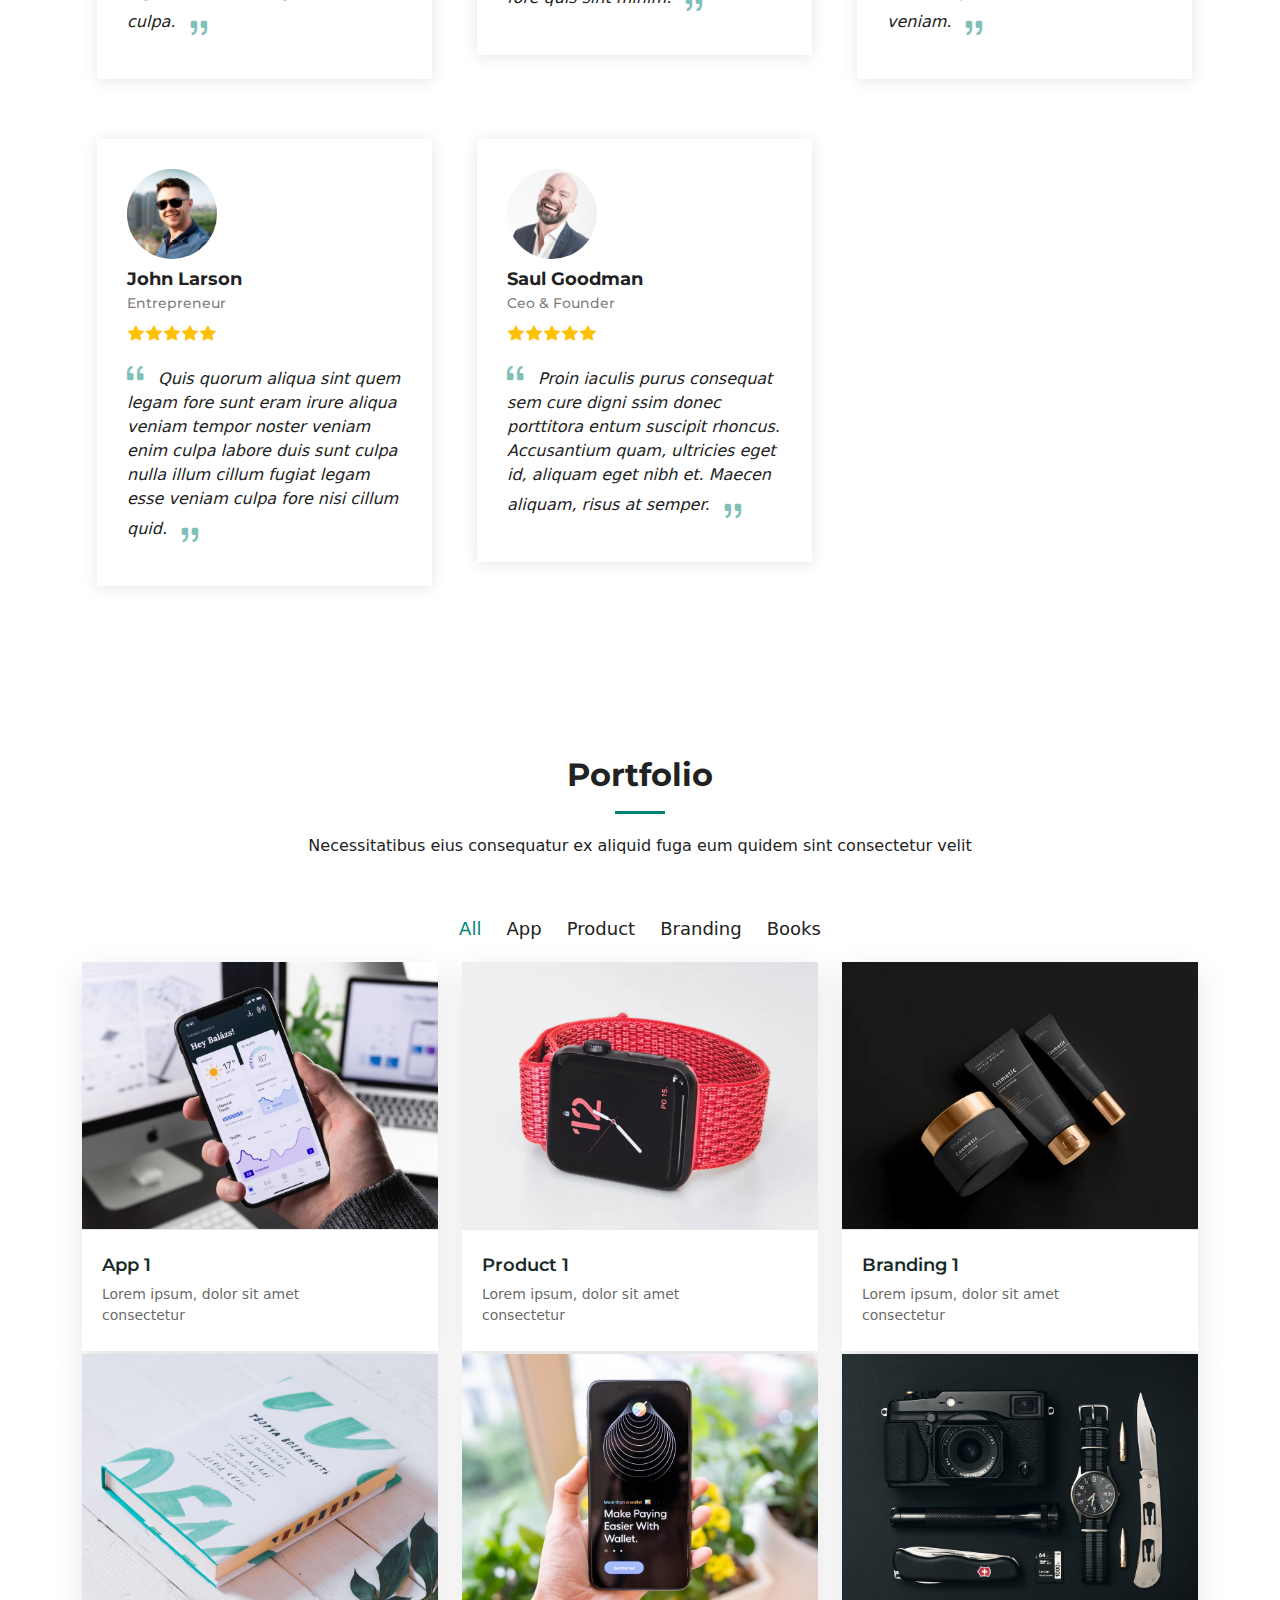
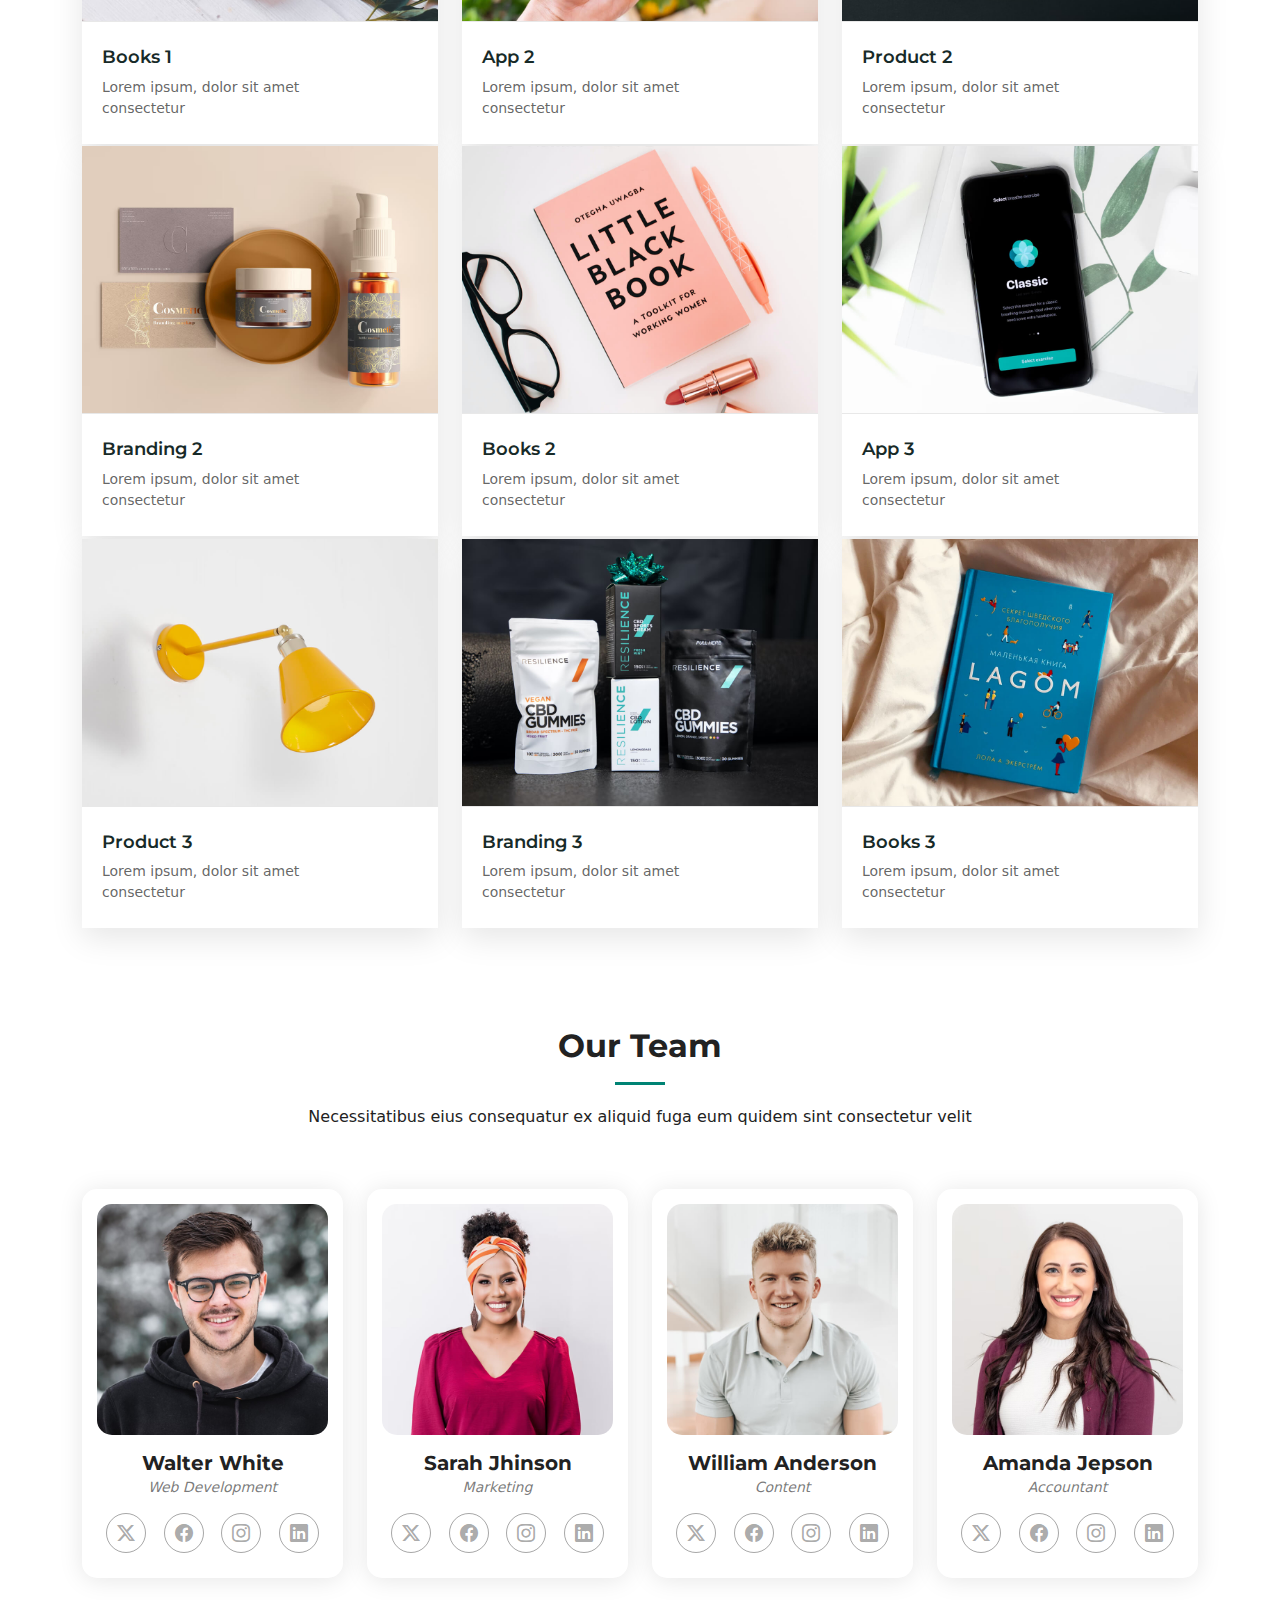
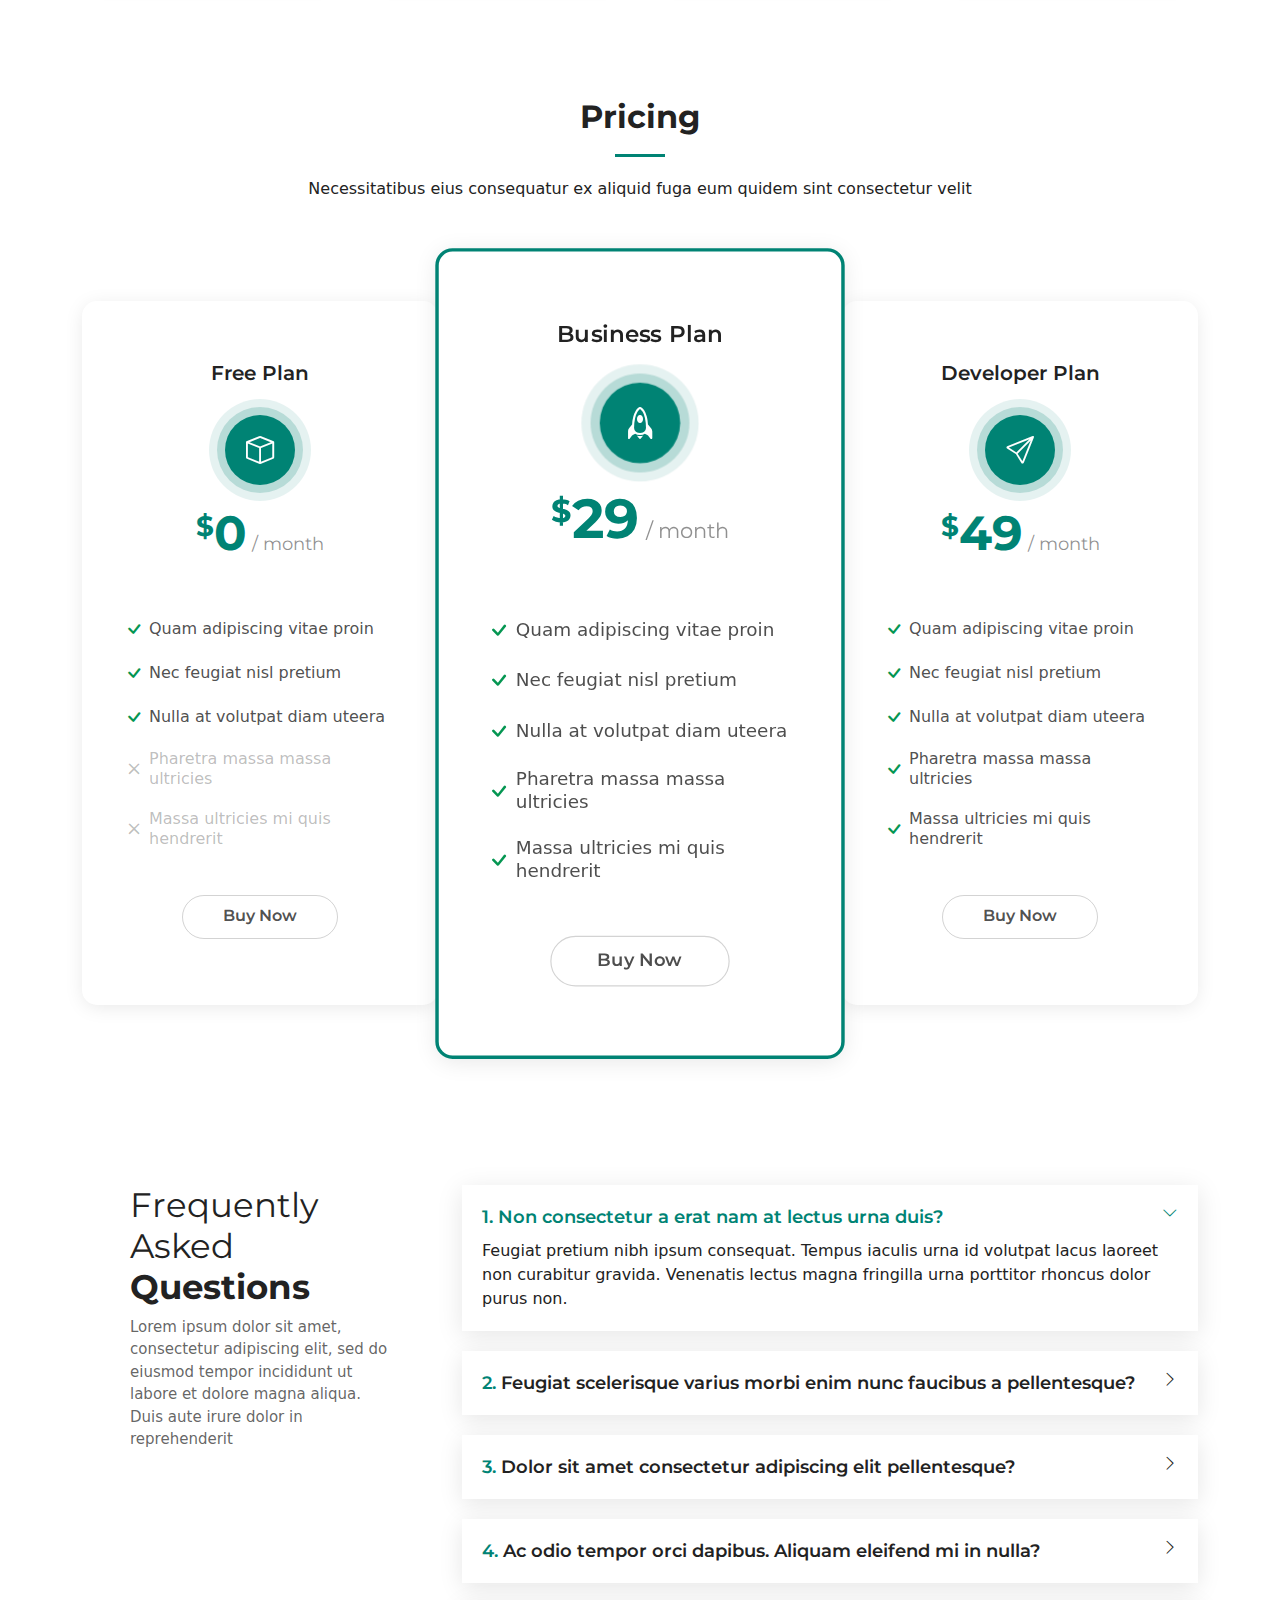
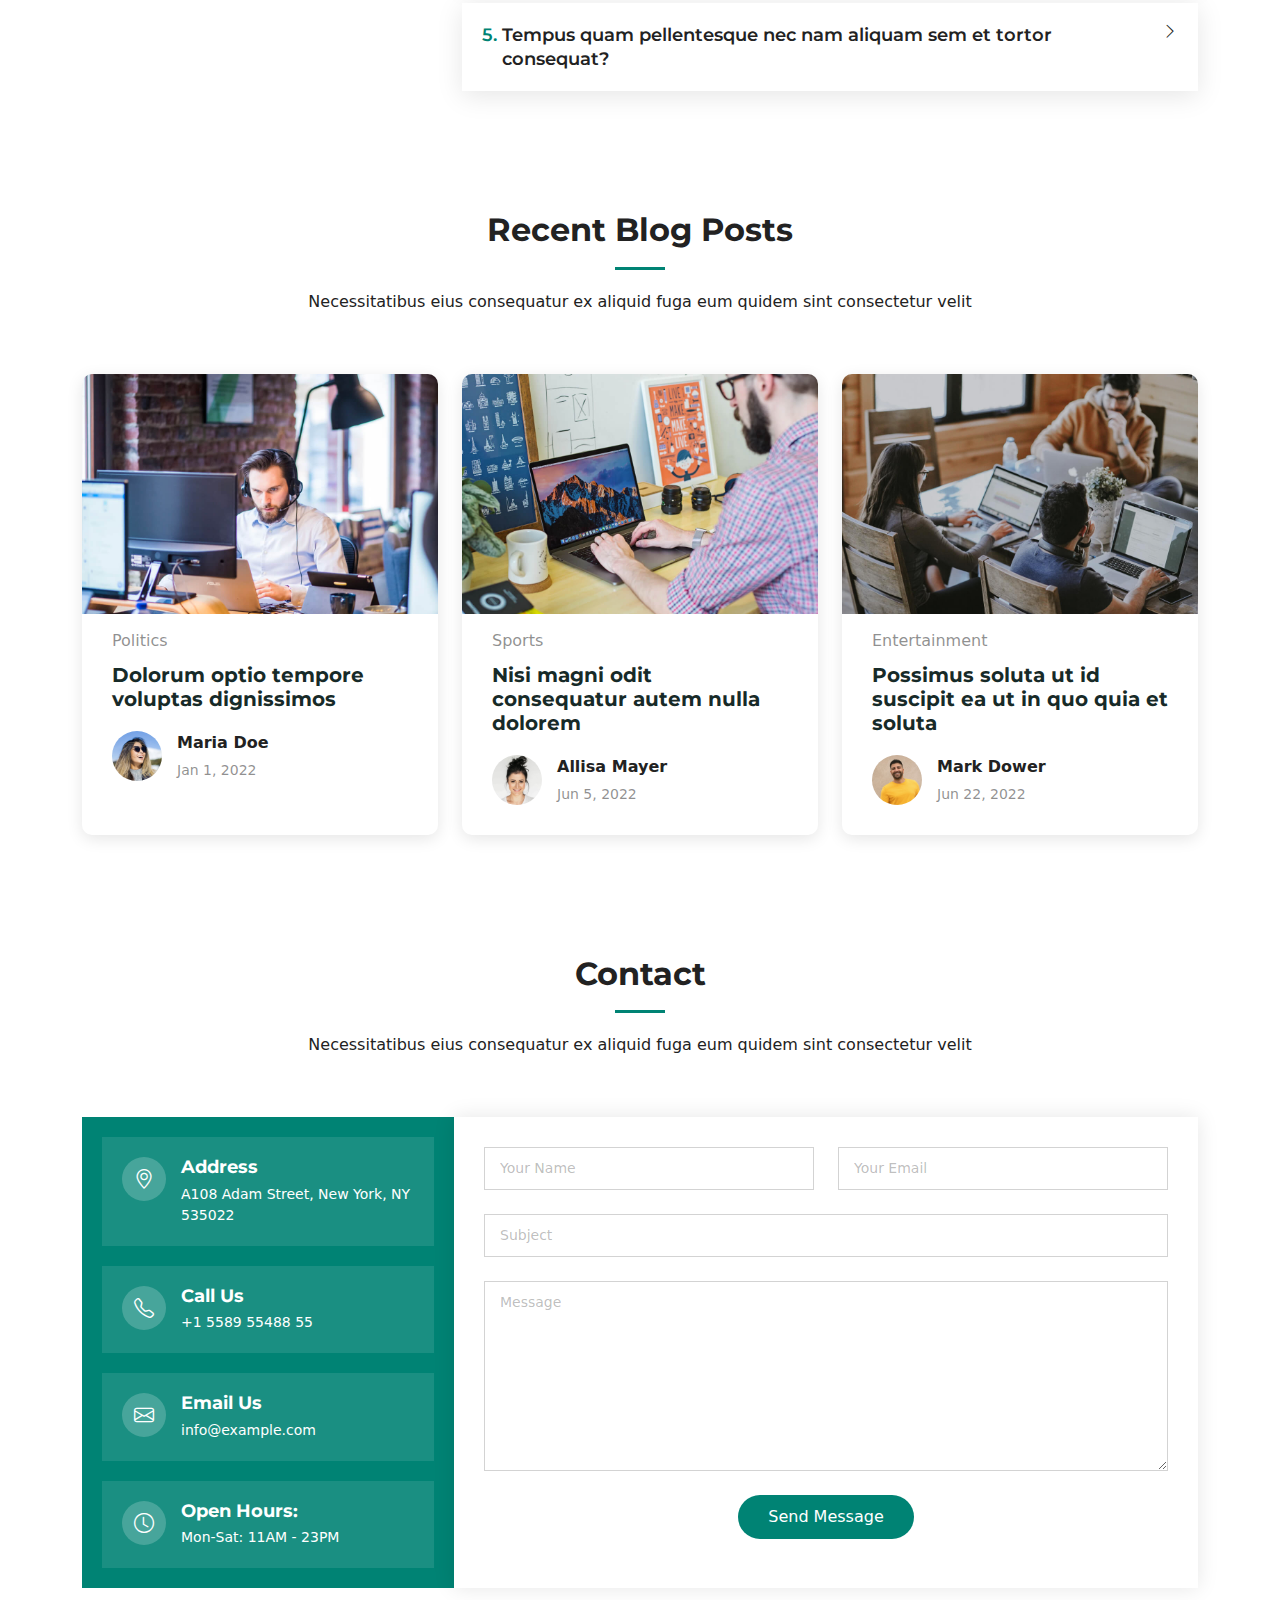
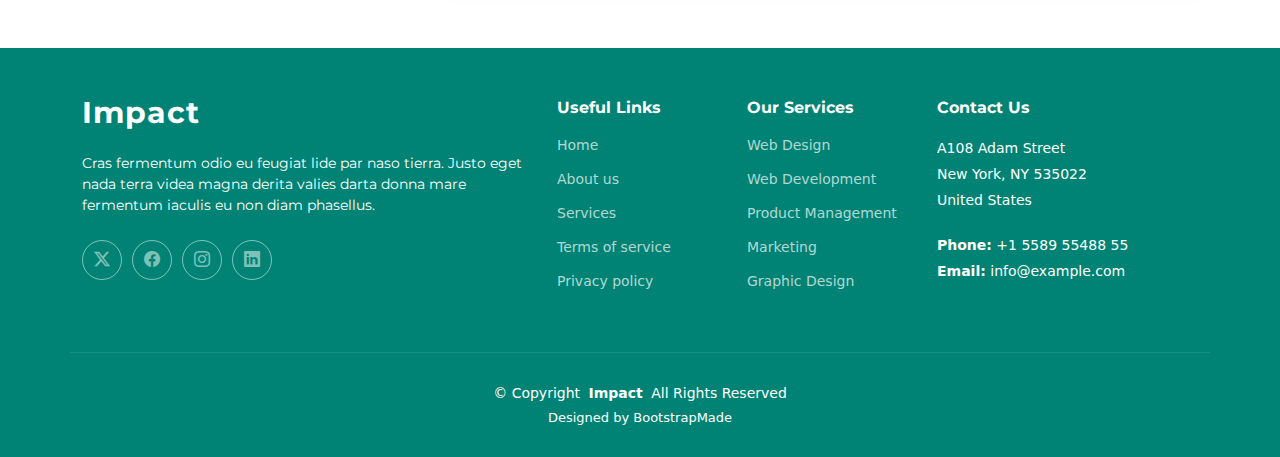
==== commit 837ef789: "travail responsive" ====
--- a/index.html
+++ b/index.html
@@ -227,8 +227,8 @@
                 }
               }
             </script>
-            <div class="swiper-wrapper align-items-center d-flex" id="carouselExampleIndicators" class="carousel slide" data-bs-ride="carousel"  >
-              <div class="swiper-slide" role="group" aria-label="3 / 8" data-swiper-slide-index="2" style="width: 86px; margin-right: 120px;">
+            <!-- <div class="swiper-wrapper align-items-center d-flex" id="carouselExampleIndicators" class="carousel slide" data-bs-ride="carousel"  >
+                <div class="swiper-slide" role="group" aria-label="3 / 8" data-swiper-slide-index="2" style="width: 86px; margin-right: 120px;">
                 <img src="image/client/client-3.png" class="img-fluid" alt="">
 
             </div>
@@ -260,7 +260,38 @@
                 <img src="image/client/client-2.png" class="img-fluid" alt="">
 
             </div> 
-            </div>
+            </div> -->
+            <section class="">
+              <div class="container">
+                   <div class="d-flex justify-content-center gap-3">
+                      <div class="image1">
+                      <img src="../TACHE4/image/client/client-1.png"class="img-fluid" alt="">
+                  </div>
+                      <div class="image1">
+                      <img src="../TACHE4/image/client/client-2.png"class="img-fluid" alt="">
+                  </div>
+                      <div class="image1">
+                      <img src="../TACHE4/image/client/client-3.png"class="img-fluid" alt="">
+                  </div>
+                      <div class="image1">
+                      <img src="../TACHE4/image/client/client-4.png"class="img-fluid" alt="">
+                  </div>
+                      <div class="image1">
+                      <img src="../TACHE4/image/client/client-5.png"class="img-fluid" alt="">
+                  </div>
+                      <div class="image1">
+                      <img src="../TACHE4/image/client/client-6.png"class="img-fluid" alt="">
+                  </div>
+                      <div class="image1">
+                      <img src="../TACHE4/image/client/client-7.png"class="img-fluid" alt="">
+                  </div>
+                      <div class="image1">
+                      <img src="../TACHE4/image/client/client-8.png"class="img-fluid" alt="">
+                  </div>
+                    </div>
+                  </div>
+              </div>
+           </section>
           </div>
           <span class="swiper-notification" aria-live="assertive" aria-atomic="true"></span></div>
   
@@ -480,12 +511,13 @@
                 }
               }
             </script> -->
-            <div class="swiper-wrapper d-flex" >
+            <div class="row swiper-wrapper  " >
   
              
-  
+            <div class="col-md-4 col-sm-6">
             <div class="swiper-slide" role="group" aria-label="2 / 5" data-swiper-slide-index="1" style="width: 365.333px; margin-right: 10px;">
-                <div class="testimonial-item">
+               
+              <div class="testimonial-item">
                   <img src="image/testimonial/testimonials-2.jpg" class="testimonial-img" alt="">
                   <h3>Sara Wilsson</h3>
                   <h4>Designer</h4>
@@ -498,7 +530,10 @@
                     <i class="bi bi-quote quote-icon-right"></i>
                   </p>
                 </div>
-              </div><div class="swiper-slide swiper-slide-prev" role="group" aria-label="3 / 5" data-swiper-slide-index="2" style="width: 365.333px; margin-right: 10px;">
+              </div>
+            </div>
+                <div class="col-md-4 col-sm-6">
+              <div class="swiper-slide swiper-slide-prev" role="group" aria-label="3 / 5" data-swiper-slide-index="2" style="width: 365.333px; margin-right: 10px;">
                 <div class="testimonial-item">
                   <img src="image/testimonial/testimonials-3.jpg" class="testimonial-img" alt="">
                   <h3>Jena Karlis</h3>
@@ -512,7 +547,10 @@
                     <i class="bi bi-quote quote-icon-right"></i>
                   </p>
                 </div>
-              </div><div class="swiper-slide swiper-slide-active" role="group" aria-label="4 / 5" data-swiper-slide-index="3" style="width: 365.333px; margin-right: 10px;">
+              </div>
+            </div>
+            <div class="col-md-4 col-sm-6">
+              <div class="swiper-slide swiper-slide-active" role="group" aria-label="4 / 5" data-swiper-slide-index="3" style="width: 365.333px; margin-right: 10px;">
                 <div class="testimonial-item">
                   <img src="image/testimonial/testimonials-4.jpg" class="testimonial-img" alt="">
                   <h3>Matt Brandon</h3>
@@ -526,7 +564,10 @@
                     <i class="bi bi-quote quote-icon-right"></i>
                   </p>
                 </div>
-              </div><div class="swiper-slide swiper-slide-next" role="group" aria-label="5 / 5" data-swiper-slide-index="4" style="width: 365.333px; margin-right: 10px;">
+              </div>
+            </div>
+             <div class="col-md-4 col-sm-6">
+              <div class="swiper-slide swiper-slide-next" role="group" aria-label="5 / 5" data-swiper-slide-index="4" style="width: 365.333px; margin-right: 10px;">
                 <div class="testimonial-item">
                   <img src="image/testimonial/testimonials-5.jpg" class="testimonial-img" alt="">
                   <h3>John Larson</h3>
@@ -540,7 +581,10 @@
                     <i class="bi bi-quote quote-icon-right"></i>
                   </p>
                 </div>
-              </div><div class="swiper-slide" role="group" aria-label="1 / 5" data-swiper-slide-index="0" style="width: 365.333px; margin-right: 10px;">
+              </div>
+            </div>
+            <div class="col-md-4 col-sm-6">
+              <div class="swiper-slide" role="group" aria-label="1 / 5" data-swiper-slide-index="0" style="width: 365.333px; margin-right: 10px;">
                 <div class="testimonial-item">
                   <img src="image/testimonial/testimonials-1.jpg" class="testimonial-img" alt="">
                   <h3>Saul Goodman</h3>
@@ -554,7 +598,10 @@
                     <i class="bi bi-quote quote-icon-right"></i>
                   </p>
                 </div>
-              </div></div>
+              </div> 
+            </div>
+
+            </div>
             <div class="swiper-pagination swiper-pagination-clickable swiper-pagination-bullets swiper-pagination-horizontal"><span class="swiper-pagination-bullet" tabindex="0" role="button" aria-label="Go to slide 1"></span><span class="swiper-pagination-bullet" tabindex="0" role="button" aria-label="Go to slide 2"></span><span class="swiper-pagination-bullet" tabindex="0" role="button" aria-label="Go to slide 3"></span><span class="swiper-pagination-bullet swiper-pagination-bullet-active" tabindex="0" role="button" aria-label="Go to slide 4" aria-current="true"></span><span class="swiper-pagination-bullet" tabindex="0" role="button" aria-label="Go to slide 5"></span></div>
           <span class="swiper-notification" aria-live="assertive" aria-atomic="true"></span></div>
   
